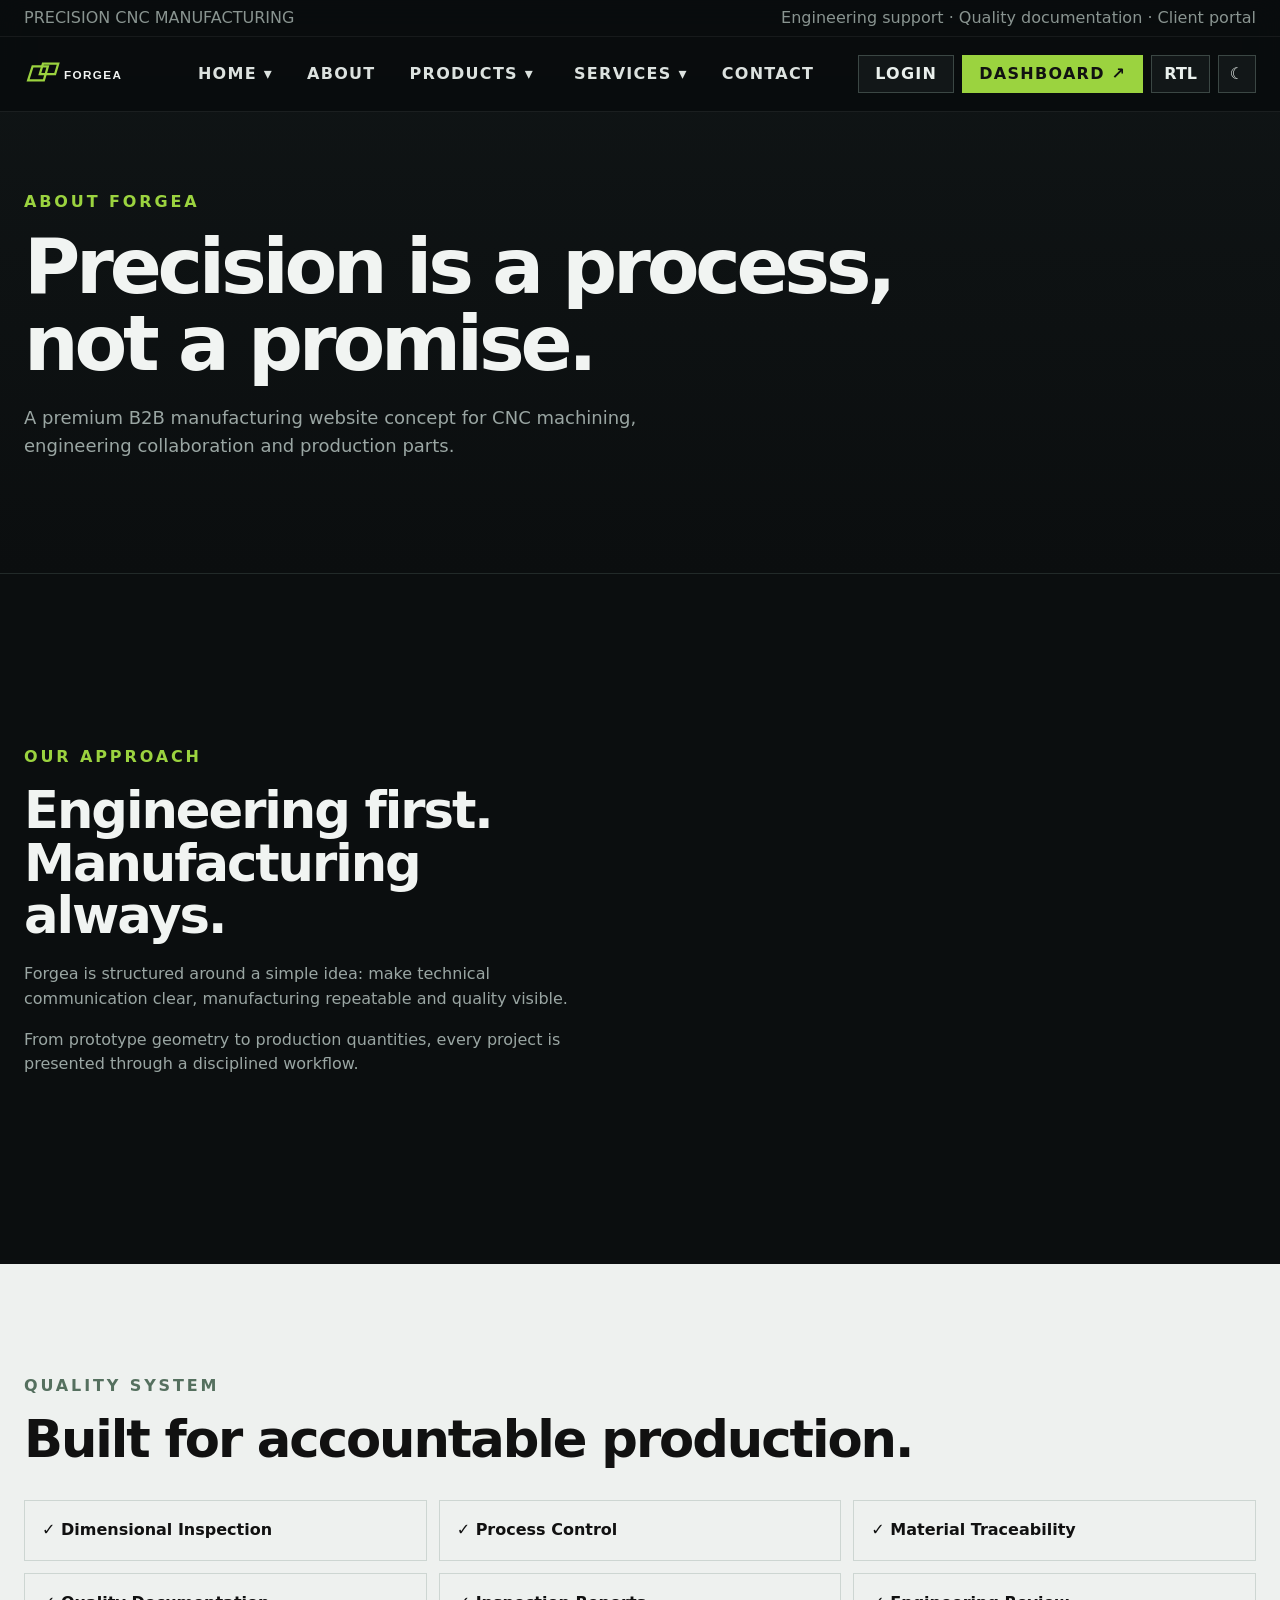
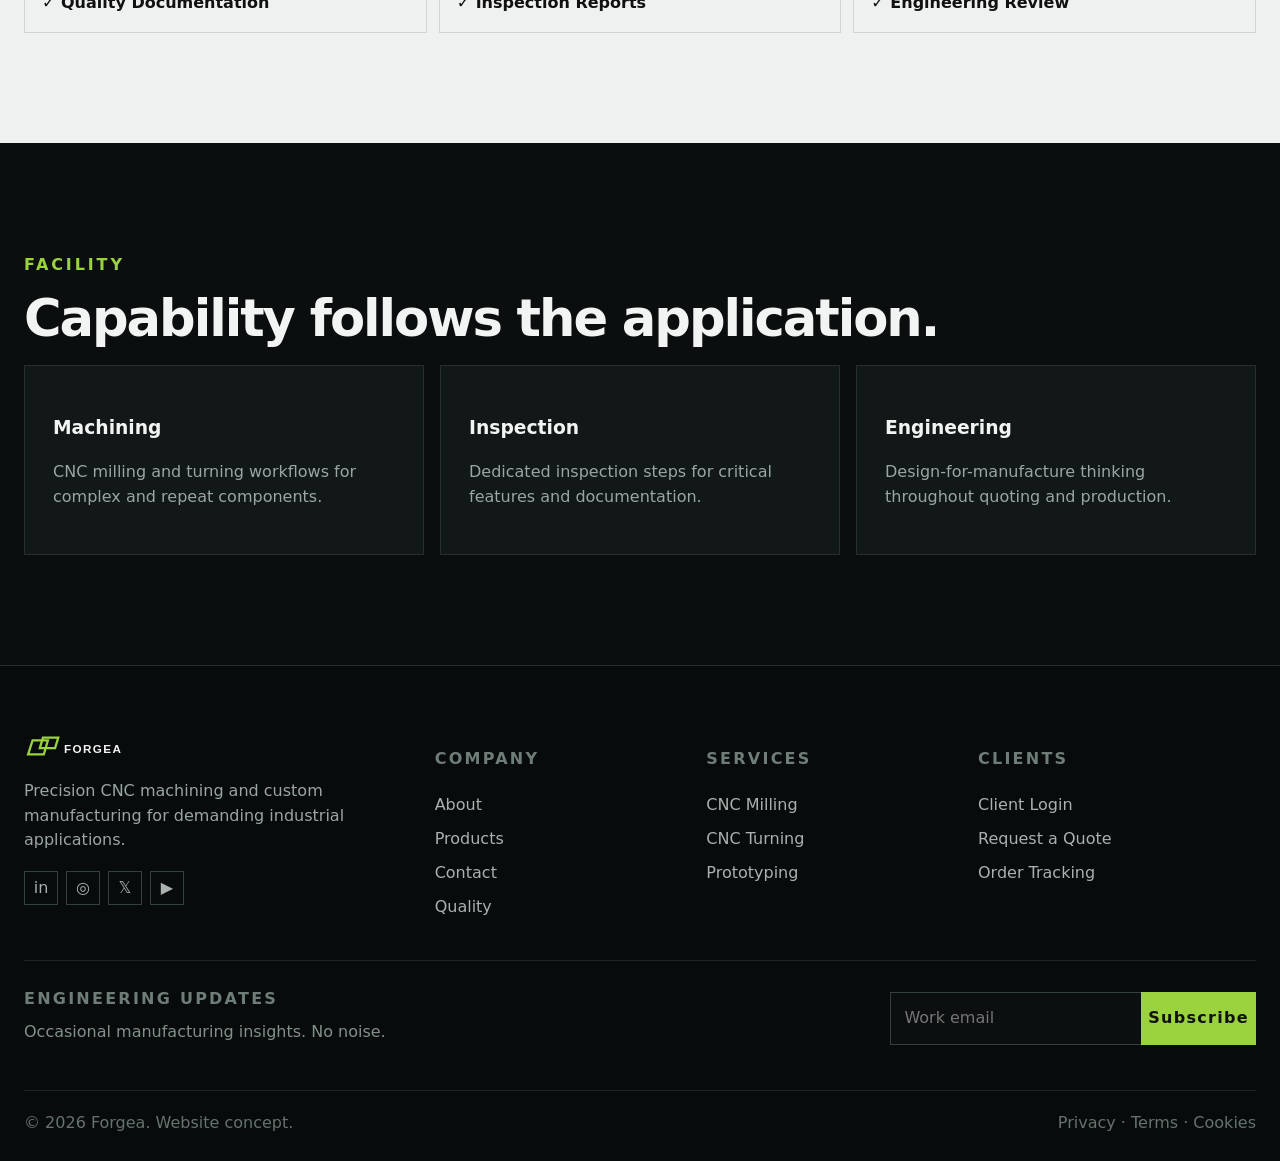
==== about.html @ b8452a3d "initialcommit" ====
<!DOCTYPE html><html lang="en"><head><meta charset="UTF-8"><meta name="viewport" content="width=device-width,initial-scale=1.0"><title>About — Forgea</title><link rel="stylesheet" href="assets/style.css"></head><body data-page="about"><div id="site-header"></div><main>
<section class="page-hero"><div class="container"><div class="eyebrow">ABOUT FORGEA</div><h1>Precision is a process,<br>not a promise.</h1><p>A premium B2B manufacturing website concept for CNC machining, engineering collaboration and production parts.</p></div></section>
<section class="section"><div class="container split"><div><div class="eyebrow">OUR APPROACH</div><h2>Engineering first. Manufacturing always.</h2><p>Forgea is structured around a simple idea: make technical communication clear, manufacturing repeatable and quality visible.</p><p>From prototype geometry to production quantities, every project is presented through a disciplined workflow.</p></div><div class="feature-image"></div></div></section>
<section class="section light-grid"><div class="container"><div class="eyebrow">QUALITY SYSTEM</div><h2>Built for accountable production.</h2><div class="check-grid"><span>✓ Dimensional Inspection</span><span>✓ Process Control</span><span>✓ Material Traceability</span><span>✓ Quality Documentation</span><span>✓ Inspection Reports</span><span>✓ Engineering Review</span></div></div></section>
<section class="section"><div class="container"><div class="eyebrow">FACILITY</div><h2>Capability follows the application.</h2><div class="card-grid three"><div class="info-card"><h3>Machining</h3><p>CNC milling and turning workflows for complex and repeat components.</p></div><div class="info-card"><h3>Inspection</h3><p>Dedicated inspection steps for critical features and documentation.</p></div><div class="info-card"><h3>Engineering</h3><p>Design-for-manufacture thinking throughout quoting and production.</p></div></div></div></section>
</main><div id="site-footer"></div><script src="assets/app.js"></script></body></html>
---- assets/style.css ----
:root {
  --bg: #0b0e0f;
  --panel: #121719;
  --panel2: #171d1e;
  --line: #2a3334;
  --text: #f1f4f2;
  --muted: #9aa6a3;
  --green: #9bd33f;
  --green2: #7daa2d;
  --white: #fff;
  --light: #eef1ef;
  --darktext: #111716;
  --max: 1240px
}

* {
  box-sizing: border-box
}

html {
  scroll-behavior: smooth;
  font-size: 16px
}

body {
  margin: 0;
  background: var(--bg);
  color: var(--text);
  font-family: Inter, ui-sans-serif, system-ui, -apple-system, BlinkMacSystemFont, "Segoe UI", sans-serif;
  line-height: 1.55;
  font-size: 16px
}

a {
  color: inherit;
  text-decoration: none
}

button,
input,
textarea {
  font: inherit;
  font-size: 16px
}

p {
  color: var(--muted);
  font-size: 16px
}

.container {
  width: min(var(--max), calc(100% - 48px));
  margin: auto
}

.eyebrow {
  font-size: 16px;
  letter-spacing: .18em;
  color: var(--green);
  font-weight: 800;
  margin-bottom: 14px
}

.brand {
  display: flex;
  align-items: center;
  gap: 10px;
  font-weight: 900;
  letter-spacing: .13em
}

.brand i {
  width: 118px;
  height: 28px;
  display: block;
  background: url("logo.svg") center/contain no-repeat;
  border: 0;
  transform: none
}

.brand i:after {
  display: none
}

.header {
  position: fixed;
  top: 0;
  left: 0;
  right: 0;
  z-index: 50;
  background: rgba(9, 12, 13, .94);
  backdrop-filter: blur(14px);
  border-bottom: 1px solid rgba(255, 255, 255, .08)
}

.utility {
  border-bottom: 1px solid rgba(255, 255, 255, .06);
  font-size: 16px;
  color: #899490
}

.utility .container {
  height: 36px;
  display: flex;
  justify-content: space-between;
  align-items: center
}

.nav {
  height: 74px;
  display: flex;
  align-items: center;
  justify-content: space-between
}

.navlinks {
  display: flex;
  align-items: center;
  gap: 28px;
  margin-left: auto;
  margin-right: 26px
}

.navlinks>a,
.dropbtn {
  font-size: 16px;
  font-weight: 800;
  letter-spacing: .08em;
  color: #dce2df;
  background: none;
  border: 0;
  cursor: pointer
}

.navlinks>a:hover,
.dropbtn:hover {
  color: var(--green)
}

.dropdown {
  position: relative
}

.dropmenu {
  position: absolute;
  top: 38px;
  left: -16px;
  width: 260px;
  background: #111718;
  border: 1px solid #303a39;
  box-shadow: 0 20px 50px #0008;
  padding: 9px;
  opacity: 0;
  visibility: hidden;
  transform: translateY(-6px);
  transition: .2s
}

.dropdown:hover .dropmenu,
.dropdown:focus-within .dropmenu {
  opacity: 1;
  visibility: visible;
  transform: none
}

.dropmenu a {
  display: block;
  padding: 13px 12px;
  font-size: 16px;
  color: #dce2df
}

.dropmenu a:hover {
  background: #1a2222;
  color: var(--green)
}

.menu-toggle {
  display: none;
  background: none;
  border: 0;
  color: white;
  font-size: 26px
}

.btn {
  display: inline-flex;
  align-items: center;
  justify-content: center;
  gap: 12px;
  padding: 13px 18px;
  border: 1px solid transparent;
  font-size: 16px;
  font-weight: 900;
  letter-spacing: .08em;
  cursor: pointer;
  transition: .2s
}

.btn-primary {
  background: var(--green);
  color: #111
}

.btn-primary:hover {
  background: #b0ec50;
  transform: translateY(-1px)
}

.btn-ghost {
  border-color: #55605e;
  color: #fff
}

.btn-ghost:hover {
  border-color: var(--green);
  color: var(--green)
}

.hero {
  min-height: 780px;
  position: relative;
  display: flex;
  align-items: center;
  overflow: hidden;
  padding-top: 106px
}

.hero-bg {
  position: absolute;
  inset: 0;
  background-image: linear-gradient(90deg, #070a0bdd 0%, #070a0daa 42%, #070a0d55 75%, #070a0d99), var(--bg);
  background-size: cover;
  background-position: center;
  filter: saturate(.75)
}

.hero-content {
  position: relative;
  z-index: 1
}

.hero h1 {
  font-size: clamp(44px, 6vw, 88px);
  line-height: .98;
  letter-spacing: -.055em;
  max-width: 850px;
  margin: 0 0 24px;
  font-weight: 850
}

.hero h1 span,
.page-hero h1 span {
  color: var(--green)
}

.hero p {
  font-size: 19px;
  max-width: 620px
}

.actions {
  display: flex;
  gap: 12px;
  margin: 32px 0
}

.hero-stats {
  display: flex;
  flex-wrap: wrap;
  gap: 0;
  margin-top: 64px;
  border-top: 1px solid #ffffff22;
  border-bottom: 1px solid #ffffff22
}

.hero-stats span {
  font-size: 16px;
  letter-spacing: .15em;
  font-weight: 800;
  padding: 15px 22px 15px 0;
  margin-right: 22px;
  color: #c5cecb
}

.section {
  padding: 110px 0
}

.section h2,
.quote-banner h2 {
  font-size: clamp(34px, 4vw, 56px);
  line-height: 1.03;
  letter-spacing: -.04em;
  margin: 0 0 20px
}

.section-head {
  display: flex;
  justify-content: space-between;
  gap: 60px;
  margin-bottom: 42px
}

.section-head>p {
  max-width: 460px
}

.card-grid {
  display: grid;
  gap: 16px
}

.card-grid.four {
  grid-template-columns: repeat(4, 1fr)
}

.card-grid.three {
  grid-template-columns: repeat(3, 1fr)
}

.cap-card {
  background: #111617;
  border: 1px solid #26302f;
  padding: 18px;
  min-height: 410px;
  transition: .25s;
  position: relative
}

.cap-card:hover {
  transform: translateY(-4px);
  border-color: #60706d
}

.cap-card .num {
  font-size: 16px;
  color: var(--green);
  font-weight: 900
}

.visual {
  height: 180px;
  margin: 14px 0 22px;
  background-size: cover;
  background-position: center;
  filter: saturate(.65)
}

.v1 {
  background-image: url('https://images.unsplash.com/photo-1740209475472-aa7d280f7452?auto=format&fit=crop&fm=jpg&q=82&w=1200')
}

.v2 {
  background-image: url('https://images.unsplash.com/photo-1666618090858-fbcee636bd3e?auto=format&fit=crop&fm=jpg&q=82&w=1200')
}

.v3 {
  background-image: url('https://images.pexels.com/photos/28752153/pexels-photo-28752153.jpeg?auto=compress&cs=tinysrgb&w=1200')
}

.v4 {
  background-image: url('https://images.unsplash.com/photo-1713371398485-7bde1bde9def?auto=format&fit=crop&fm=jpg&q=82&w=1200')
}

.cap-card h3 {
  font-size: 22px;
  margin: 0 0 8px
}

.cap-card p {
  font-size: 16px
}

.link {
  color: var(--green);
  font-size: 16px;
  font-weight: 900;
  letter-spacing: .1em
}

.dark-band {
  background: #111617;
  border-top: 1px solid #202827;
  border-bottom: 1px solid #202827
}

.split {
  display: grid;
  grid-template-columns: 1fr 1fr;
  gap: 80px;
  align-items: center
}

.process {
  border-left: 1px solid #3a4443
}

.process div {
  display: flex;
  gap: 24px;
  align-items: center;
  border-bottom: 1px solid #293231;
  padding: 20px 0 20px 28px
}

.process b {
  color: var(--green);
  font-size: 16px
}

.process span {
  font-size: 16px;
  font-weight: 800
}

.metrics {
  display: grid;
  grid-template-columns: repeat(4, 1fr);
  border-top: 1px solid #2a3332;
  border-bottom: 1px solid #2a3332
}

.metrics div {
  padding: 32px 18px;
  border-right: 1px solid #2a3332
}

.metrics div:last-child {
  border-right: 0
}

.metrics strong {
  display: block;
  font-size: 42px;
  letter-spacing: -.05em
}

.metrics span {
  color: var(--muted);
  font-size: 16px
}

.note {
  font-size: 16px;
  text-align: center;
  margin-top: 14px;
  color: #697471
}

.material-section {
  background: #eef1ef;
  color: #121817
}

.material-section p,
.material-section .eyebrow {
  color: #55705f
}

.material-grid {
  display: grid;
  grid-template-columns: repeat(4, 1fr);
  border-top: 1px solid #cfd8d3
}

.material-grid span {
  padding: 24px 0;
  border-bottom: 1px solid #cfd8d3;
  border-right: 1px solid #cfd8d3;
  font-size: 16px;
  font-weight: 900;
  padding-left: 18px
}

.industries {
  background: #0d1112
}

.industry-grid {
  display: grid;
  grid-template-columns: repeat(4, 1fr);
  margin-top: 36px
}

.industry-grid div {
  padding: 28px 18px;
  border: 1px solid #273130;
  margin: -1px 0 0 -1px;
  font-size: 16px;
  letter-spacing: .12em;
  font-weight: 900
}

.quote-banner {
  background: var(--green);
  color: #111;
  padding: 76px 0
}

.quote-banner .container {
  display: flex;
  align-items: center;
  justify-content: space-between;
  gap: 30px
}

.quote-banner .eyebrow {
  color: #31461e
}

.quote-banner h2 {
  margin: 0
}

.quote-banner .btn {
  background: #111;
  color: #fff
}

.page-hero {
  padding: 190px 0 95px;
  background: linear-gradient(180deg, #101516, #0b0e0f);
  border-bottom: 1px solid #222a29
}

.page-hero h1 {
  font-size: clamp(48px, 6vw, 80px);
  line-height: 1;
  letter-spacing: -.055em;
  margin: 0 0 22px
}

.page-hero p {
  max-width: 680px;
  font-size: 18px
}

.feature-image,
.service-visual {
  min-height: 470px;
  background-size: cover;
  background-position: center;
  filter: saturate(.7)
}

.feature-image {
  background-image: url('https://images.unsplash.com/photo-1764114235916-74de69e6851f?auto=format&fit=crop&fm=jpg&q=82&w=1400')
}

.service-visual {
  background-image: url('https://images.unsplash.com/photo-1713371398485-7bde1bde9def?auto=format&fit=crop&fm=jpg&q=82&w=1400')
}

.service-visual.turning {
  background-image: url('https://images.unsplash.com/photo-1666618090858-fbcee636bd3e?auto=format&fit=crop&fm=jpg&q=82&w=1400')
}

.service-visual.prototype {
  background-image: url('https://images.pexels.com/photos/28752153/pexels-photo-28752153.jpeg?auto=compress&cs=tinysrgb&w=1400')
}

.light-grid {
  background: #eef1ef;
  color: #111
}

.light-grid .eyebrow {
  color: #55705f
}

.check-grid {
  display: grid;
  grid-template-columns: repeat(3, 1fr);
  gap: 12px;
  margin-top: 34px
}

.check-grid span,
.bullet-list span {
  padding: 17px;
  border: 1px solid #cdd6d2;
  font-size: 16px;
  font-weight: 800
}

.info-card {
  padding: 28px;
  background: #121718;
  border: 1px solid #27302f
}

.product-list {
  border-top: 1px solid #2b3533
}

.product-row {
  display: grid;
  grid-template-columns: 80px 1fr 40px;
  align-items: center;
  padding: 30px 0;
  border-bottom: 1px solid #2b3533;
  transition: .2s
}

.product-row:hover {
  padding-left: 14px;
  background: #101516
}

.product-row>span {
  color: var(--green);
  font-weight: 900
}

.product-row h2 {
  margin: 0 0 6px;
  font-size: 25px
}

.product-row p {
  margin: 0
}

.product-row b {
  color: var(--green);
  font-size: 22px
}

.bullet-list {
  display: grid;
  grid-template-columns: 1fr 1fr;
  gap: 10px;
  margin-top: 30px
}

.bullet-list span {
  border-color: #293331
}

.timeline {
  display: grid;
  grid-template-columns: repeat(4, 1fr);
  border-top: 1px solid #293331
}

.timeline article {
  padding: 30px 20px 20px;
  border-right: 1px solid #293331
}

.timeline b {
  color: var(--green);
  font-size: 16px
}

.timeline h3 {
  font-size: 21px
}

.dashboard-mini {
  background: #0a0d0e;
  border: 1px solid #303a38;
  padding: 25px
}

.mini-top {
  display: flex;
  justify-content: space-between;
  font-size: 16px;
  font-weight: 900
}

.mini-top span,
.status {
  color: var(--green)
}

.bar {
  height: 5px;
  background: #27302f;
  margin: 28px 0 14px
}

.bar i {
  display: block;
  height: 100%;
  background: var(--green)
}

.mini-steps,
.progress-labels {
  display: flex;
  justify-content: space-between;
  gap: 8px;
  font-size: 16px;
  color: #6e7b76
}

.mini-steps .active,
.progress-labels .active {
  color: var(--green)
}

.contact-layout {
  display: grid;
  grid-template-columns: .8fr 1.2fr;
  gap: 70px
}

.contact-lines p {
  margin: 26px 0
}

.contact-lines b {
  color: #fff
}

.form-card {
  background: #121718;
  border: 1px solid #2a3432;
  padding: 28px;
  display: grid;
  gap: 18px
}

.form-row {
  display: grid;
  grid-template-columns: 1fr 1fr;
  gap: 14px
}

label {
  display: grid;
  gap: 8px;
  font-size: 16px;
  font-weight: 900;
  letter-spacing: .06em;
  color: #c9d0cd
}

input,
textarea {
  width: 100%;
  background: #0b0f10;
  border: 1px solid #34403e;
  color: #fff;
  padding: 13px;
  outline: none;
  font-size: 16px
}

input:focus,
textarea:focus {
  border-color: var(--green)
}

small {
  color: #82908a;
  font-size: 16px
}

.auth-body {
  min-height: 100vh;
  background: radial-gradient(circle at 80% 20%, #263128 0, #0b0e0f 45%), #0b0e0f;
  display: grid;
  place-items: center
}

.auth-wrap {
  width: min(480px, calc(100% - 32px));
  padding: 35px 0
}

.brand.big {
  justify-content: center;
  font-size: 18px;
  margin-bottom: 28px
}

.auth-card {
  background: #111617;
  border: 1px solid #303a38;
  padding: 34px
}

.auth-card h1 {
  font-size: 38px;
  line-height: 1;
  margin: 0 0 10px
}

.auth-card form {
  display: grid;
  gap: 16px;
  margin-top: 26px
}

.form-between {
  display: flex;
  justify-content: space-between;
  font-size: 16px
}

.check {
  display: flex;
  display: flex;
  grid-template-columns: auto 1fr;
  align-items: center;
  gap: 6px
}

.check input {
  width: auto
}

.full {
  width: 100%
}

.auth-switch {
  text-align: center;
  border-top: 1px solid #293230;
  margin-top: 24px;
  padding-top: 20px;
  color: var(--muted);
  font-size: 16px
}

.auth-switch a,
.form-between a {
  color: var(--green)
}

.back-home {
  display: block;
  text-align: center;
  color: #87928e;
  font-size: 16px;
  margin-top: 20px
}

.dashboard-main {
  padding: 145px 0 80px
}

.dash-head {
  display: flex;
  justify-content: space-between;
  align-items: end;
  gap: 30px;
  margin-bottom: 40px
}

.dash-head h1 {
  font-size: 48px;
  line-height: 1;
  margin: 0 0 10px
}

.dash-grid {
  display: grid;
  grid-template-columns: repeat(4, 1fr);
  gap: 14px
}

.dash-card,
.dash-panel {
  background: #111617;
  border: 1px solid #2a3432;
  padding: 22px
}

.dash-card span {
  font-size: 16px;
  color: #87938e;
  font-weight: 900;
  letter-spacing: .12em
}

.dash-card strong {
  display: block;
  font-size: 40px
}

.dash-card small {
  font-size: 16px
}

.dashboard-layout {
  display: grid;
  grid-template-columns: 1.5fr 1fr;
  gap: 14px;
  margin-top: 14px
}

.panel-head {
  display: flex;
  justify-content: space-between;
  align-items: center
}

.panel-head h2 {
  margin: 0;
  font-size: 20px
}

.order-progress {
  margin: 38px 0
}

.progress-labels {
  font-size: 16px
}

.order-table {
  border-top: 1px solid #293230;
  display: grid;
  grid-template-columns: repeat(3, 1fr)
}

.order-table div {
  padding: 18px 10px;
  border-right: 1px solid #293230
}

.order-table span {
  display: block;
  color: #76827e;
  font-size: 16px
}

.order-table b {
  font-size: 16px
}

.file-list {
  list-style: none;
  margin: 18px 0 0;
  padding: 0
}

.file-list li {
  padding: 15px 0;
  border-bottom: 1px solid #293230;
  font-size: 16px
}

.file-list small {
  display: block;
  font-size: 16px
}

.dashboard-nav {
  display: flex;
  flex-wrap: wrap;
  gap: 6px;
  margin-top: 14px
}

.dashboard-nav a {
  padding: 11px 13px;
  background: #111617;
  border: 1px solid #2a3432;
  font-size: 16px;
  font-weight: 900;
  color: #98a39f
}

.dashboard-nav a.active,
.dashboard-nav a:hover {
  color: #111;
  background: var(--green)
}

.footer {
  border-top: 1px solid #26302f;
  background: #080b0c;
  padding: 60px 0 25px
}

.footer-grid {
  display: grid;
  grid-template-columns: 1.6fr 1fr 1fr 1.2fr;
  gap: 40px
}

.footer h4 {
  font-size: 16px;
  letter-spacing: .14em;
  color: #6f7d78
}

.footer a {
  display: block;
  color: #a9b2af;
  font-size: 16px;
  margin: 9px 0
}

.footer a:hover {
  color: var(--green)
}

.footer-brand p {
  max-width: 330px;
  font-size: 16px
}

.copyright {
  border-top: 1px solid #1d2524;
  margin-top: 45px;
  padding-top: 20px;
  color: #66726e;
  font-size: 16px;
  display: flex;
  justify-content: space-between
}

@media(max-width:1100px) {
  .utility {
    display: none
  }

  .nav {
    height: 72px
  }

  .navlinks {
    display: none
  }

  .menu-toggle {
    display: block
  }

  .nav>.btn {
    margin-left: auto;
    margin-right: 12px
  }

  .card-grid.four {
    grid-template-columns: 1fr 1fr
  }

  .hero {
    min-height: 700px
  }

  .split {
    gap: 40px
  }

  .metrics {
    grid-template-columns: 1fr 1fr
  }

  .industry-grid {
    grid-template-columns: 1fr 1fr
  }

  .material-grid {
    grid-template-columns: 1fr 1fr
  }

  .timeline {
    grid-template-columns: 1fr 1fr
  }

  .dashboard-layout {
    grid-template-columns: 1fr
  }

  .dash-grid {
    grid-template-columns: 1fr 1fr
  }

  .contact-layout {
    grid-template-columns: 1fr
  }

  .footer-grid {
    grid-template-columns: 1fr 1fr
  }
}

@media(max-width:700px) {
  .container {
    width: min(100% - 28px, var(--max))
  }

  .nav {
    height: 64px
  }

  .nav>.btn {
    padding: 10px 12px;
    font-size: 16px
  }

  .hero {
    min-height: 650px;
    padding-top: 75px
  }

  .hero h1 {
    font-size: 48px
  }

  .hero p {
    font-size: 16px
  }

  .actions {
    flex-direction: column;
    align-items: stretch
  }

  .hero-stats {
    margin-top: 35px
  }

  .hero-stats span {
    padding: 12px 12px 12px 0;
    margin-right: 12px
  }

  .section {
    padding: 72px 0
  }

  .section-head,
  .quote-banner .container,
  .dash-head {
    display: block
  }

  .section-head>p {
    margin-top: 20px
  }

  .card-grid.four,
  .card-grid.three,
  .check-grid,
  .bullet-list {
    grid-template-columns: 1fr
  }

  .split {
    grid-template-columns: 1fr
  }

  .feature-image,
  .service-visual {
    min-height: 300px
  }

  .metrics {
    grid-template-columns: 1fr 1fr
  }

  .metrics strong {
    font-size: 32px
  }

  .industry-grid {
    grid-template-columns: 1fr 1fr
  }

  .material-grid {
    grid-template-columns: 1fr
  }

  .page-hero {
    padding: 145px 0 70px
  }

  .page-hero h1 {
    font-size: 48px
  }

  .timeline {
    grid-template-columns: 1fr
  }

  .product-row {
    grid-template-columns: 45px 1fr 25px
  }

  .product-row h2 {
    font-size: 20px
  }

  .form-row {
    grid-template-columns: 1fr
  }

  .footer-grid {
    grid-template-columns: 1fr 1fr
  }

  .copyright {
    display: block
  }

  .copyright span {
    display: block;
    margin-top: 7px
  }

  .dash-head .btn {
    margin-top: 22px
  }

  .dash-head h1 {
    font-size: 38px
  }

  .dash-grid {
    grid-template-columns: 1fr 1fr
  }

  .order-table {
    grid-template-columns: 1fr
  }

  .order-table div {
    border-right: 0;
    border-bottom: 1px solid #293230
  }

  .auth-card {
    padding: 24px
  }

  .hero-capacity .hero-content {
    padding-top: 30px
  }
}

@media(max-width:380px) {
  .nav>.btn {
    display: none
  }

  .hero h1,
  .page-hero h1 {
    font-size: 40px
  }

  .metrics {
    grid-template-columns: 1fr
  }

  .footer-grid {
    grid-template-columns: 1fr
  }

  .dash-grid {
    grid-template-columns: 1fr
  }

  .auth-wrap {
    width: calc(100% - 22px)
  }
}

/* Header actions button heights equalization & styling */
.header-actions {
  display: flex;
  align-items: center;
  gap: 8px;
  margin-left: 18px
}

.header-actions .btn,
.header-actions .btn-login,
.header-actions .btn-dash,
.header-actions .btn-primary,
.header-actions .rtl-toggle,
.header-actions .theme-toggle {
  height: 38px !important;
  max-height: 38px !important;
  box-sizing: border-box !important;
  display: inline-flex !important;
  align-items: center !important;
  justify-content: center !important;
  padding: 0 16px !important;
  margin: 0 !important;
  font-size: 16px !important;
  line-height: 1 !important
}

.header-actions .theme-toggle {
  width: 38px !important;
  min-width: 38px !important;
  padding: 0 !important;
  margin: 0 !important
}

.header-actions .rtl-toggle {
  min-width: 44px !important;
  padding: 0 12px !important;
  margin: 0 !important;
  border: 1px solid #3b4744;
  background: #121718;
  color: #eaf0ed;
  cursor: pointer;
  font-weight: 900;
  transition: .2s
}

.rtl-toggle:hover,
.rtl-toggle.active {
  border-color: var(--green);
  color: var(--green);
  background: rgba(155, 211, 63, .1)
}

.btn-login {
  border: 1px solid #3b4744;
  background: #121718;
  color: #eaf0ed;
  font-weight: 900
}

.btn-login:hover {
  border-color: var(--green);
  color: var(--green)
}

.theme-toggle {
  border: 1px solid #3b4744;
  background: #121718;
  color: #eaf0ed;
  display: grid;
  place-items: center;
  cursor: pointer;
  transition: .2s
}

.theme-toggle:hover {
  border-color: var(--green);
  color: var(--green)
}

body.light {
  --bg: #f4f6f5;
  --panel: #fff;
  --panel2: #edf1ef;
  --line: #cfd7d3;
  --text: #17201e;
  --muted: #3d4a45;
  --white: #111;
  --darktext: #111716;
  background: var(--bg);
  color: var(--text)
}

body.light .header {
  background: rgba(247, 249, 248, .96);
  border-bottom-color: #cbd5d0
}

.light .brand i {
  filter: brightness(0.12)
}

.light .navlinks>a,
.light .dropbtn {
  color: #111816;
  font-weight: 800
}

.light .utility {
  color: #303c37;
  font-weight: 700
}

.light .dropmenu {
  background: #fff;
  border-color: #cbd5d0;
  box-shadow: 0 20px 50px #1d272320
}

.light .dropmenu a {
  color: #111816;
  font-weight: 700
}

.light .dropmenu a:hover {
  background: #edf2ef;
  color: var(--green2)
}

.light .theme-toggle,
.light .rtl-toggle {
  background: #fff;
  color: #18211f;
  border-color: #a2b2ab
}

.light .rtl-toggle:hover,
.light .rtl-toggle.active {
  border-color: var(--green2);
  color: var(--green2);
  background: rgba(125, 170, 45, .1)
}

.light .btn-login {
  background: #fff;
  color: #111816;
  border-color: #a2b2ab
}

.light .btn-login:hover {
  border-color: var(--green2);
  color: var(--green2)
}

.light .btn-primary {
  background: var(--green);
  color: #111
}

.light .footer {
  background: #e2e8e5;
  color: #111816;
  border-top-color: #c0ccc6
}

.light .footer h4 {
  color: #111816;
  font-weight: 900
}

.light .footer a {
  color: #202c28;
  font-weight: 700
}

.light .footer a:hover {
  color: var(--green2)
}

.light .footer-brand p {
  color: #273430;
  font-weight: 600
}

.light .socials a {
  color: #111816;
  border-color: #92a29b;
  background: #fff
}

.light .socials a:hover {
  border-color: var(--green2);
  color: var(--green2)
}

.light .copyright {
  border-color: #c0ccc6;
  color: #273430;
  font-weight: 600
}

.footer-newsletter {
  margin-top: 32px;
  padding-top: 26px;
  border-top: 1px solid #1d2524;
  display: flex;
  justify-content: space-between;
  gap: 30px;
  align-items: end
}

.footer-newsletter h4 {
  margin: 0 0 8px
}

.newsletter-form {
  display: flex;
  max-width: 420px
}

.newsletter-form input {
  border-right: 0
}

.newsletter-form .btn {
  min-width: 115px
}

.socials {
  display: flex;
  gap: 8px;
  margin-top: 18px
}

.socials a {
  width: 34px;
  height: 34px;
  border: 1px solid #34403d;
  display: grid;
  place-items: center;
  font-size: 16px;
  margin: 0
}

.socials a:hover {
  color: var(--green);
  border-color: var(--green)
}

@media(max-width:1100px) {
  .header-actions {
    margin-left: auto
  }

  .header-actions .btn {
    display: inline-flex
  }

  .theme-toggle,
  .rtl-toggle {
    margin-left: 6px
  }

  .navlinks {
    z-index: 10
  }
}

@media(max-width:700px) {
  .brand i {
    width: 104px
  }

  .footer-newsletter {
    display: block
  }

  .newsletter-form {
    margin-top: 16px
  }

  .header-actions {
    margin-left: auto
  }

  .header-actions .btn {
    padding: 0 10px !important;
    font-size: 16px
  }

  .btn-login {
    display: none
  }

  .theme-toggle,
  .rtl-toggle {
    width: 38px !important;
    height: 38px !important;
    padding: 0 !important;
    min-width: 38px !important;
    font-size: 16px
  }
}

/* RTL layout rules */
[dir="rtl"],
body.rtl {
  direction: rtl;
  text-align: right;
}

[dir="rtl"] .navlinks,
body.rtl .navlinks {
  margin-left: 26px;
  margin-right: auto;
}

[dir="rtl"] .header-actions,
body.rtl .header-actions {
  margin-left: 0;
  margin-right: 18px;
}

[dir="rtl"] .btn-login,
body.rtl .btn-login {
  margin-right: 0;
  margin-left: 0;
}

[dir="rtl"] .theme-toggle,
body.rtl .theme-toggle,
[dir="rtl"] .rtl-toggle,
body.rtl .rtl-toggle {
  margin-left: 0;
  margin-right: 0;
}

[dir="rtl"] .dropmenu,
body.rtl .dropmenu {
  left: auto;
  right: -16px;
  text-align: right;
}

[dir="rtl"] .process,
body.rtl .process {
  border-left: 0;
  border-right: 1px solid #3a4443;
}

[dir="rtl"] .process div,
body.rtl .process div {
  padding: 20px 28px 20px 0;
}

[dir="rtl"] .metrics div,
body.rtl .metrics div {
  border-right: 0;
  border-left: 1px solid #2a3332;
}

[dir="rtl"] .metrics div:last-child,
body.rtl .metrics div:last-child {
  border-left: 0;
}

[dir="rtl"] .hero-stats span,
body.rtl .hero-stats span {
  padding: 15px 0 15px 22px;
  margin-right: 0;
  margin-left: 22px;
}

[dir="rtl"] .newsletter-form input,
body.rtl .newsletter-form input {
  border-right: 1px solid #34403e;
  border-left: 0;
}

/* Global Minimum Font Size Enforcement */
*,
*::before,
*::after {
  min-font-size: 16px;
}
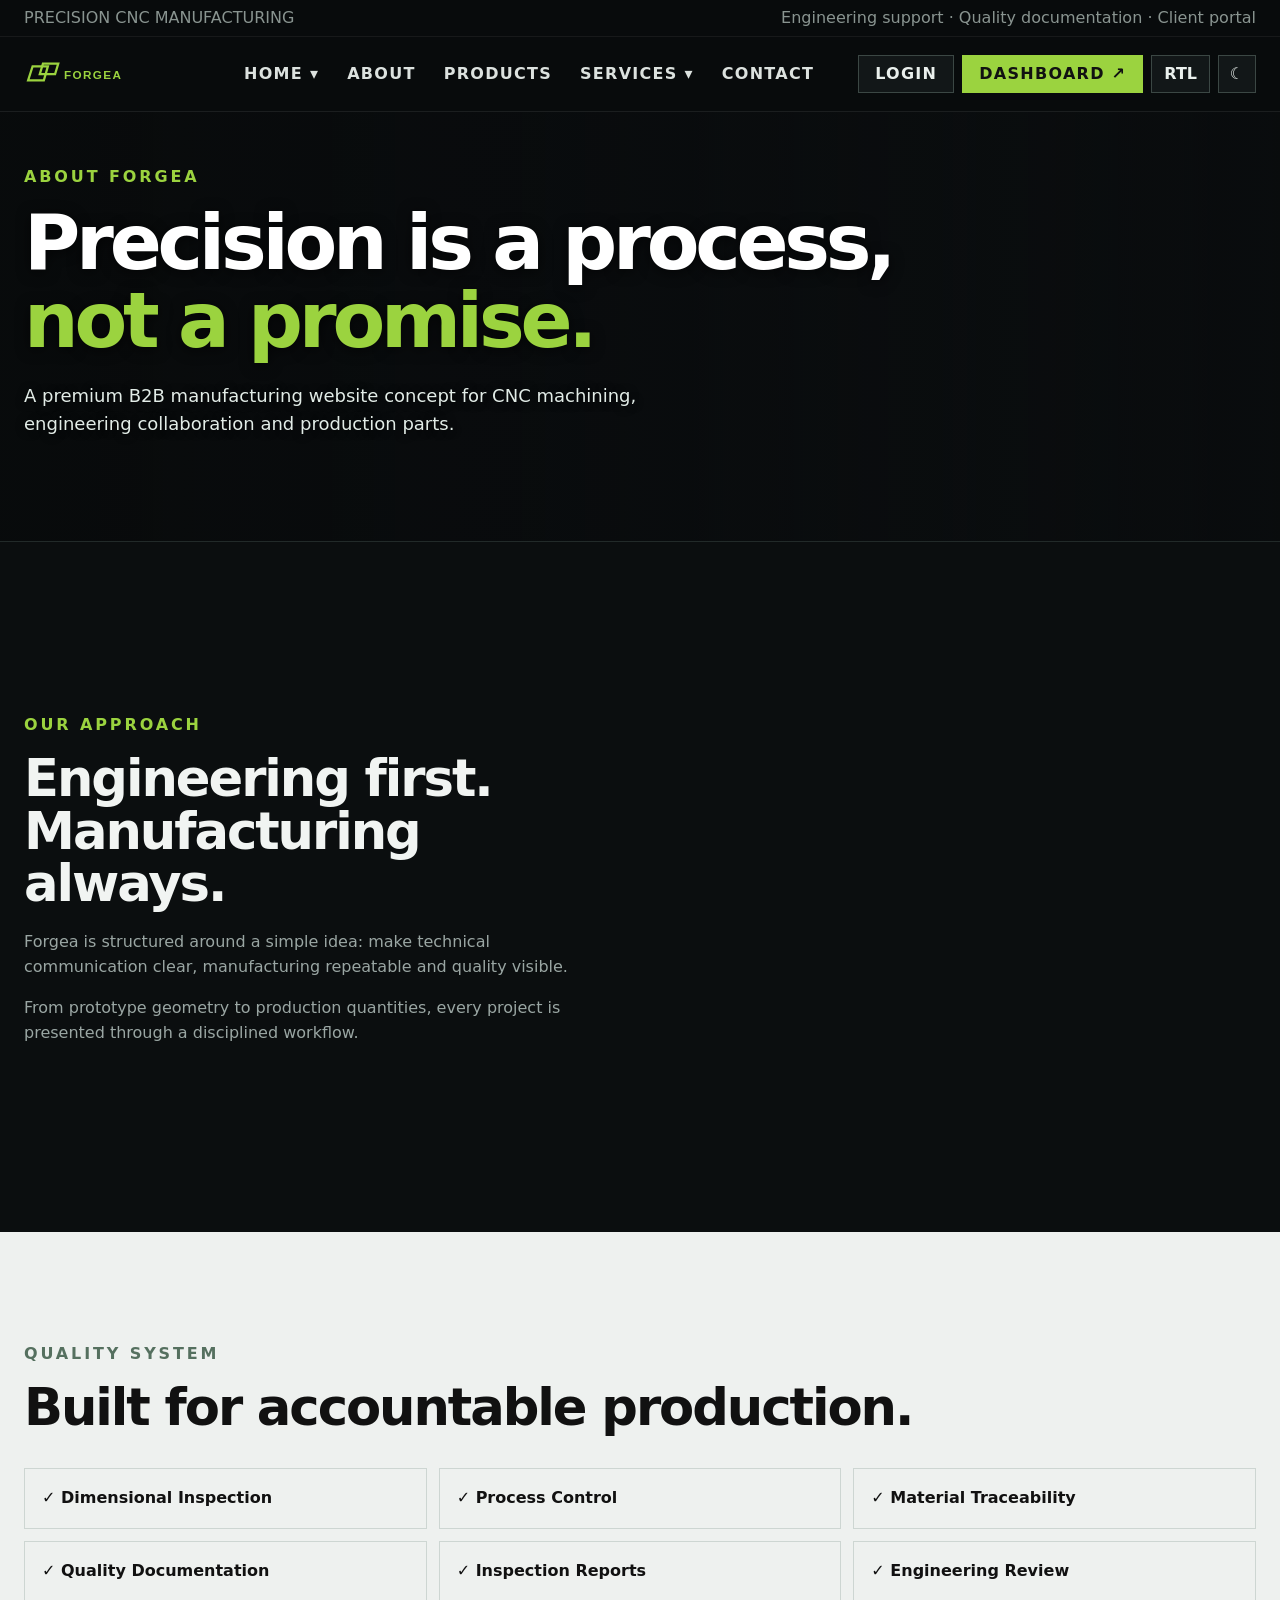
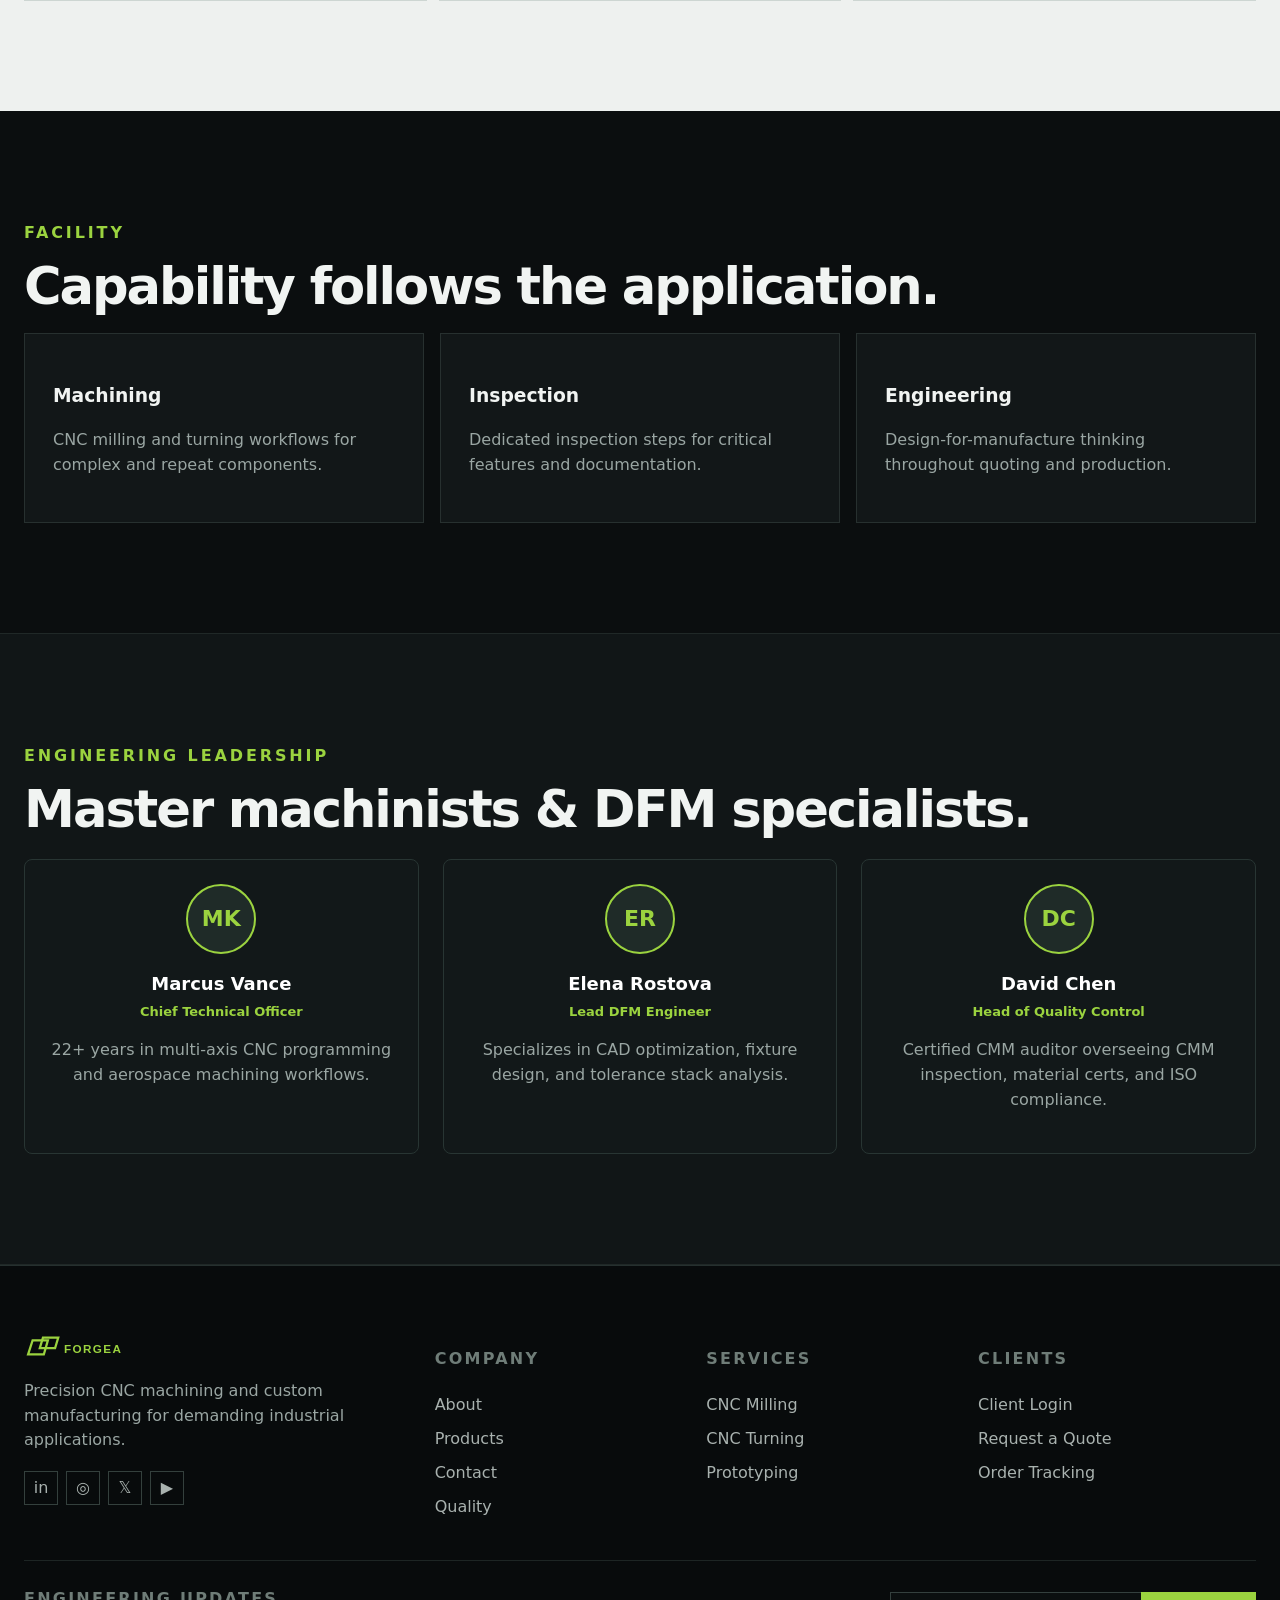
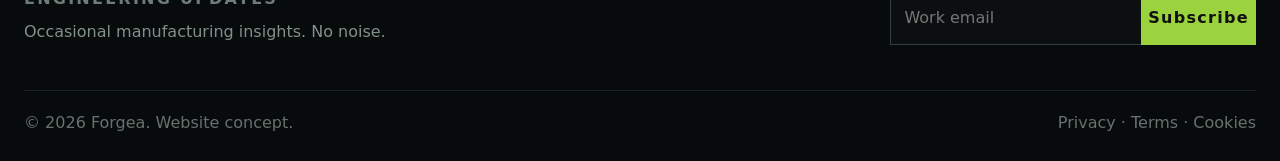
==== commit 4895c1fa: "firstcommit" ====
--- a/about.html
+++ b/about.html
@@ -1,6 +1,100 @@
-<!DOCTYPE html><html lang="en"><head><meta charset="UTF-8"><meta name="viewport" content="width=device-width,initial-scale=1.0"><title>About — Forgea</title><link rel="stylesheet" href="assets/style.css"></head><body data-page="about"><div id="site-header"></div><main>
-<section class="page-hero"><div class="container"><div class="eyebrow">ABOUT FORGEA</div><h1>Precision is a process,<br>not a promise.</h1><p>A premium B2B manufacturing website concept for CNC machining, engineering collaboration and production parts.</p></div></section>
-<section class="section"><div class="container split"><div><div class="eyebrow">OUR APPROACH</div><h2>Engineering first. Manufacturing always.</h2><p>Forgea is structured around a simple idea: make technical communication clear, manufacturing repeatable and quality visible.</p><p>From prototype geometry to production quantities, every project is presented through a disciplined workflow.</p></div><div class="feature-image"></div></div></section>
-<section class="section light-grid"><div class="container"><div class="eyebrow">QUALITY SYSTEM</div><h2>Built for accountable production.</h2><div class="check-grid"><span>✓ Dimensional Inspection</span><span>✓ Process Control</span><span>✓ Material Traceability</span><span>✓ Quality Documentation</span><span>✓ Inspection Reports</span><span>✓ Engineering Review</span></div></div></section>
-<section class="section"><div class="container"><div class="eyebrow">FACILITY</div><h2>Capability follows the application.</h2><div class="card-grid three"><div class="info-card"><h3>Machining</h3><p>CNC milling and turning workflows for complex and repeat components.</p></div><div class="info-card"><h3>Inspection</h3><p>Dedicated inspection steps for critical features and documentation.</p></div><div class="info-card"><h3>Engineering</h3><p>Design-for-manufacture thinking throughout quoting and production.</p></div></div></div></section>
-</main><div id="site-footer"></div><script src="assets/app.js"></script></body></html>+<!DOCTYPE html>
+<html lang="en">
+<head>
+  <meta charset="UTF-8">
+  <meta name="viewport" content="width=device-width,initial-scale=1.0">
+  <title>About — Forgea</title>
+  <link rel="stylesheet" href="assets/style.css">
+</head>
+<body data-page="about">
+  <div id="site-header"></div>
+  <main>
+    <section class="page-hero">
+      <div class="hero-bg" style="--bg:url('https://images.unsplash.com/photo-1581092160607-ee22621dd758?auto=format&fit=crop&fm=jpg&q=85&w=1800')"></div>
+      <div class="container">
+        <div class="eyebrow">ABOUT FORGEA</div>
+        <h1>Precision is a process,<br><span>not a promise.</span></h1>
+        <p>A premium B2B manufacturing website concept for CNC machining, engineering collaboration and production parts.</p>
+      </div>
+    </section>
+
+    <section class="section">
+      <div class="container split">
+        <div>
+          <div class="eyebrow">OUR APPROACH</div>
+          <h2>Engineering first. Manufacturing always.</h2>
+          <p>Forgea is structured around a simple idea: make technical communication clear, manufacturing repeatable and quality visible.</p>
+          <p>From prototype geometry to production quantities, every project is presented through a disciplined workflow.</p>
+        </div>
+        <div class="feature-image"></div>
+      </div>
+    </section>
+
+    <section class="section light-grid">
+      <div class="container">
+        <div class="eyebrow">QUALITY SYSTEM</div>
+        <h2>Built for accountable production.</h2>
+        <div class="check-grid">
+          <span>✓ Dimensional Inspection</span>
+          <span>✓ Process Control</span>
+          <span>✓ Material Traceability</span>
+          <span>✓ Quality Documentation</span>
+          <span>✓ Inspection Reports</span>
+          <span>✓ Engineering Review</span>
+        </div>
+      </div>
+    </section>
+
+    <section class="section">
+      <div class="container">
+        <div class="eyebrow">FACILITY</div>
+        <h2>Capability follows the application.</h2>
+        <div class="card-grid three">
+          <div class="info-card">
+            <h3>Machining</h3>
+            <p>CNC milling and turning workflows for complex and repeat components.</p>
+          </div>
+          <div class="info-card">
+            <h3>Inspection</h3>
+            <p>Dedicated inspection steps for critical features and documentation.</p>
+          </div>
+          <div class="info-card">
+            <h3>Engineering</h3>
+            <p>Design-for-manufacture thinking throughout quoting and production.</p>
+          </div>
+        </div>
+      </div>
+    </section>
+
+    <!-- NEW SECTION: Engineering Team Leadership -->
+    <section class="section dark-band">
+      <div class="container">
+        <div class="eyebrow">ENGINEERING LEADERSHIP</div>
+        <h2>Master machinists & DFM specialists.</h2>
+        <div class="team-grid">
+          <div class="team-card">
+            <div class="team-avatar">MK</div>
+            <h3>Marcus Vance</h3>
+            <div class="team-role">Chief Technical Officer</div>
+            <p>22+ years in multi-axis CNC programming and aerospace machining workflows.</p>
+          </div>
+          <div class="team-card">
+            <div class="team-avatar">ER</div>
+            <h3>Elena Rostova</h3>
+            <div class="team-role">Lead DFM Engineer</div>
+            <p>Specializes in CAD optimization, fixture design, and tolerance stack analysis.</p>
+          </div>
+          <div class="team-card">
+            <div class="team-avatar">DC</div>
+            <h3>David Chen</h3>
+            <div class="team-role">Head of Quality Control</div>
+            <p>Certified CMM auditor overseeing CMM inspection, material certs, and ISO compliance.</p>
+          </div>
+        </div>
+      </div>
+    </section>
+  </main>
+  <div id="site-footer"></div>
+  <script src="assets/app.js"></script>
+</body>
+</html>
--- a/assets/style.css
+++ b/assets/style.css
@@ -129,7 +129,12 @@
   color: #dce2df;
   background: none;
   border: 0;
-  cursor: pointer
+  padding: 0;
+  margin: 0;
+  text-align: left;
+  cursor: pointer;
+  display: inline-flex;
+  align-items: center;
 }
 
 .navlinks>a:hover,
@@ -218,12 +223,15 @@
 }
 
 .hero {
-  min-height: 780px;
+  min-height: 520px;
   position: relative;
   display: flex;
-  align-items: center;
+  flex-direction: column;
+  justify-content: flex-start;
+  align-items: flex-start;
   overflow: hidden;
-  padding-top: 106px
+  padding-top: 125px;
+  padding-bottom: 50px
 }
 
 .hero-bg {
@@ -237,7 +245,9 @@
 
 .hero-content {
   position: relative;
-  z-index: 1
+  z-index: 1;
+  padding-top: 0;
+  margin-top: 0
 }
 
 .hero h1 {
@@ -269,7 +279,7 @@
   display: flex;
   flex-wrap: wrap;
   gap: 0;
-  margin-top: 64px;
+  margin-top: 40px;
   border-top: 1px solid #ffffff22;
   border-bottom: 1px solid #ffffff22
 }
@@ -519,21 +529,36 @@
 }
 
 .page-hero {
-  padding: 190px 0 95px;
-  background: linear-gradient(180deg, #101516, #0b0e0f);
-  border-bottom: 1px solid #222a29
+  position: relative;
+  min-height: 420px;
+  display: flex;
+  flex-direction: column;
+  justify-content: flex-end;
+  padding: 165px 0 85px;
+  background: var(--bg);
+  border-bottom: 1px solid #222a29;
+  overflow: hidden
+}
+
+.page-hero .container {
+  position: relative;
+  z-index: 2
 }
 
 .page-hero h1 {
-  font-size: clamp(48px, 6vw, 80px);
-  line-height: 1;
+  font-size: clamp(44px, 6vw, 80px);
+  line-height: 1.02;
   letter-spacing: -.055em;
-  margin: 0 0 22px
+  margin: 0 0 22px;
+  color: #ffffff;
+  text-shadow: 0 2px 14px rgba(0, 0, 0, 0.65)
 }
 
 .page-hero p {
   max-width: 680px;
-  font-size: 18px
+  font-size: 18px;
+  color: #e2ece7;
+  text-shadow: 0 1px 8px rgba(0, 0, 0, 0.65)
 }
 
 .feature-image,
@@ -713,7 +738,20 @@
 }
 
 .contact-lines b {
-  color: #fff
+  color: var(--green);
+  font-weight: 800;
+  text-transform: uppercase;
+  letter-spacing: 0.08em;
+  font-size: 15px;
+}
+
+body.light .contact-lines b {
+  color: var(--green2) !important;
+}
+
+body.light .contact-lines p {
+  color: #111816 !important;
+  font-weight: 600 !important;
 }
 
 .form-card {
@@ -761,15 +799,53 @@
 }
 
 .auth-body {
+  position: relative;
   min-height: 100vh;
   background: radial-gradient(circle at 80% 20%, #263128 0, #0b0e0f 45%), #0b0e0f;
-  display: grid;
-  place-items: center
+  display: flex;
+  flex-direction: column;
+  align-items: center;
+  justify-content: center;
+  padding: 100px 0 40px
+}
+
+body.light.auth-body {
+  background: radial-gradient(circle at 80% 20%, #e1ebe5 0, #f2f6f4 45%), #f2f6f4 !important;
+}
+
+.auth-header {
+  position: absolute;
+  top: 0;
+  left: 0;
+  right: 0;
+  padding: 24px 36px;
+  display: flex;
+  align-items: center;
+  justify-content: flex-end;
+  z-index: 30
+}
+
+.auth-actions {
+  display: flex;
+  align-items: center;
+  gap: 10px
 }
 
 .auth-wrap {
   width: min(480px, calc(100% - 32px));
-  padding: 35px 0
+  padding: 20px 0
+}
+
+.auth-logo-center {
+  display: flex;
+  justify-content: center;
+  align-items: center;
+  margin-bottom: 22px
+}
+
+.auth-logo-center .brand i {
+  width: 140px;
+  height: 34px
 }
 
 .brand.big {
@@ -832,12 +908,110 @@
   color: var(--green)
 }
 
-.back-home {
-  display: block;
+.password-field {
+  position: relative;
+  display: flex;
+  align-items: center
+}
+
+.password-field input {
+  padding-right: 44px
+}
+
+body[dir="rtl"] .password-field input,
+body.rtl .password-field input {
+  padding-right: 13px;
+  padding-left: 44px
+}
+
+.btn-toggle-pw {
+  position: absolute;
+  right: 10px;
+  top: 50%;
+  transform: translateY(-50%);
+  background: transparent;
+  border: none;
+  color: var(--muted);
+  font-size: 18px;
+  cursor: pointer;
+  padding: 4px;
+  line-height: 1;
+  transition: .2s
+}
+
+body[dir="rtl"] .btn-toggle-pw,
+body.rtl .btn-toggle-pw {
+  right: auto;
+  left: 10px
+}
+
+.btn-toggle-pw:hover {
+  color: var(--green)
+}
+
+.social-auth-buttons {
+  display: grid;
+  grid-template-columns: 1fr 1fr;
+  gap: 12px;
+  margin-top: 22px
+}
+
+.btn-social {
+  display: flex;
+  align-items: center;
+  justify-content: center;
+  gap: 10px;
+  padding: 12px 14px;
+  background: #182022;
+  border: 1px solid #33423f;
+  color: #fff;
+  font-size: 16px;
+  font-weight: 700;
+  cursor: pointer;
+  transition: .2s
+}
+
+.btn-social:hover {
+  background: #232f31;
+  border-color: var(--green);
+  color: var(--green)
+}
+
+body.light .btn-social {
+  background: #ffffff !important;
+  border: 1px solid #a2b2ab !important;
+  color: #111816 !important
+}
+
+body.light .btn-social:hover {
+  border-color: var(--green2) !important;
+  color: var(--green2) !important;
+  background: #edf2ef !important
+}
+
+.auth-divider {
+  display: flex;
+  align-items: center;
   text-align: center;
-  color: #87928e;
-  font-size: 16px;
-  margin-top: 20px
+  margin: 22px 0 16px;
+  color: var(--muted);
+  font-size: 16px
+}
+
+.auth-divider::before,
+.auth-divider::after {
+  content: '';
+  flex: 1;
+  border-bottom: 1px solid #2b3634
+}
+
+body.light .auth-divider::before,
+body.light .auth-divider::after {
+  border-bottom-color: #cbd5d0
+}
+
+.auth-divider span {
+  padding: 0 14px
 }
 
 .dashboard-main {
@@ -1278,7 +1452,9 @@
 .header-actions .btn-dash,
 .header-actions .btn-primary,
 .header-actions .rtl-toggle,
-.header-actions .theme-toggle {
+.header-actions .theme-toggle,
+.auth-actions .rtl-toggle,
+.auth-actions .theme-toggle {
   height: 38px !important;
   max-height: 38px !important;
   box-sizing: border-box !important;
@@ -1291,14 +1467,16 @@
   line-height: 1 !important
 }
 
-.header-actions .theme-toggle {
+.header-actions .theme-toggle,
+.auth-actions .theme-toggle {
   width: 38px !important;
   min-width: 38px !important;
   padding: 0 !important;
   margin: 0 !important
 }
 
-.header-actions .rtl-toggle {
+.header-actions .rtl-toggle,
+.auth-actions .rtl-toggle {
   min-width: 44px !important;
   padding: 0 12px !important;
   margin: 0 !important;
@@ -1363,7 +1541,7 @@
 }
 
 .light .brand i {
-  filter: brightness(0.12)
+  filter: none !important
 }
 
 .light .navlinks>a,
@@ -1648,4 +1826,1450 @@
 *::before,
 *::after {
   min-font-size: 16px;
+}
+
+/* ==========================================================================
+   BRIGHT / LIGHT MODE STYLES (body.light)
+   ========================================================================== */
+
+body.light {
+  --bg: #f5f8f6;
+  --panel: #ffffff;
+  --panel2: #eaf0ec;
+  --line: #d2dad6;
+  --text: #111816;
+  --muted: #3a4743;
+  --white: #111111;
+  --darktext: #111716;
+  background: var(--bg) !important;
+  color: var(--text) !important;
+}
+
+/* Header & Nav in Bright Mode */
+body.light .header {
+  background: rgba(245, 248, 246, 0.96) !important;
+  border-bottom: 1px solid #d2dad6 !important;
+}
+
+body.light .brand i {
+  filter: none !important;
+}
+
+body.light .utility {
+  background: #e8eee9 !important;
+  border-bottom: 1px solid #d2dad6 !important;
+  color: #303c37 !important;
+  font-weight: 700 !important;
+}
+
+body.light .utility span {
+  color: #303c37 !important;
+}
+
+body.light .navlinks>a,
+body.light .dropbtn {
+  color: #111816 !important;
+  font-weight: 800 !important;
+}
+
+body.light .navlinks>a:hover,
+body.light .dropbtn:hover {
+  color: var(--green2) !important;
+}
+
+body.light .dropmenu {
+  background: #ffffff !important;
+  border: 1px solid #cbd5d0 !important;
+  box-shadow: 0 16px 40px rgba(0, 0, 0, 0.12) !important;
+}
+
+body.light .dropmenu a {
+  color: #111816 !important;
+  font-weight: 700 !important;
+}
+
+body.light .dropmenu a:hover {
+  background: #edf2ef !important;
+  color: var(--green2) !important;
+}
+
+body.light .btn-login {
+  background: #ffffff !important;
+  color: #111816 !important;
+  border: 1px solid #a2b2ab !important;
+}
+
+body.light .btn-login:hover {
+  border-color: var(--green2) !important;
+  color: var(--green2) !important;
+}
+
+body.light .btn-primary {
+  background: var(--green) !important;
+  color: #111111 !important;
+}
+
+body.light .btn-primary:hover {
+  background: #88be32 !important;
+}
+
+body.light .theme-toggle,
+body.light .rtl-toggle {
+  background: #ffffff !important;
+  color: #18211f !important;
+  border: 1px solid #a2b2ab !important;
+}
+
+body.light .rtl-toggle:hover,
+body.light .rtl-toggle.active,
+body.light .theme-toggle:hover {
+  border-color: var(--green2) !important;
+  color: var(--green2) !important;
+  background: rgba(125, 170, 45, 0.12) !important;
+}
+
+/* Hero Section in Bright Mode (dark image background requires white text) */
+body.light .hero,
+body.light .page-hero {
+  color: #ffffff !important;
+}
+
+body.light .hero-bg {
+  filter: saturate(0.85) brightness(0.6) !important;
+}
+
+body.light .hero h1,
+body.light .page-hero h1 {
+  color: #ffffff !important;
+  text-shadow: 0 2px 12px rgba(0, 0, 0, 0.7) !important;
+}
+
+body.light .hero h1 span,
+body.light .page-hero h1 span {
+  color: var(--green) !important;
+}
+
+body.light .hero p,
+body.light .page-hero p {
+  color: #e5ece9 !important;
+  text-shadow: 0 1px 6px rgba(0, 0, 0, 0.6) !important;
+}
+
+body.light .hero .eyebrow,
+body.light .page-hero .eyebrow {
+  color: var(--green) !important;
+}
+
+body.light .hero-stats {
+  border-color: rgba(255, 255, 255, 0.25) !important;
+}
+
+body.light .hero-stats span {
+  color: #e0e8e5 !important;
+}
+
+body.light .hero .btn-ghost,
+body.light .page-hero .btn-ghost {
+  border-color: #8fa09b !important;
+  color: #ffffff !important;
+  background: rgba(0, 0, 0, 0.45) !important;
+}
+
+body.light .hero .btn-ghost:hover,
+body.light .page-hero .btn-ghost:hover {
+  border-color: var(--green) !important;
+  color: var(--green) !important;
+  background: rgba(0, 0, 0, 0.7) !important;
+}
+
+/* Main Content Sections & Headings in Bright Mode */
+body.light .section h2,
+body.light .section-head h2,
+body.light h2,
+body.light h3,
+body.light h4 {
+  color: #111816 !important;
+}
+
+body.light .section-head p,
+body.light .section p {
+  color: #3a4743 !important;
+}
+
+body.light .eyebrow {
+  color: var(--green2) !important;
+}
+
+/* Capabilities Cards (.cap-card) in Bright Mode */
+body.light .cap-card {
+  background: #ffffff !important;
+  border: 1px solid #cfd8d4 !important;
+  box-shadow: 0 4px 20px rgba(0, 0, 0, 0.05) !important;
+}
+
+body.light .cap-card:hover {
+  border-color: var(--green2) !important;
+  box-shadow: 0 8px 30px rgba(0, 0, 0, 0.1) !important;
+}
+
+body.light .cap-card .num {
+  color: var(--green2) !important;
+}
+
+body.light .cap-card h3 {
+  color: #111816 !important;
+}
+
+body.light .cap-card p {
+  color: #3a4743 !important;
+}
+
+body.light .cap-card .link {
+  color: var(--green2) !important;
+}
+
+/* Dark Band Section (.dark-band) in Bright Mode */
+body.light .dark-band {
+  background: #e4ece7 !important;
+  border-top: 1px solid #cbd5d0 !important;
+  border-bottom: 1px solid #cbd5d0 !important;
+  color: #111816 !important;
+}
+
+body.light .dark-band h2 {
+  color: #111816 !important;
+}
+
+body.light .dark-band p {
+  color: #3a4743 !important;
+}
+
+body.light .process {
+  border-left-color: #a8b8b0 !important;
+}
+
+body.light[dir="rtl"] .process,
+body.light.rtl .process {
+  border-right-color: #a8b8b0 !important;
+}
+
+body.light .process div {
+  border-bottom-color: #c0d0c8 !important;
+}
+
+body.light .process b {
+  color: var(--green2) !important;
+}
+
+body.light .process span {
+  color: #111816 !important;
+  font-weight: 800 !important;
+}
+
+/* Metrics Section in Bright Mode */
+body.light .metrics {
+  border-top-color: #cbd5d0 !important;
+  border-bottom-color: #cbd5d0 !important;
+}
+
+body.light .metrics div {
+  border-right-color: #cbd5d0 !important;
+}
+
+body.light[dir="rtl"] .metrics div,
+body.light.rtl .metrics div {
+  border-left-color: #cbd5d0 !important;
+}
+
+body.light .metrics strong {
+  color: #111816 !important;
+}
+
+body.light .metrics span {
+  color: #3a4743 !important;
+}
+
+/* Industries Section in Bright Mode */
+body.light .industries {
+  background: #e9f0ec !important;
+}
+
+body.light .industries h2 {
+  color: #111816 !important;
+}
+
+body.light .industry-grid div {
+  background: #ffffff !important;
+  border: 1px solid #c8d4ce !important;
+  color: #111816 !important;
+  font-weight: 900 !important;
+}
+
+/* Quote Banner in Bright Mode */
+body.light .quote-banner {
+  background: var(--green) !important;
+  color: #111111 !important;
+}
+
+body.light .quote-banner h2 {
+  color: #111111 !important;
+}
+
+/* Footer in Bright Mode */
+body.light .footer {
+  background: #dadfdc !important;
+  border-top: 1px solid #b8c6c0 !important;
+  color: #111816 !important;
+}
+
+body.light .footer h4 {
+  color: #111816 !important;
+  font-weight: 900 !important;
+}
+
+body.light .footer a {
+  color: #202c28 !important;
+  font-weight: 700 !important;
+}
+
+body.light .footer a:hover {
+  color: var(--green2) !important;
+}
+
+body.light .footer-brand p {
+  color: #2e3b37 !important;
+}
+
+body.light .socials a {
+  color: #111816 !important;
+  border-color: #92a29b !important;
+  background: #ffffff !important;
+}
+
+body.light .socials a:hover {
+  border-color: var(--green2) !important;
+  color: var(--green2) !important;
+}
+
+body.light .copyright {
+  border-top-color: #b8c6c0 !important;
+  color: #2e3b37 !important;
+  font-weight: 600 !important;
+}
+
+/* Other Pages (about, products, contact, login, dashboard) in Bright Mode */
+body.light .page-hero {
+  border-bottom-color: #cbd5d0 !important
+}
+
+body.light .page-hero h1 {
+  color: #ffffff !important;
+  text-shadow: 0 2px 14px rgba(0, 0, 0, 0.75) !important
+}
+
+body.light .page-hero p {
+  color: #e5ece8 !important;
+  text-shadow: 0 1px 8px rgba(0, 0, 0, 0.75) !important
+}
+
+body.light .page-hero .eyebrow {
+  color: var(--green) !important;
+  text-shadow: 0 1px 6px rgba(0, 0, 0, 0.65) !important
+}
+
+body.light .info-card,
+body.light .form-card,
+body.light .dash-card,
+body.light .dash-panel,
+body.light .auth-card,
+body.light .dashboard-mini {
+  background: #ffffff !important;
+  border-color: #cbd5d0 !important;
+  color: #111816 !important;
+}
+
+body.light .info-card h3,
+body.light .form-card h2,
+body.light .dash-card strong,
+body.light .dash-panel h2,
+body.light .auth-card h1,
+body.light .product-row h2 {
+  color: #111816 !important;
+}
+
+body.light .product-list,
+body.light .product-row {
+  border-color: #cbd5d0 !important;
+}
+
+body.light .product-row p {
+  color: #3a4743 !important;
+}
+
+body.light input,
+body.light textarea {
+  background: #ffffff !important;
+  border: 1px solid #a2b2ab !important;
+  color: #111816 !important;
+}
+
+body.light input:focus,
+body.light textarea:focus {
+  border-color: var(--green2) !important;
+}
+
+/* Header User Details Badge */
+.header-user {
+  display: flex;
+  align-items: center;
+  gap: 10px;
+  padding: 3px 12px 3px 4px;
+  background: transparent;
+  border: none !important;
+  box-shadow: none !important;
+  height: 38px;
+}
+
+.header-user .avatar {
+  width: 32px;
+  height: 32px;
+  background: var(--green);
+  color: #111;
+  font-weight: 900;
+  border-radius: 50%;
+  display: flex;
+  align-items: center;
+  justify-content: center;
+  font-size: 16px;
+  flex-shrink: 0;
+  box-shadow: 0 2px 8px rgba(155, 211, 63, 0.35);
+}
+
+.header-user .user-info {
+  display: flex;
+  flex-direction: column;
+  line-height: 1.15;
+}
+
+.header-user strong {
+  font-size: 16px;
+  font-weight: 800;
+  color: var(--text);
+  white-space: nowrap;
+}
+
+.header-user small {
+  font-size: 16px;
+  color: var(--muted);
+  white-space: nowrap;
+}
+
+/* Header Ghost Buttons & User Badge Light Mode Visibility Fix */
+body.light .header .btn-ghost,
+body.light .header-actions .btn-ghost {
+  background: #ffffff !important;
+  color: #111816 !important;
+  border: 1px solid #a2b2ab !important;
+}
+
+body.light .header-user {
+  background: transparent !important;
+  border: none !important;
+  box-shadow: none !important;
+}
+
+body.light .header-user strong {
+  color: #111816 !important;
+}
+
+body.light .header-user small {
+  color: #55625e !important;
+}
+
+body.light .header .btn-ghost:hover,
+body.light .header-actions .btn-ghost:hover {
+  border-color: var(--green2) !important;
+  color: var(--green2) !important;
+  background: #edf2ef !important;
+}
+
+/* Bright Mode Hover Visibility Controls */
+body.light .product-row:hover {
+  background: #dce7e2 !important;
+  padding-left: 14px;
+}
+
+body.light .product-row:hover h2 {
+  color: #0b1210 !important;
+}
+
+body.light .product-row:hover p {
+  color: #212d29 !important;
+}
+
+body.light .product-row:hover b,
+body.light .product-row:hover span {
+  color: var(--green2) !important;
+}
+
+body.light .cap-card:hover,
+body.light .info-card:hover,
+body.light .form-card:hover,
+body.light .dash-card:hover,
+body.light .dash-panel:hover,
+body.light .auth-card:hover {
+  background: #ffffff !important;
+  border-color: var(--green2) !important;
+}
+
+body.light .cap-card:hover h3,
+body.light .info-card:hover h3 {
+  color: #0b1210 !important;
+}
+
+body.light .cap-card:hover p,
+body.light .info-card:hover p {
+  color: #212d29 !important;
+}
+
+/* Dashboard Sidebar Panel Layout & Tab Switching */
+.dashboard-wrapper {
+  display: grid;
+  grid-template-columns: 270px 1fr;
+  gap: 32px;
+  align-items: start;
+}
+
+body[dir="rtl"] .dashboard-wrapper,
+body.rtl .dashboard-wrapper {
+  grid-template-columns: 1fr 270px;
+}
+
+.dashboard-sidebar {
+  background: #111617;
+  border: 1px solid #2a3432;
+  padding: 20px;
+  position: sticky;
+  top: 95px;
+}
+
+.sidebar-user {
+  display: flex;
+  align-items: center;
+  gap: 12px;
+  padding-bottom: 18px;
+  margin-bottom: 18px;
+  border-bottom: 1px solid #26302e;
+}
+
+.sidebar-user .avatar {
+  width: 44px;
+  height: 44px;
+  background: var(--green);
+  color: #111;
+  font-weight: 900;
+  border-radius: 50%;
+  display: flex;
+  align-items: center;
+  justify-content: center;
+  font-size: 16px;
+}
+
+.sidebar-user strong {
+  display: block;
+  font-size: 16px;
+  color: var(--text);
+}
+
+.sidebar-user small {
+  color: var(--muted);
+  font-size: 16px;
+}
+
+.dash-menu {
+  display: flex;
+  flex-direction: column;
+  gap: 6px;
+}
+
+.dash-tab {
+  display: flex;
+  align-items: center;
+  justify-content: space-between;
+  width: 100%;
+  padding: 13px 14px;
+  background: transparent;
+  border: 1px solid transparent;
+  color: #b0bcba;
+  font-size: 16px;
+  font-weight: 700;
+  text-align: left;
+  cursor: pointer;
+  transition: .2s;
+}
+
+body[dir="rtl"] .dash-tab,
+body.rtl .dash-tab {
+  text-align: right;
+}
+
+.dash-tab:hover {
+  background: #192122;
+  color: var(--text);
+  border-color: #2c3836;
+}
+
+.dash-tab.active {
+  background: var(--green);
+  color: #111;
+  font-weight: 900;
+  border-color: var(--green);
+}
+
+.dash-tab .badge {
+  background: rgba(255, 255, 255, 0.2);
+  padding: 2px 8px;
+  font-size: 16px;
+  font-weight: 800;
+}
+
+.dash-tab.active .badge {
+  background: #111;
+  color: #fff;
+}
+
+/* Tab Panes Visibility */
+.tab-pane {
+  display: none;
+}
+
+.tab-pane.active {
+  display: block;
+}
+
+/* Table styling for dashboard panels */
+.dash-table {
+  width: 100%;
+  border-collapse: collapse;
+  text-align: left;
+}
+
+body[dir="rtl"] .dash-table,
+body.rtl .dash-table {
+  text-align: right;
+}
+
+.dash-table th,
+.dash-table td {
+  padding: 16px 14px;
+  border-bottom: 1px solid #27312f;
+  font-size: 16px;
+}
+
+.dash-table th {
+  color: var(--muted);
+  font-weight: 800;
+  letter-spacing: .05em;
+  font-size: 16px;
+}
+
+.btn-sm {
+  padding: 6px 12px;
+  background: #1c2526;
+  border: 1px solid #364442;
+  color: var(--green);
+  font-size: 16px;
+  font-weight: 800;
+}
+
+.btn-sm:hover {
+  background: var(--green);
+  color: #111;
+}
+
+/* Light mode overrides for sidebar & tables */
+body.light .dashboard-sidebar {
+  background: #ffffff !important;
+  border-color: #cbd5d0 !important;
+  box-shadow: 0 4px 20px rgba(0, 0, 0, 0.05) !important;
+}
+
+body.light .sidebar-user strong {
+  color: #111816 !important;
+}
+
+body.light .sidebar-user small {
+  color: #55625e !important;
+}
+
+body.light .dash-tab {
+  color: #2c3835 !important;
+}
+
+body.light .dash-tab:hover {
+  background: #eef4f1 !important;
+  color: #111816 !important;
+}
+
+body.light .dash-tab.active {
+  background: var(--green) !important;
+  color: #111111 !important;
+}
+
+body.light .dash-table th {
+  color: #55625e !important;
+}
+
+body.light .dash-table td {
+  border-bottom-color: #cbd5d0 !important;
+  color: #111816 !important;
+}
+
+body.light .btn-sm {
+  background: #ffffff !important;
+  border-color: #a2b2ab !important;
+  color: #111816 !important;
+}
+
+body.light .btn-sm:hover {
+  background: var(--green2) !important;
+  color: #ffffff !important;
+}
+
+/* Comprehensive Form & Label Bright Mode Contrast Rules */
+body.light label {
+  color: #111816 !important;
+  font-weight: 800 !important;
+}
+
+body.light .check span,
+body.light label.check,
+body.light .auth-card p,
+body.light .auth-switch,
+body.light .auth-divider,
+body.light small,
+body.light .form-card label,
+body.light .auth-card label {
+  color: #111816 !important;
+}
+
+body.light .check a,
+body.light .auth-switch a,
+body.light .form-between a {
+  color: var(--green2) !important;
+  font-weight: 800 !important;
+}
+
+body.light input,
+body.light textarea {
+  background: #ffffff !important;
+  border: 1px solid #94a89f !important;
+  color: #111816 !important;
+  font-weight: 600 !important;
+}
+
+body.light input::placeholder,
+body.light textarea::placeholder {
+  color: #6b7a74 !important;
+}
+
+body.light input:focus,
+body.light textarea:focus {
+  border-color: var(--green2) !important;
+  box-shadow: 0 0 0 3px rgba(125, 170, 45, 0.2) !important;
+}
+
+body.light .btn-toggle-pw {
+  color: #3b4d47 !important;
+}
+
+body.light .btn-toggle-pw:hover {
+  color: var(--green2) !important;
+}
+
+/* Mobile Hamburger & Actions Styles */
+.mobile-actions {
+  display: none;
+}
+
+.menu-toggle {
+  display: none;
+  align-items: center;
+  justify-content: center;
+  width: 44px;
+  height: 44px;
+  padding: 0;
+  background: #141c19;
+  border: 1px solid #2d3b37;
+  border-radius: 8px;
+  color: var(--green);
+  font-size: 24px;
+  line-height: 1;
+  font-weight: 700;
+  cursor: pointer;
+  transition: all 0.2s ease;
+  margin-left: auto;
+}
+
+.menu-toggle:hover {
+  background: #1c2825;
+  border-color: var(--green);
+  box-shadow: 0 0 12px rgba(155, 211, 63, 0.2);
+}
+
+body.light .menu-toggle {
+  background: #ffffff !important;
+  border: 1px solid #9cb2a8 !important;
+  color: #111816 !important;
+  box-shadow: 0 2px 8px rgba(0, 0, 0, 0.08) !important;
+}
+
+body.light .menu-toggle:hover {
+  background: #eaf1ed !important;
+  border-color: var(--green2) !important;
+  color: var(--green2) !important;
+}
+
+@media (max-width: 992px) {
+  .menu-toggle {
+    display: flex !important;
+  }
+
+  .header-actions {
+    display: none !important;
+  }
+
+  .navlinks {
+    display: none;
+    position: absolute;
+    top: 74px;
+    left: 0;
+    right: 0;
+    background: rgba(12, 17, 18, 0.98);
+    backdrop-filter: blur(16px);
+    border-bottom: 1px solid rgba(255, 255, 255, 0.12);
+    padding: 24px 24px;
+    flex-direction: column;
+    align-items: flex-start;
+    gap: 16px;
+    box-shadow: 0 24px 50px rgba(0, 0, 0, 0.6);
+    z-index: 100;
+  }
+
+  body.light .navlinks {
+    background: rgba(244, 247, 245, 0.98) !important;
+    border-bottom: 1px solid rgba(0, 0, 0, 0.12) !important;
+    box-shadow: 0 24px 50px rgba(0, 0, 0, 0.12) !important;
+  }
+
+  .navlinks.open {
+    display: flex !important;
+  }
+
+  .navlinks > a,
+  .dropdown,
+  .dropbtn {
+    width: 100%;
+    text-align: left;
+    justify-content: flex-start;
+    padding: 0 !important;
+    margin: 0 !important;
+  }
+
+  .dropdown {
+    display: flex;
+    flex-direction: column;
+    align-items: flex-start;
+  }
+
+  .dropmenu {
+    position: static !important;
+    width: 100% !important;
+    top: auto !important;
+    left: auto !important;
+    transform: none !important;
+    box-shadow: none !important;
+    border: none !important;
+    border-left: 2px solid var(--green) !important;
+    background: transparent !important;
+    padding: 6px 0 6px 14px !important;
+    margin-top: 10px !important;
+    margin-bottom: 4px !important;
+    display: none;
+    opacity: 1 !important;
+    visibility: visible !important;
+    flex-direction: column;
+    gap: 8px;
+  }
+
+  .dropdown:hover .dropmenu,
+  .dropdown:focus-within .dropmenu,
+  .dropdown.open .dropmenu {
+    display: flex !important;
+  }
+
+  .dropmenu a {
+    padding: 6px 0 !important;
+    font-size: 16px !important;
+    color: var(--muted) !important;
+    font-weight: 600 !important;
+    display: block;
+    width: 100%;
+    text-align: left;
+  }
+
+  body.light .dropmenu a {
+    color: #4b5a54 !important;
+  }
+
+  .dropmenu a:hover {
+    color: var(--green) !important;
+    background: transparent !important;
+  }
+
+  body.light .dropmenu a:hover {
+    color: var(--green2) !important;
+  }
+
+  body.rtl .navlinks {
+    align-items: flex-end;
+  }
+
+  body.rtl .navlinks > a,
+  body.rtl .dropdown,
+  body.rtl .dropbtn {
+    text-align: right;
+    justify-content: flex-end;
+  }
+
+  body.rtl .dropdown {
+    align-items: flex-end;
+  }
+
+  body.rtl .dropmenu {
+    border-left: none !important;
+    border-right: 2px solid var(--green) !important;
+    padding: 6px 14px 6px 0 !important;
+  }
+
+  body.rtl .dropmenu a {
+    text-align: right;
+  }
+
+  .mobile-actions {
+    display: flex !important;
+    flex-direction: column;
+    gap: 12px;
+    width: 100%;
+    margin-top: 14px;
+    padding-top: 18px;
+    border-top: 1px solid rgba(255, 255, 255, 0.12);
+  }
+
+  body.light .mobile-actions {
+    border-top: 1px solid rgba(0, 0, 0, 0.12) !important;
+  }
+
+  .mobile-actions .btn {
+    width: 100%;
+    text-align: center;
+    justify-content: center;
+  }
+
+  .mobile-toggles {
+    display: flex;
+    gap: 12px;
+    width: 100%;
+  }
+
+  .mobile-toggles button {
+    flex: 1;
+    height: 42px;
+    display: flex;
+    align-items: center;
+    justify-content: center;
+    font-size: 16px;
+    font-weight: 800;
+  }
+}
+
+/* ==========================================================================
+   14 UNIQUE NEW SECTIONS STYLING
+   ========================================================================== */
+
+/* --- 1. Material Selector & Tolerance Matrix (index.html) --- */
+.mat-matrix-table {
+  width: 100%;
+  border-collapse: collapse;
+  margin-top: 24px;
+  background: #111718;
+  border: 1px solid #283331;
+  border-radius: 8px;
+  overflow: hidden;
+}
+.mat-matrix-table th, .mat-matrix-table td {
+  padding: 16px 20px;
+  text-align: left;
+  border-bottom: 1px solid #202b29;
+}
+.mat-matrix-table th {
+  background: #182223;
+  color: var(--green);
+  font-weight: 800;
+  font-size: 16px;
+  letter-spacing: 0.05em;
+}
+.mat-matrix-table td {
+  color: #dce2df;
+  font-size: 16px;
+}
+.tag-badge {
+  display: inline-block;
+  padding: 4px 10px;
+  background: rgba(155, 211, 63, 0.12);
+  color: var(--green);
+  border: 1px solid rgba(155, 211, 63, 0.3);
+  border-radius: 4px;
+  font-size: 14px;
+  font-weight: 700;
+}
+body.light .mat-matrix-table {
+  background: #ffffff !important;
+  border-color: #ccd7d2 !important;
+}
+body.light .mat-matrix-table th {
+  background: #f0f5f2 !important;
+  color: #111816 !important;
+}
+body.light .mat-matrix-table td {
+  border-bottom-color: #e2ece7 !important;
+  color: #111816 !important;
+}
+
+/* --- 2. Case Study Spotlight (index.html) --- */
+.case-study-card {
+  display: grid;
+  grid-template-columns: 1fr 1fr;
+  gap: 32px;
+  background: #131a1b;
+  border: 1px solid #2a3835;
+  border-radius: 12px;
+  padding: 32px;
+  align-items: center;
+}
+@media (max-width: 768px) {
+  .case-study-card { grid-template-columns: 1fr; }
+}
+.case-study-img {
+  height: 280px;
+  border-radius: 8px;
+  background: url('https://images.unsplash.com/photo-1581092160607-ee22621dd758?auto=format&fit=crop&fm=jpg&q=85&w=800') center/cover no-repeat;
+  border: 1px solid #364844;
+}
+.case-specs-list {
+  display: grid;
+  grid-template-columns: 1fr 1fr;
+  gap: 16px;
+  margin-top: 20px;
+}
+.case-spec-item {
+  background: #1a2324;
+  padding: 12px 16px;
+  border-radius: 6px;
+  border-left: 3px solid var(--green);
+}
+.case-spec-item small { display: block; color: var(--muted); font-size: 13px; }
+.case-spec-item strong { color: #ffffff; font-size: 15px; }
+
+body.light .case-study-card {
+  background: #ffffff !important;
+  border-color: #cbd7d1 !important;
+  box-shadow: 0 4px 20px rgba(0,0,0,0.06) !important;
+}
+body.light .case-spec-item {
+  background: #f2f7f4 !important;
+}
+body.light .case-spec-item strong { color: #111816 !important; }
+
+/* --- 3. Machinery & Equipment Inventory (index.html) --- */
+.equip-grid {
+  display: grid;
+  grid-template-columns: repeat(auto-fit, minmax(280px, 1fr));
+  gap: 20px;
+  margin-top: 24px;
+}
+.equip-card {
+  background: #121819;
+  border: 1px solid #263330;
+  border-radius: 8px;
+  padding: 24px;
+  transition: transform 0.2s, border-color 0.2s;
+}
+.equip-card:hover {
+  transform: translateY(-3px);
+  border-color: var(--green);
+}
+.equip-card h3 { margin: 10px 0 6px 0; font-size: 18px; color: #fff; }
+.equip-card p { font-size: 14px; margin-bottom: 16px; }
+.equip-tag { font-size: 12px; font-weight: 800; color: var(--green); text-transform: uppercase; letter-spacing: 0.1em; }
+
+body.light .equip-card {
+  background: #ffffff !important;
+  border-color: #c9d6d0 !important;
+}
+body.light .equip-card h3 { color: #111816 !important; }
+
+/* --- 4. Live Machine Capacity Ticker (home-2.html) --- */
+.capacity-grid {
+  display: grid;
+  grid-template-columns: repeat(auto-fit, minmax(240px, 1fr));
+  gap: 20px;
+  margin-top: 24px;
+}
+.capacity-card {
+  background: #141c1b;
+  border: 1px solid #2d3d3a;
+  border-radius: 8px;
+  padding: 20px;
+}
+.pulse-light {
+  display: inline-block;
+  width: 10px;
+  height: 10px;
+  border-radius: 50%;
+  background: var(--green);
+  box-shadow: 0 0 10px var(--green);
+  margin-right: 8px;
+}
+.cap-bar {
+  height: 8px;
+  background: #232f2c;
+  border-radius: 4px;
+  margin: 12px 0 8px 0;
+  overflow: hidden;
+}
+.cap-bar-fill {
+  height: 100%;
+  background: linear-gradient(90deg, #7daa2d, #9bd33f);
+  border-radius: 4px;
+}
+
+body.light .capacity-card {
+  background: #ffffff !important;
+  border-color: #cad6d0 !important;
+}
+body.light .cap-bar { background: #e0e8e4 !important; }
+
+/* --- 5. Quality ISO Badges (home-2.html) --- */
+.iso-badge-grid {
+  display: grid;
+  grid-template-columns: repeat(auto-fit, minmax(220px, 1fr));
+  gap: 20px;
+  margin-top: 24px;
+}
+.iso-badge-card {
+  background: #111718;
+  border: 1px solid #2a3734;
+  border-radius: 8px;
+  padding: 24px;
+  text-align: center;
+}
+.iso-icon {
+  font-size: 28px;
+  margin-bottom: 12px;
+  display: block;
+}
+
+body.light .iso-badge-card {
+  background: #ffffff !important;
+  border-color: #cbd6d0 !important;
+}
+
+/* --- 6. Engineering Team Leadership (about.html) --- */
+.team-grid {
+  display: grid;
+  grid-template-columns: repeat(auto-fit, minmax(240px, 1fr));
+  gap: 24px;
+  margin-top: 24px;
+}
+.team-card {
+  background: #121819;
+  border: 1px solid #283533;
+  border-radius: 8px;
+  padding: 24px;
+  text-align: center;
+}
+.team-avatar {
+  width: 70px;
+  height: 70px;
+  border-radius: 50%;
+  background: #1f2b28;
+  color: var(--green);
+  font-weight: 900;
+  font-size: 22px;
+  display: flex;
+  align-items: center;
+  justify-content: center;
+  margin: 0 auto 16px auto;
+  border: 2px solid var(--green);
+}
+.team-card h3 { margin: 8px 0 4px 0; font-size: 18px; color: #fff; }
+.team-role { font-size: 13px; color: var(--green); font-weight: 700; margin-bottom: 8px; }
+
+body.light .team-card {
+  background: #ffffff !important;
+  border-color: #cad6d0 !important;
+}
+body.light .team-card h3 { color: #111816 !important; }
+
+/* --- 7. Surface Finishing Gallery (products.html) --- */
+.finish-grid {
+  display: grid;
+  grid-template-columns: repeat(auto-fit, minmax(260px, 1fr));
+  gap: 20px;
+  margin-top: 24px;
+}
+.finish-card {
+  background: #131b1c;
+  border: 1px solid #2b3a37;
+  border-radius: 8px;
+  padding: 20px;
+}
+.finish-chip {
+  height: 14px;
+  width: 100%;
+  border-radius: 4px;
+  margin-bottom: 12px;
+  background: linear-gradient(90deg, #445652, #9bd33f);
+}
+
+body.light .finish-card {
+  background: #ffffff !important;
+  border-color: #cbd6d0 !important;
+}
+
+/* --- 8. 5-Axis vs 3-Axis Tech Comparison (milling.html) --- */
+.comp-table {
+  width: 100%;
+  border-collapse: collapse;
+  margin-top: 24px;
+  background: #12191a;
+  border: 1px solid #2a3835;
+  border-radius: 8px;
+  overflow: hidden;
+}
+.comp-table th, .comp-table td {
+  padding: 16px 20px;
+  text-align: left;
+  border-bottom: 1px solid #222d2b;
+}
+.comp-table th { background: #192324; color: var(--green); }
+
+body.light .comp-table { background: #ffffff !important; border-color: #cbd6d0 !important; }
+body.light .comp-table th { background: #f0f5f2 !important; color: #111816 !important; }
+body.light .comp-table td { border-bottom-color: #e2ece7 !important; color: #111816 !important; }
+
+/* --- 9. Live Tooling Lathe Specs (turning.html) --- */
+.specs-highlight-box {
+  background: #141c1d;
+  border: 1px solid #2d3c39;
+  border-radius: 10px;
+  padding: 28px;
+  display: grid;
+  grid-template-columns: repeat(auto-fit, minmax(200px, 1fr));
+  gap: 20px;
+  margin-top: 24px;
+}
+.spec-box-item {
+  border-left: 3px solid var(--green);
+  padding-left: 16px;
+}
+.spec-box-item small { display: block; color: var(--muted); font-size: 13px; }
+.spec-box-item strong { display: block; font-size: 20px; color: #ffffff; margin-top: 4px; }
+
+body.light .specs-highlight-box { background: #ffffff !important; border-color: #cad6d0 !important; }
+body.light .spec-box-item strong { color: #111816 !important; }
+
+/* --- 10. Express RUSH Prototyping Banner (prototyping.html) --- */
+.rush-banner {
+  background: linear-gradient(135deg, #182420, #0f1614);
+  border: 1px solid var(--green);
+  border-radius: 10px;
+  padding: 32px;
+  display: flex;
+  justify-content: space-between;
+  align-items: center;
+  gap: 24px;
+  margin-top: 24px;
+  flex-wrap: wrap;
+}
+.rush-badge {
+  background: var(--green);
+  color: #111;
+  font-weight: 900;
+  padding: 6px 14px;
+  border-radius: 4px;
+  font-size: 14px;
+  letter-spacing: 0.1em;
+}
+
+body.light .rush-banner {
+  background: linear-gradient(135deg, #f2f7f4, #e6efe9) !important;
+  border-color: var(--green2) !important;
+}
+
+/* --- 11. FAQ Accordion (contact.html) --- */
+.faq-list {
+  margin-top: 24px;
+  display: flex;
+  flex-direction: column;
+  gap: 12px;
+}
+.faq-item {
+  background: #131a1b;
+  border: 1px solid #283533;
+  border-radius: 8px;
+  overflow: hidden;
+}
+.faq-question {
+  width: 100%;
+  padding: 18px 20px;
+  background: none;
+  border: 0;
+  color: #ffffff;
+  font-weight: 800;
+  font-size: 16px;
+  text-align: left;
+  display: flex;
+  justify-content: space-between;
+  align-items: center;
+  cursor: pointer;
+}
+.faq-answer {
+  padding: 0 20px 18px 20px;
+  color: var(--muted);
+  font-size: 15px;
+  line-height: 1.6;
+  display: none;
+}
+.faq-item.open .faq-answer { display: block; }
+.faq-item.open .faq-question { color: var(--green); }
+
+body.light .faq-item { background: #ffffff !important; border-color: #cad6d0 !important; }
+body.light .faq-question { color: #111816 !important; }
+
+/* --- 12. Live Shop Floor Telemetry Stream (dashboard.html) --- */
+.telemetry-stream {
+  background: #0d1213;
+  border: 1px solid #23302d;
+  border-radius: 8px;
+  padding: 20px;
+  font-family: monospace;
+  font-size: 14px;
+  margin-top: 20px;
+}
+.telemetry-line {
+  display: flex;
+  gap: 12px;
+  padding: 6px 0;
+  border-bottom: 1px solid #1a2523;
+  color: #b0c2bd;
+}
+.telemetry-line time { color: var(--green); font-weight: bold; }
+
+body.light .telemetry-stream { background: #f4f8f6 !important; border-color: #cbd6d0 !important; }
+body.light .telemetry-line { border-bottom-color: #e0e9e4 !important; color: #22302b !important; }
+
+/* --- 13. Enterprise CAD Security & NDA Seals (login.html) --- */
+.security-seal-bar {
+  display: flex;
+  justify-content: center;
+  align-items: center;
+  gap: 24px;
+  margin-top: 28px;
+  padding-top: 20px;
+  border-top: 1px solid rgba(255,255,255,0.1);
+  flex-wrap: wrap;
+}
+.security-item {
+  display: flex;
+  align-items: center;
+  gap: 8px;
+  font-size: 13px;
+  color: var(--muted);
+  font-weight: 700;
+}
+
+body.light .security-seal-bar { border-top-color: rgba(0,0,0,0.1) !important; }
+body.light .security-item { color: #3b4d47 !important; }
+
+/* --- 14. Client Onboarding Perks Strip (signup.html) --- */
+.signup-perks-grid {
+  display: grid;
+  grid-template-columns: 1fr 1fr;
+  gap: 12px;
+  margin-top: 24px;
+}
+.perk-box {
+  background: #141c1d;
+  border: 1px solid #293734;
+  border-radius: 6px;
+  padding: 12px 14px;
+  font-size: 13px;
+  font-weight: 700;
+  color: #dce2df;
+  display: flex;
+  align-items: center;
+  gap: 8px;
+}
+.perk-box span { color: var(--green); }
+
+body.light .perk-box { background: #f0f5f2 !important; border-color: #cad6d0 !important; color: #111816 !important; }
+
+/* Follow Us Social Links Block (contact.html) */
+.follow-us-block {
+  margin-top: 26px;
+}
+
+.follow-us-block p {
+  margin: 0 0 10px 0 !important;
+}
+
+.social-links-grid {
+  display: flex;
+  gap: 12px;
+  align-items: center;
+}
+
+.social-icon-btn {
+  display: flex;
+  align-items: center;
+  justify-content: center;
+  width: 44px;
+  height: 44px;
+  background: #141c19;
+  border: 1px solid #2e3d39;
+  border-radius: 8px;
+  color: #dce2df;
+  transition: all 0.2s ease;
+}
+
+.social-icon-btn:hover {
+  background: #1f2b28;
+  border-color: var(--green);
+  color: var(--green);
+  transform: translateY(-2px);
+}
+
+body.light .social-icon-btn {
+  background: #ffffff !important;
+  border-color: #b0c2bb !important;
+  color: #111816 !important;
+  box-shadow: 0 2px 6px rgba(0, 0, 0, 0.06);
+}
+
+body.light .social-icon-btn:hover {
+  background: #eaf1ed !important;
+  border-color: var(--green2) !important;
+  color: var(--green2) !important;
 }
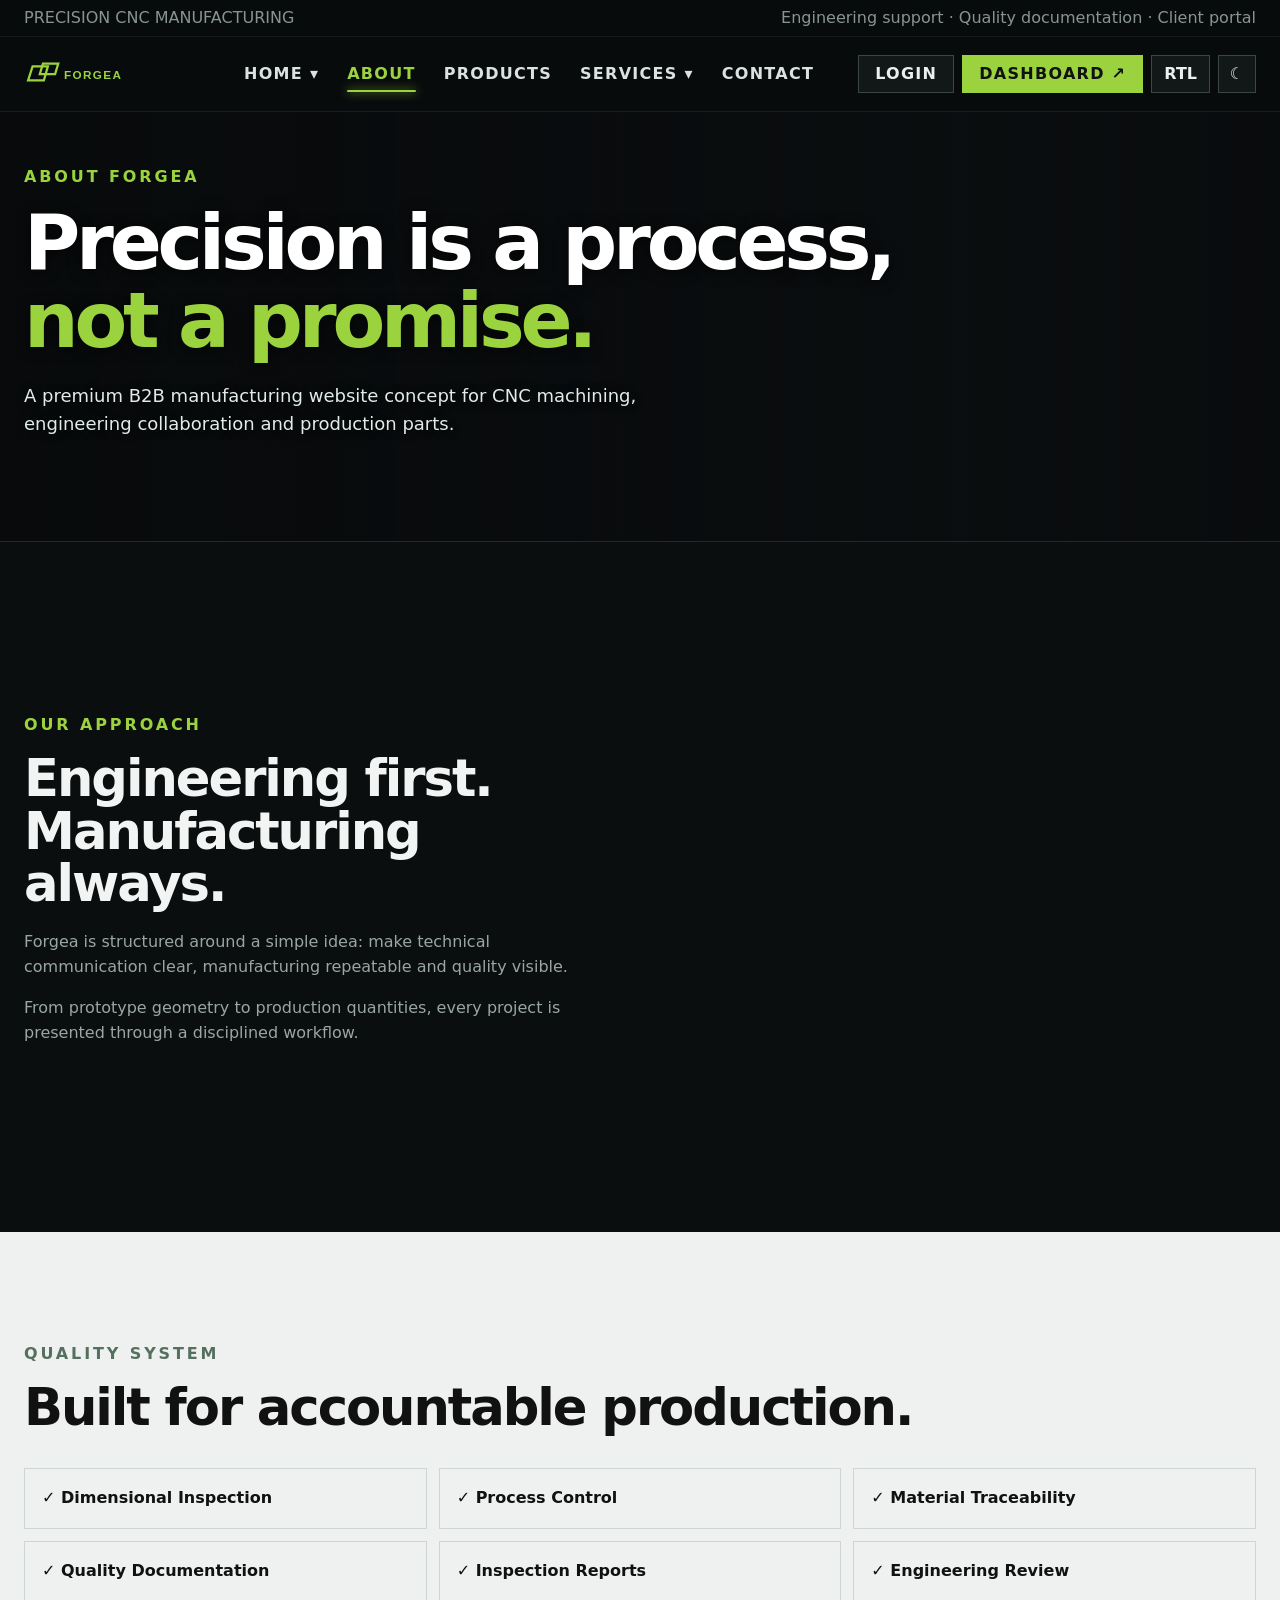
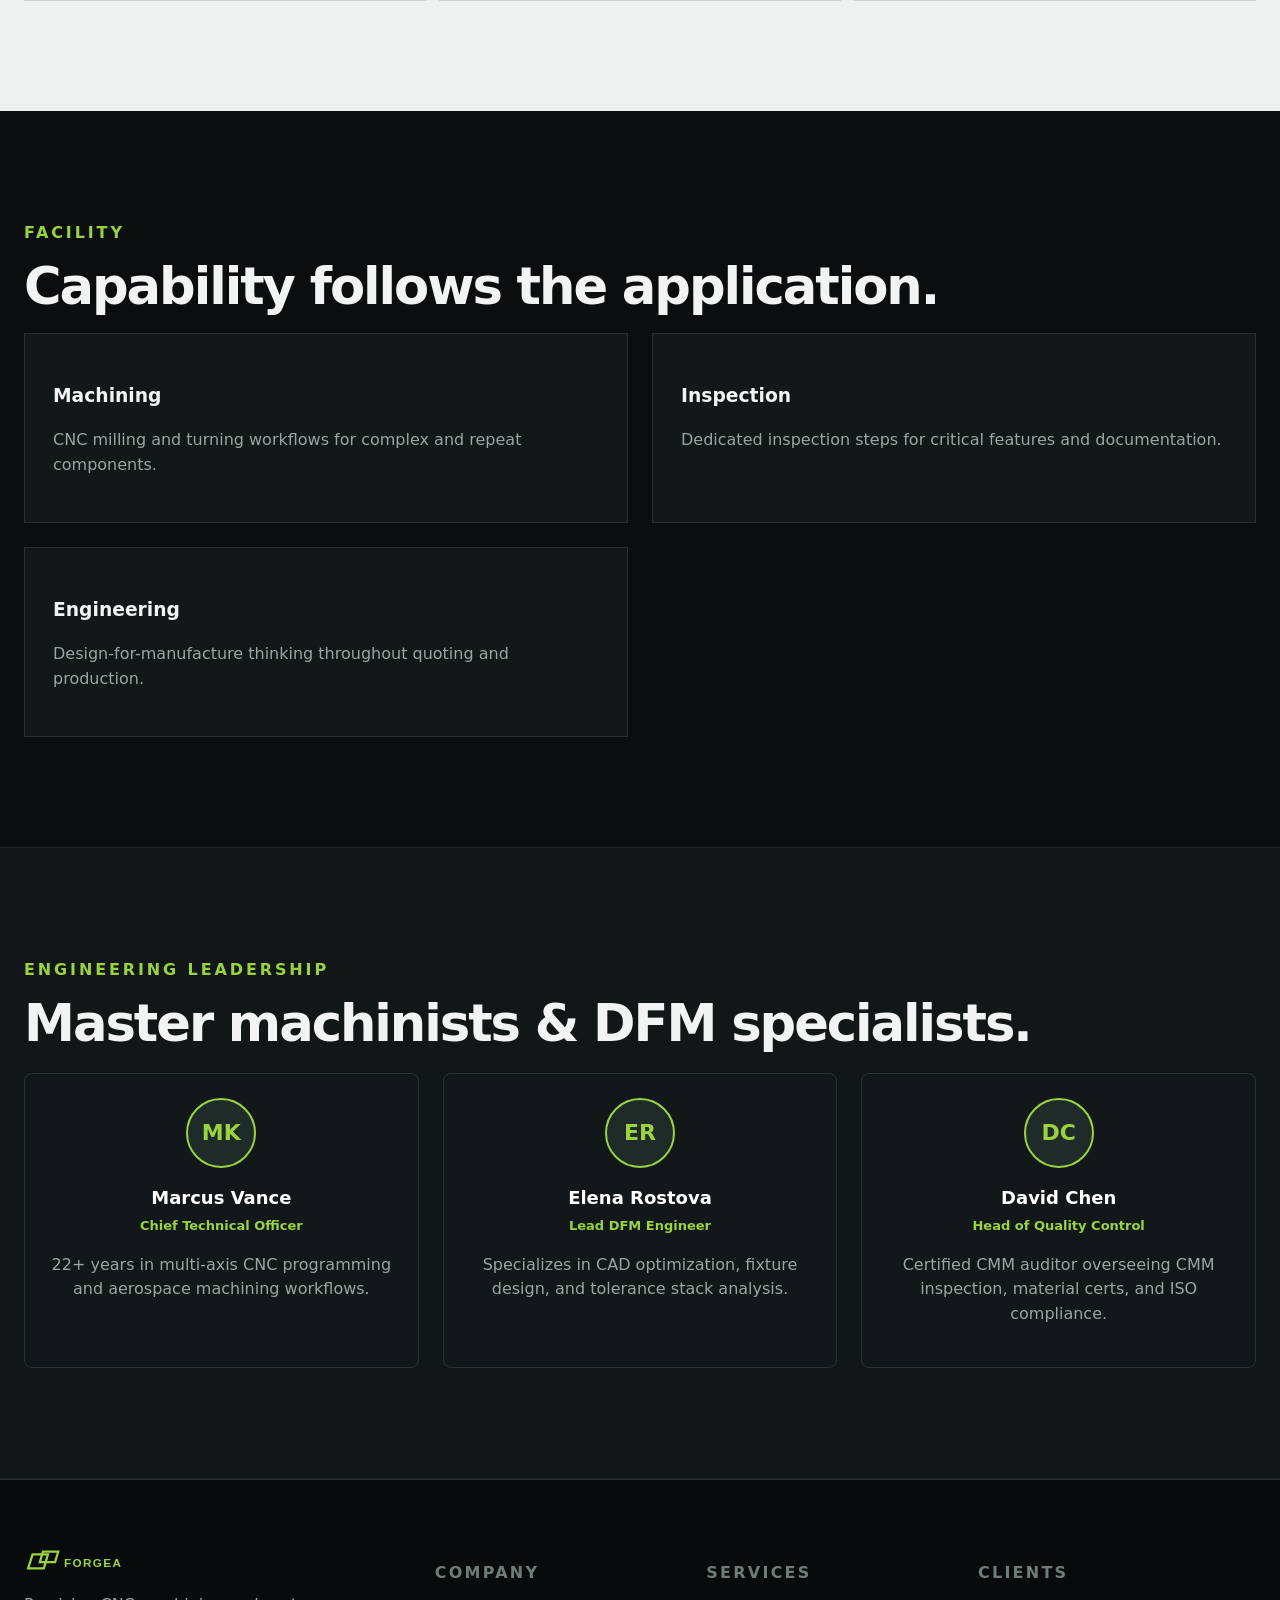
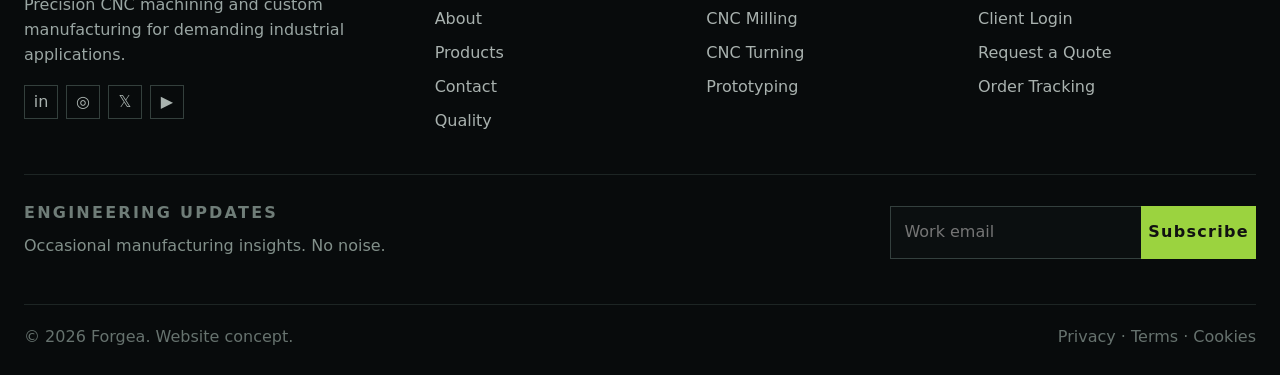
==== commit 5908163e: "intcorrec1" ====
--- a/about.html
+++ b/about.html
@@ -4,6 +4,7 @@
   <meta charset="UTF-8">
   <meta name="viewport" content="width=device-width,initial-scale=1.0">
   <title>About — Forgea</title>
+  <link rel="icon" type="image/svg+xml" href="assets/favicon.svg">
   <link rel="stylesheet" href="assets/style.css">
 </head>
 <body data-page="about">
--- a/assets/style.css
+++ b/assets/style.css
@@ -119,6 +119,51 @@
   gap: 28px;
   margin-left: auto;
   margin-right: 26px
+}
+
+.header-actions {
+  display: flex;
+  align-items: center;
+  gap: 14px;
+}
+
+.header-user {
+  display: flex;
+  align-items: center;
+  gap: 10px;
+}
+
+.header-user .avatar {
+  width: 34px;
+  height: 34px;
+  border-radius: 50%;
+  background: var(--green);
+  color: #0b0e0f;
+  font-size: 13px;
+  font-weight: 900;
+  display: flex;
+  align-items: center;
+  justify-content: center;
+}
+
+.header-user .user-info {
+  display: flex;
+  flex-direction: column;
+  line-height: 1.2;
+}
+
+.header-user .user-info strong {
+  font-size: 14px;
+  color: var(--text);
+}
+
+.header-user .user-info small {
+  font-size: 11px;
+  color: var(--muted);
+}
+
+body.light .header-user .user-info strong {
+  color: #111716 !important;
 }
 
 .navlinks>a,
@@ -180,6 +225,96 @@
   color: var(--green)
 }
 
+/* ==========================================
+   ACTIVE MENU HIGHLIGHTING
+   ========================================== */
+.navlinks > a.active,
+.dropbtn.active,
+.dropdown.active > .dropbtn {
+  color: var(--green) !important;
+  position: relative;
+}
+
+.navlinks > a.active::after,
+.dropbtn.active::after,
+.dropdown.active > .dropbtn::after {
+  content: '';
+  position: absolute;
+  bottom: -6px;
+  left: 0;
+  right: 0;
+  height: 2px;
+  background: var(--green);
+  border-radius: 2px;
+  box-shadow: 0 0 10px var(--green);
+}
+
+.dropmenu a.active {
+  color: var(--green) !important;
+  background: rgba(155, 211, 63, 0.12) !important;
+  font-weight: 700;
+  border-left: 3px solid var(--green);
+}
+
+body.rtl .dropmenu a.active,
+html[dir="rtl"] .dropmenu a.active {
+  border-left: none;
+  border-right: 3px solid var(--green);
+}
+
+/* ==========================================
+   BACK TO TOP BUTTON
+   ========================================== */
+.back-to-top {
+  position: fixed;
+  bottom: 28px;
+  right: 28px;
+  width: 46px;
+  height: 46px;
+  border-radius: 12px;
+  background: rgba(18, 23, 25, 0.92);
+  border: 1px solid rgba(155, 211, 63, 0.35);
+  color: var(--green);
+  display: flex;
+  align-items: center;
+  justify-content: center;
+  cursor: pointer;
+  z-index: 999;
+  opacity: 0;
+  visibility: hidden;
+  transform: translateY(16px) scale(0.85);
+  transition: opacity 0.3s ease, transform 0.3s ease, visibility 0.3s ease, background 0.2s ease, border-color 0.2s ease, box-shadow 0.2s ease;
+  box-shadow: 0 8px 24px rgba(0, 0, 0, 0.45);
+  backdrop-filter: blur(10px);
+  -webkit-backdrop-filter: blur(10px);
+}
+
+.back-to-top.visible {
+  opacity: 1;
+  visibility: visible;
+  transform: translateY(0) scale(1);
+}
+
+.back-to-top:hover {
+  background: var(--green);
+  color: #0b0e0f;
+  border-color: var(--green);
+  box-shadow: 0 0 20px rgba(155, 211, 63, 0.55);
+  transform: translateY(-4px) scale(1.05);
+}
+
+.back-to-top:active {
+  transform: translateY(0) scale(0.95);
+}
+
+/* RTL positioning support */
+body.rtl .back-to-top,
+html[dir="rtl"] .back-to-top {
+  right: auto;
+  left: 28px;
+}
+
+
 .menu-toggle {
   display: none;
   background: none;
@@ -322,11 +457,13 @@
 }
 
 .card-grid.four {
-  grid-template-columns: repeat(4, 1fr)
+  grid-template-columns: repeat(2, 1fr);
+  gap: 24px;
 }
 
 .card-grid.three {
-  grid-template-columns: repeat(3, 1fr)
+  grid-template-columns: repeat(2, 1fr);
+  gap: 24px;
 }
 
 .cap-card {
@@ -1313,11 +1450,17 @@
     margin-top: 20px
   }
 
+  .card-grid,
   .card-grid.four,
   .card-grid.three,
+  .stock-staging-grid,
+  .timeline,
+  .equip-grid,
+  .materials-grid,
+  .case-specs-list,
   .check-grid,
   .bullet-list {
-    grid-template-columns: 1fr
+    grid-template-columns: 1fr !important;
   }
 
   .split {
@@ -3272,4 +3415,1049 @@
   background: #eaf1ed !important;
   border-color: var(--green2) !important;
   color: var(--green2) !important;
+}
+
+/* ==========================================
+   PRODUCT & WORKFLOW UNCROPPED IMAGE CONTAINERS
+   ========================================== */
+.card-grid .cap-card {
+  display: flex;
+  flex-direction: column;
+  height: 100%;
+}
+
+.card-grid .cap-card .link {
+  margin-top: auto;
+  padding-top: 14px;
+}
+
+.visual-box,
+.step-img-box,
+.case-study-img-box {
+  width: 100%;
+  aspect-ratio: 16 / 10;
+  min-height: 180px;
+  border-radius: 8px;
+  overflow: hidden;
+  margin-bottom: 16px;
+  border: 1px solid var(--line);
+  background: #182223 url('data:image/svg+xml;utf8,<svg xmlns="http://www.w3.org/2000/svg" width="36" height="36" viewBox="0 0 24 24" fill="none" stroke="%234b6460" stroke-width="1.5"><rect x="3" y="3" width="18" height="18" rx="2"/><circle cx="8.5" cy="8.5" r="1.5"/><polyline points="21 15 16 10 5 21"/></svg>') center no-repeat;
+}
+
+.visual-img,
+.step-img,
+.case-study-img {
+  width: 100%;
+  height: 100%;
+  object-fit: cover;
+  object-position: center;
+  display: block;
+}
+
+.visual-img[alt],
+.step-img[alt],
+.case-study-img[alt] {
+  font-size: 0;
+  color: transparent;
+}
+
+body.light .visual-box,
+body.light .step-img-box,
+body.light .case-study-img-box {
+  border-color: rgba(0, 0, 0, 0.12);
+  background-color: #f0f3f2;
+}
+
+/* ==========================================
+   RAW MATERIAL STAGING GRID (home-2.html)
+   ========================================== */
+.stock-staging-grid {
+  display: grid;
+  grid-template-columns: repeat(2, 1fr);
+  gap: 24px;
+  margin-top: 24px;
+}
+
+.stock-item {
+  background: #121819;
+  border: 1px solid #283332;
+  border-radius: 8px;
+  padding: 24px;
+}
+
+.stock-item h3 {
+  margin: 12px 0 8px 0;
+  font-size: 18px;
+}
+
+body.light .stock-item {
+  background: #ffffff;
+  border-color: #cfd6d2;
+}
+
+/* ==========================================
+   PLANT LOCATION MAP SECTION (contact.html)
+   ========================================== */
+.plant-map-section {
+  padding-top: 0;
+}
+
+.map-card-wrapper {
+  position: relative;
+  border-radius: 12px;
+  overflow: hidden;
+  border: 1px solid #2e3b38;
+  box-shadow: 0 16px 40px rgba(0, 0, 0, 0.35);
+}
+
+.map-visual-box {
+  position: relative;
+  width: 100%;
+  height: 420px;
+  background: #0f1415;
+}
+
+.map-overlay-badge {
+  position: absolute;
+  bottom: 20px;
+  left: 20px;
+  background: rgba(15, 20, 21, 0.92);
+  border: 1px solid rgba(155, 211, 63, 0.4);
+  backdrop-filter: blur(10px);
+  padding: 14px 20px;
+  border-radius: 10px;
+  display: flex;
+  align-items: center;
+  gap: 14px;
+  color: #fff;
+  z-index: 10;
+}
+
+body.rtl .map-overlay-badge {
+  left: auto;
+  right: 20px;
+}
+
+.status-dot {
+  width: 12px;
+  height: 12px;
+  border-radius: 50%;
+  background: var(--green);
+  box-shadow: 0 0 10px var(--green);
+  animation: pulseDot 2s infinite;
+}
+
+@keyframes pulseDot {
+  0% { transform: scale(0.95); box-shadow: 0 0 0 0 rgba(155, 211, 63, 0.7); }
+  70% { transform: scale(1); box-shadow: 0 0 0 10px rgba(155, 211, 63, 0); }
+  100% { transform: scale(0.95); box-shadow: 0 0 0 0 rgba(155, 211, 63, 0); }
+}
+
+body.light .map-card-wrapper {
+  border-color: #c4d0ca;
+  box-shadow: 0 8px 30px rgba(0, 0, 0, 0.08);
+}
+
+body.light .map-overlay-badge {
+  background: rgba(255, 255, 255, 0.95);
+  border-color: #9bd33f;
+  color: #111716;
+}
+
+/* ==========================================
+   COMPREHENSIVE LIGHT MODE CONTRAST OVERRIDES
+   ========================================== */
+body.light {
+  --bg: #f4f7f5;
+  --panel: #ffffff;
+  --panel2: #e9ecea;
+  --line: #cdd5d1;
+  --text: #111716;
+  --muted: #4e5a56;
+  background-color: #f4f7f5 !important;
+  color: #111716 !important;
+}
+
+body.light .header {
+  background: rgba(255, 255, 255, 0.96) !important;
+  border-bottom: 1px solid #d4dcd7 !important;
+}
+
+body.light .utility {
+  border-bottom: 1px solid #dce2de !important;
+  color: #4a5753 !important;
+}
+
+body.light .navlinks > a,
+body.light .dropbtn {
+  color: #141d1a !important;
+}
+
+body.light .navlinks > a:hover,
+body.light .dropbtn:hover {
+  color: #4a8000 !important;
+}
+
+body.light .dropmenu {
+  background: #ffffff !important;
+  border-color: #c2ccc6 !important;
+  box-shadow: 0 16px 40px rgba(0, 0, 0, 0.12) !important;
+}
+
+body.light .dropmenu a {
+  color: #141d1a !important;
+}
+
+body.light .dropmenu a:hover {
+  background: #eef4f0 !important;
+  color: #3b6b00 !important;
+}
+
+body.light .btn-primary {
+  background: #6a9e11 !important;
+  color: #ffffff !important;
+  border-color: #6a9e11 !important;
+}
+
+body.light .btn-primary:hover {
+  background: #54800b !important;
+  color: #ffffff !important;
+}
+
+body.light .btn-ghost {
+  background: #eaefe9 !important;
+  color: #111716 !important;
+  border-color: #b9c4be !important;
+}
+
+body.light .btn-ghost:hover {
+  background: #d8e2dc !important;
+  color: #000000 !important;
+}
+
+body.light .dark-band {
+  background: #e5eae6 !important;
+  color: #111716 !important;
+}
+
+body.light .quote-banner {
+  background: #9bd33f !important;
+  color: #0d1203 !important;
+}
+
+body.light .quote-banner .eyebrow {
+  color: #1b2d02 !important;
+}
+
+body.light .quote-banner h2 {
+  color: #0b0e0f !important;
+}
+
+body.light .quote-banner .btn-primary {
+  background: #0b0e0f !important;
+  color: #ffffff !important;
+  border-color: #0b0e0f !important;
+}
+
+body.light .quote-banner .btn-primary:hover {
+  background: #202b29 !important;
+  color: #9bd33f !important;
+}
+
+/* Dashboard Light Mode Contrast Fixes */
+body.light .dash-panel,
+body.light .dash-card,
+body.light .form-card,
+body.light .case-study-card {
+  background: #ffffff !important;
+  border-color: #c9d3cd !important;
+  box-shadow: 0 4px 16px rgba(0, 0, 0, 0.05) !important;
+  color: #111716 !important;
+}
+
+body.light .dash-table th,
+body.light .mat-matrix-table th,
+body.light .comp-table th {
+  background: #e0e6e2 !important;
+  color: #111716 !important;
+}
+
+body.light .dash-table td,
+body.light .mat-matrix-table td,
+body.light .comp-table td {
+  border-color: #e2e8e4 !important;
+  color: #1a2320 !important;
+}
+
+body.light .file-list li {
+  background: #f7faf8 !important;
+  border-color: #d6e0da !important;
+  color: #111716 !important;
+}
+
+body.light .file-list li b,
+body.light .file-list li span {
+  color: #111716 !important;
+}
+
+body.light .btn-sm {
+  background: #e2e9e4 !important;
+  color: #111716 !important;
+  border-color: #b6c6bd !important;
+}
+
+body.light .btn-sm:hover {
+  background: #6a9e11 !important;
+  color: #ffffff !important;
+}
+
+body.light .status {
+  background: #d4e8bc !important;
+  color: #2b4e00 !important;
+}
+
+/* ==========================================
+   CLIENT PORTAL / DASHBOARD LAYOUT & GRID
+   ========================================== */
+.dashboard-main {
+  padding-top: 130px;
+  padding-bottom: 80px;
+}
+
+.dashboard-wrapper {
+  display: flex;
+  gap: 32px;
+  align-items: flex-start;
+  width: 100%;
+}
+
+.dashboard-sidebar {
+  width: 260px;
+  flex-shrink: 0;
+  background: var(--panel);
+  border: 1px solid var(--line);
+  border-radius: 12px;
+  padding: 16px;
+  box-shadow: 0 4px 20px rgba(0, 0, 0, 0.2);
+  position: sticky;
+  top: 130px;
+  align-self: flex-start;
+}
+
+.dashboard-content {
+  flex: 1;
+  min-width: 0;
+  width: 100%;
+}
+
+.dash-menu {
+  display: flex;
+  flex-direction: column;
+  gap: 4px;
+}
+
+.dash-tab {
+  display: flex;
+  align-items: center;
+  justify-content: space-between;
+  padding: 12px 16px;
+  border-radius: 8px;
+  background: none;
+  border: 0;
+  color: var(--text);
+  font-weight: 700;
+  font-size: 14px;
+  cursor: pointer;
+  transition: all 0.2s ease;
+  text-align: left;
+  width: 100%;
+}
+
+.dash-tab:hover,
+.dash-tab.active {
+  background: rgba(155, 211, 63, 0.15);
+  color: var(--green);
+}
+
+.dash-tab .badge {
+  background: var(--green);
+  color: #0b0e0f;
+  font-size: 11px;
+  font-weight: 900;
+  padding: 2px 7px;
+  border-radius: 10px;
+}
+
+.tab-pane {
+  display: none;
+  width: 100%;
+}
+
+.tab-pane.active {
+  display: block;
+}
+
+/* Dashboard Header Row */
+.dash-head {
+  display: flex;
+  align-items: flex-end;
+  justify-content: space-between;
+  margin-bottom: 28px;
+  gap: 20px;
+  width: 100%;
+}
+
+.dash-head h1 {
+  font-size: 32px;
+  font-weight: 900;
+  margin: 4px 0;
+  line-height: 1.2;
+}
+
+/* 4-Card Overview Stat Grid */
+.dash-grid {
+  display: grid;
+  grid-template-columns: repeat(4, 1fr);
+  gap: 20px;
+  margin-bottom: 32px;
+  width: 100%;
+}
+
+.dash-card {
+  background: var(--panel);
+  border: 1px solid var(--line);
+  border-radius: 12px;
+  padding: 20px 24px;
+  display: flex;
+  flex-direction: column;
+  gap: 6px;
+  box-shadow: 0 4px 16px rgba(0, 0, 0, 0.15);
+}
+
+.dash-card span {
+  font-size: 12px;
+  font-weight: 800;
+  letter-spacing: 0.09em;
+  color: var(--muted);
+}
+
+.dash-card strong {
+  font-size: 36px;
+  font-weight: 900;
+  color: var(--green);
+  line-height: 1.1;
+}
+
+.dash-card small {
+  font-size: 13px;
+  color: var(--muted);
+}
+
+/* 2-Column Dashboard Main Panel Layout */
+.dashboard-layout {
+  display: grid;
+  grid-template-columns: 1.6fr 1fr;
+  gap: 24px;
+  margin-bottom: 24px;
+  width: 100%;
+}
+
+.dash-panel {
+  background: var(--panel);
+  border: 1px solid var(--line);
+  border-radius: 12px;
+  padding: 24px;
+  width: 100%;
+  box-shadow: 0 4px 16px rgba(0, 0, 0, 0.15);
+}
+
+.panel-head {
+  display: flex;
+  align-items: center;
+  justify-content: space-between;
+  margin-bottom: 18px;
+}
+
+.panel-head h2 {
+  font-size: 20px;
+  margin: 0;
+}
+
+/* Order Progress Bar */
+.order-progress .bar {
+  height: 8px;
+  background: rgba(255, 255, 255, 0.1);
+  border-radius: 4px;
+  overflow: hidden;
+  margin-bottom: 12px;
+}
+
+.order-progress .bar i {
+  display: block;
+  height: 100%;
+  background: var(--green);
+  border-radius: 4px;
+}
+
+.progress-labels {
+  display: flex;
+  justify-content: space-between;
+  font-size: 13px;
+  color: var(--muted);
+}
+
+.progress-labels .active {
+  color: var(--green);
+  font-weight: 700;
+}
+
+.order-table {
+  display: grid;
+  grid-template-columns: repeat(3, 1fr);
+  gap: 16px;
+  margin-top: 20px;
+  padding-top: 16px;
+  border-top: 1px solid var(--line);
+}
+
+.order-table div {
+  display: flex;
+  flex-direction: column;
+  gap: 4px;
+}
+
+.order-table span {
+  font-size: 12px;
+  color: var(--muted);
+}
+
+.order-table b {
+  font-size: 14px;
+  color: var(--text);
+}
+
+.dash-drawer-user {
+  display: none;
+}
+
+/* Dashboard Tables & File Lists */
+.dash-table {
+  width: 100%;
+  border-collapse: collapse;
+}
+
+.dash-table th,
+.dash-table td {
+  padding: 14px 16px;
+  text-align: left;
+  border-bottom: 1px solid var(--line);
+}
+
+.dash-table th {
+  font-size: 12px;
+  letter-spacing: 0.08em;
+  color: var(--muted);
+  background: rgba(255, 255, 255, 0.02);
+}
+
+.file-list {
+  list-style: none;
+  padding: 0;
+  margin: 0;
+  display: flex;
+  flex-direction: column;
+  gap: 12px;
+}
+
+.file-list li {
+  background: rgba(255, 255, 255, 0.03);
+  border: 1px solid var(--line);
+  border-radius: 8px;
+  padding: 14px 16px;
+}
+
+/* ==========================================
+   RESPONSIVE DESIGN SYSTEM (1024px, 768px, 480px)
+   ========================================== */
+
+/* Prevent horizontal body overflow */
+html, body {
+  overflow-x: hidden;
+  max-width: 100vw;
+}
+
+/* Make all tables scroll horizontally on small screens without stretching layout */
+.mat-matrix-table,
+.comp-table,
+.dash-table {
+  width: 100%;
+  border-collapse: collapse;
+}
+
+.table-responsive,
+.dash-panel,
+.container {
+  max-width: 100%;
+}
+
+/* ------------------------------------------
+   MEDIA QUERY: Mobile Devices & Small Tablets (<= 768px)
+   ------------------------------------------ */
+@media (max-width: 768px) {
+  .container {
+    width: min(100% - 32px, var(--max));
+  }
+
+  /* Show Menu Toggle Icon Button */
+  .menu-toggle {
+    display: flex !important;
+    align-items: center;
+    justify-content: center;
+    cursor: pointer;
+    font-size: 26px;
+    padding: 6px 10px;
+    color: var(--green);
+    background: rgba(255, 255, 255, 0.06);
+    border: 1px solid rgba(255, 255, 255, 0.12);
+    border-radius: 8px;
+    transition: all 0.2s ease;
+  }
+
+  body.light .menu-toggle {
+    color: #111716 !important;
+    background: rgba(0, 0, 0, 0.05) !important;
+    border-color: rgba(0, 0, 0, 0.12) !important;
+  }
+
+  /* Hide Desktop Right Actions Header Bar */
+  .header-actions {
+    display: none !important;
+  }
+
+  /* Transform .navlinks into Side Drawer */
+  .navlinks {
+    position: fixed;
+    top: 74px;
+    right: 0;
+    width: 320px;
+    max-width: 85vw;
+    height: calc(100vh - 74px);
+    background: rgba(14, 19, 20, 0.98);
+    backdrop-filter: blur(16px);
+    -webkit-backdrop-filter: blur(16px);
+    border-left: 1px solid rgba(255, 255, 255, 0.1);
+    flex-direction: column;
+    align-items: stretch;
+    justify-content: flex-start;
+    gap: 0;
+    padding: 24px;
+    margin: 0;
+    transform: translateX(100%);
+    transition: transform 0.3s cubic-bezier(0.16, 1, 0.3, 1);
+    overflow-y: auto;
+    z-index: 9999;
+    box-shadow: -10px 0 35px rgba(0, 0, 0, 0.6);
+  }
+
+  .navlinks.open {
+    transform: translateX(0);
+  }
+
+  /* RTL Drawer Alignment */
+  body.rtl .navlinks,
+  html[dir="rtl"] .navlinks {
+    right: auto;
+    left: 0;
+    border-left: none;
+    border-right: 1px solid rgba(255, 255, 255, 0.1);
+    transform: translateX(-100%);
+  }
+
+  body.rtl .navlinks.open,
+  html[dir="rtl"] .navlinks.open {
+    transform: translateX(0);
+  }
+
+  body.light .navlinks {
+    background: rgba(255, 255, 255, 0.98) !important;
+    border-left-color: rgba(0, 0, 0, 0.1) !important;
+    box-shadow: -10px 0 35px rgba(0, 0, 0, 0.15) !important;
+  }
+
+  /* Mobile Drawer Links & Dropdowns */
+  .navlinks > a,
+  .dropbtn {
+    padding: 14px 0;
+    border-bottom: 1px solid rgba(255, 255, 255, 0.08);
+    width: 100%;
+    justify-content: space-between;
+    font-size: 16px;
+  }
+
+  body.light .navlinks > a,
+  body.light .dropbtn {
+    border-bottom-color: rgba(0, 0, 0, 0.08) !important;
+    color: #111716 !important;
+  }
+
+  .navlinks > a.active::after,
+  .dropbtn.active::after {
+    bottom: 0;
+  }
+
+  .dropdown {
+    width: 100%;
+  }
+
+  .dropmenu {
+    position: static;
+    opacity: 1;
+    visibility: visible;
+    transform: none;
+    width: 100%;
+    box-shadow: none;
+    border: none;
+    background: rgba(255, 255, 255, 0.04);
+    border-radius: 8px;
+    margin: 8px 0 14px 0;
+    display: none;
+    padding: 6px;
+  }
+
+  .dropdown.open .dropmenu {
+    display: block;
+  }
+
+  /* Mobile Action Buttons inside Side Drawer */
+  .mobile-actions {
+    display: flex;
+    flex-direction: column;
+    gap: 12px;
+    margin-top: 24px;
+    padding-top: 20px;
+    border-top: 1px solid rgba(255, 255, 255, 0.1);
+  }
+
+  .mobile-toggles {
+    display: flex;
+    gap: 10px;
+    margin-top: 6px;
+  }
+
+  .mobile-toggles button {
+    flex: 1;
+    padding: 10px;
+    justify-content: center;
+  }
+
+  /* Split & Grid Layout Adjustments */
+  .container.split {
+    flex-direction: column;
+    gap: 32px;
+  }
+
+  .card-grid.four {
+    grid-template-columns: repeat(2, 1fr);
+  }
+
+  .dash-mobile-bar-btn {
+    display: none !important;
+  }
+
+  .dashboard-sidebar {
+    position: fixed;
+    top: 110px;
+    left: 0;
+    width: 310px;
+    max-width: 85vw;
+    height: calc(100vh - 110px);
+    background: rgba(14, 19, 20, 0.98);
+    backdrop-filter: blur(18px);
+    -webkit-backdrop-filter: blur(18px);
+    border-right: 1px solid rgba(255, 255, 255, 0.12);
+    padding: 24px;
+    z-index: 99999;
+    transform: translateX(-100%);
+    opacity: 0;
+    visibility: hidden;
+    transition: transform 0.3s cubic-bezier(0.16, 1, 0.3, 1), opacity 0.3s ease, visibility 0.3s ease;
+    box-shadow: 12px 0 40px rgba(0, 0, 0, 0.65);
+    overflow-y: auto;
+  }
+
+  /* Drawer User Profile & Action Controls Block */
+  .dash-drawer-user {
+    display: flex;
+    flex-direction: column;
+    gap: 14px;
+    padding-bottom: 20px;
+    margin-bottom: 20px;
+    border-bottom: 1px solid rgba(255, 255, 255, 0.12);
+  }
+
+  .dash-drawer-user .header-user {
+    display: flex;
+    align-items: center;
+    gap: 12px;
+  }
+
+  .dash-drawer-user .avatar {
+    width: 40px;
+    height: 40px;
+    border-radius: 50%;
+    background: var(--green);
+    color: #0b0e0f;
+    font-weight: 900;
+    display: flex;
+    align-items: center;
+    justify-content: center;
+    font-size: 15px;
+  }
+
+  .dash-drawer-user .user-info {
+    display: flex;
+    flex-direction: column;
+    gap: 2px;
+  }
+
+  .dash-drawer-user .user-info strong {
+    font-size: 15px;
+    color: var(--text);
+  }
+
+  .dash-drawer-user .user-info small {
+    font-size: 12px;
+    color: var(--muted);
+  }
+
+  .dash-drawer-actions {
+    display: flex;
+    align-items: center;
+    justify-content: space-between;
+    gap: 12px;
+  }
+
+  .dash-drawer-actions .btn-logout {
+    flex: 1;
+    justify-content: center;
+    padding: 8px 14px;
+    font-size: 14px;
+  }
+
+  .dash-drawer-actions .mobile-toggles {
+    display: flex;
+    gap: 8px;
+    margin: 0;
+  }
+
+  .dash-drawer-actions .mobile-toggles button {
+    padding: 8px 12px;
+  }
+
+  body.light .dash-drawer-user {
+    border-bottom-color: rgba(0, 0, 0, 0.1) !important;
+  }
+
+  body.light .dash-drawer-user .user-info strong {
+    color: #111716 !important;
+  }
+
+  .dashboard-sidebar.open {
+    transform: translateX(0);
+    opacity: 1;
+    visibility: visible;
+  }
+
+  /* RTL Support for Dashboard Sidebar Drawer */
+  body.rtl .dashboard-sidebar,
+  html[dir="rtl"] .dashboard-sidebar {
+    left: auto;
+    right: 0;
+    border-right: none;
+    border-left: 1px solid rgba(255, 255, 255, 0.12);
+    transform: translateX(100%);
+  }
+
+  body.rtl .dashboard-sidebar.open,
+  html[dir="rtl"] .dashboard-sidebar.open {
+    transform: translateX(0);
+  }
+
+  body.light .dashboard-sidebar {
+    background: rgba(255, 255, 255, 0.98) !important;
+    border-right-color: rgba(0, 0, 0, 0.12) !important;
+    box-shadow: 12px 0 40px rgba(0, 0, 0, 0.15) !important;
+  }
+
+  .dash-menu {
+    display: flex;
+    flex-direction: column;
+    gap: 8px;
+    width: 100%;
+  }
+
+  .dash-tab {
+    width: 100%;
+    display: flex;
+    align-items: center;
+    justify-content: space-between;
+    padding: 14px 16px;
+    font-size: 15px;
+    border-radius: 8px;
+    text-align: left;
+  }
+
+  .contact-layout {
+    grid-template-columns: 1fr;
+    gap: 40px;
+  }
+
+  .case-study-card {
+    grid-template-columns: 1fr;
+  }
+}
+
+/* Hide Mobile Bar Button on Desktop */
+.dash-mobile-bar-btn {
+  display: none;
+}
+
+/* ------------------------------------------
+   MEDIA QUERY: Mobile Devices (<= 768px)
+   ------------------------------------------ */
+@media (max-width: 768px) {
+  .hero h1 {
+    font-size: 32px;
+    line-height: 1.25;
+  }
+
+  .hero-stats {
+    flex-wrap: wrap;
+    justify-content: center;
+    gap: 8px 14px;
+    font-size: 13px;
+  }
+
+  .hero-stats span {
+    padding: 4px 10px;
+    background: rgba(255, 255, 255, 0.05);
+    border-radius: 4px;
+  }
+
+  .actions {
+    flex-direction: column;
+    width: 100%;
+  }
+
+  .actions .btn {
+    width: 100%;
+    justify-content: center;
+  }
+
+  .card-grid.four {
+    grid-template-columns: 1fr;
+  }
+
+  .equip-grid,
+  .capacity-grid,
+  .iso-badge-grid,
+  .stock-staging-grid {
+    grid-template-columns: 1fr;
+  }
+
+  .metrics {
+    grid-template-columns: repeat(2, 1fr);
+    gap: 16px;
+  }
+
+  .dash-grid {
+    grid-template-columns: 1fr;
+  }
+
+  .dash-head {
+    flex-direction: column;
+    align-items: flex-start;
+    gap: 16px;
+  }
+
+  .dash-head .btn {
+    width: 100%;
+  }
+
+  /* Make wide tables horizontally scrollable cleanly */
+  .dash-panel,
+  .mat-matrix-table,
+  .comp-table,
+  .dash-table {
+    display: block;
+    overflow-x: auto;
+    white-space: nowrap;
+  }
+
+  .quote-banner .container {
+    flex-direction: column;
+    align-items: flex-start;
+    gap: 20px;
+  }
+
+  .quote-banner .btn {
+    width: 100%;
+  }
+
+  .timeline {
+    grid-template-columns: 1fr;
+  }
+
+  .back-to-top {
+    bottom: 20px;
+    right: 20px;
+    width: 42px;
+    height: 42px;
+  }
+
+  body.rtl .back-to-top,
+  html[dir="rtl"] .back-to-top {
+    right: auto;
+    left: 20px;
+  }
+}
+
+/* ------------------------------------------
+   MEDIA QUERY: Small Screens (<= 480px)
+   ------------------------------------------ */
+@media (max-width: 480px) {
+  .hero h1 {
+    font-size: 26px;
+  }
+
+  .metrics {
+    grid-template-columns: 1fr;
+  }
+
+  .form-row {
+    grid-template-columns: 1fr;
+  }
+
+  .nav {
+    height: 64px;
+  }
+
+  .utility {
+    font-size: 13px;
+  }
+
+  .utility .container {
+    height: auto;
+    padding: 6px 0;
+    flex-direction: column;
+    gap: 4px;
+    text-align: center;
+  }
+
+  .navlinks {
+    top: 84px;
+    height: calc(100vh - 84px);
+    width: 100%;
+    max-width: 100%;
+  }
 }
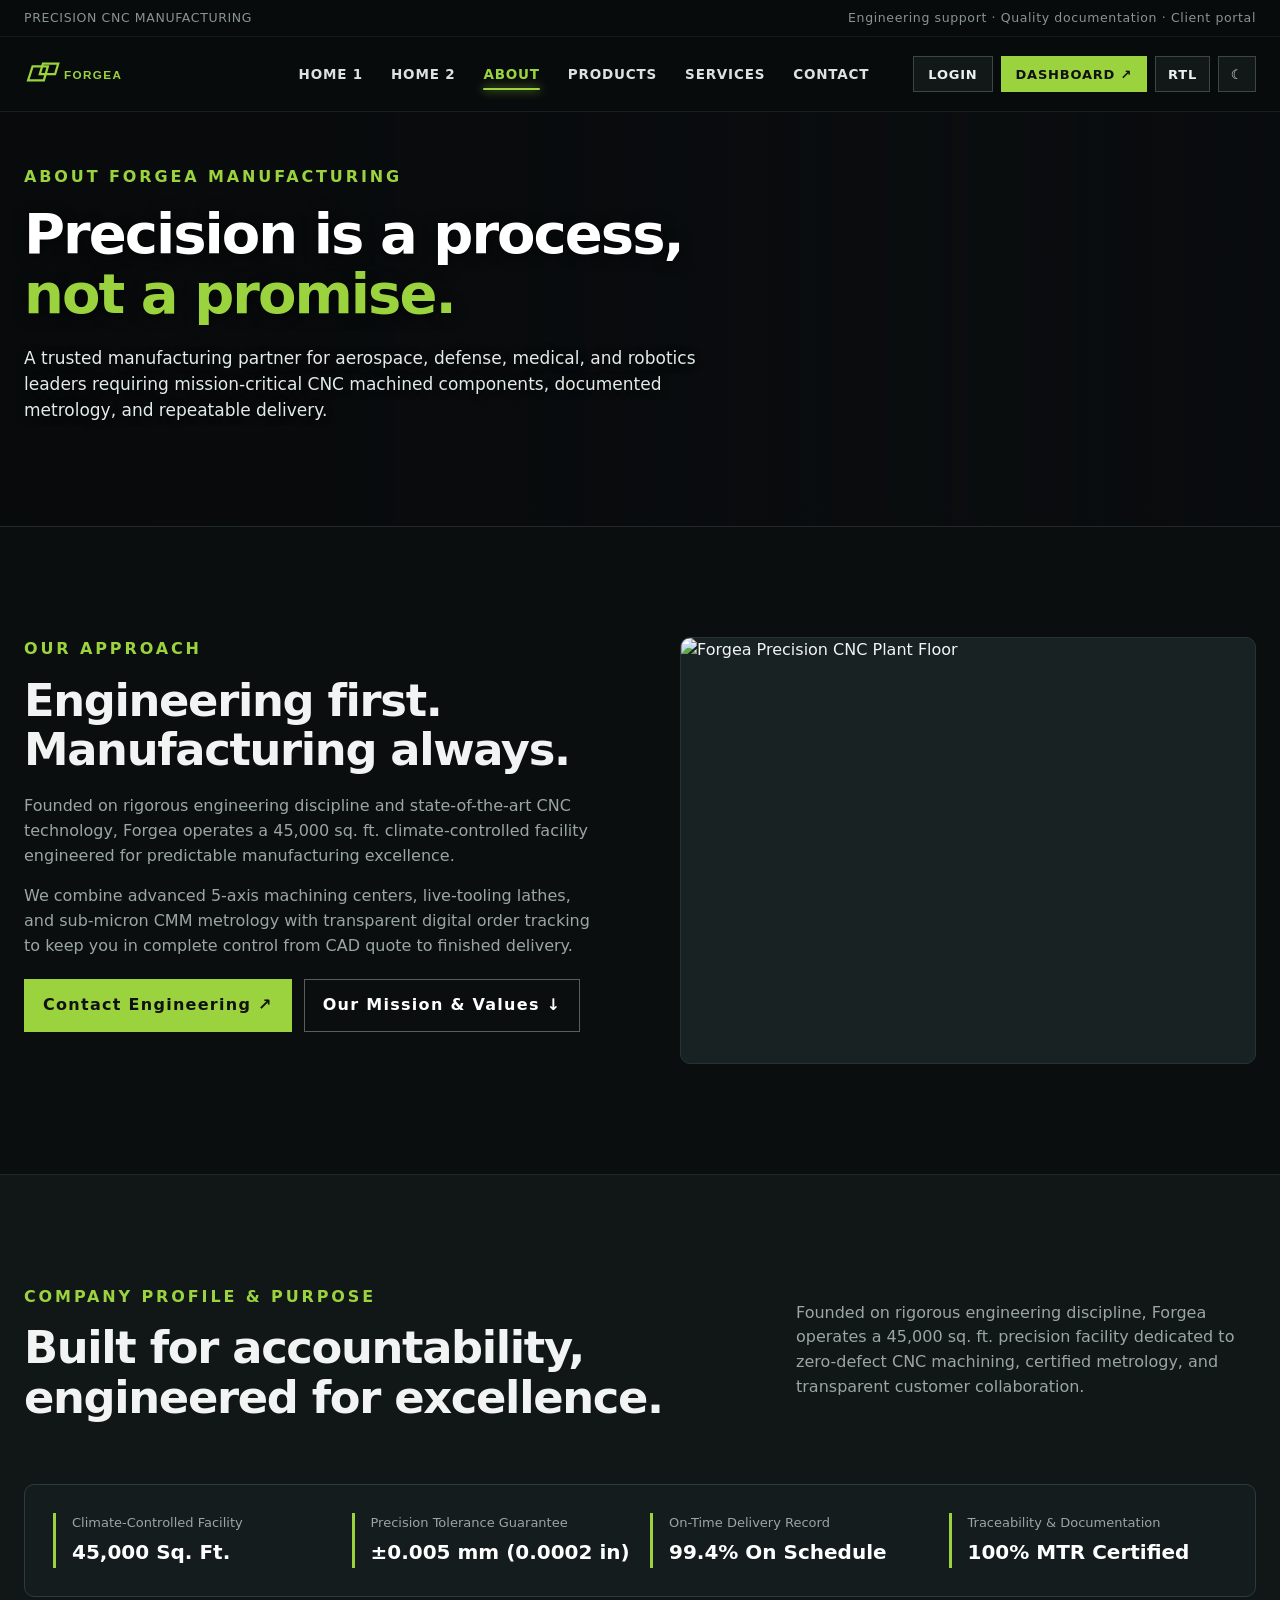
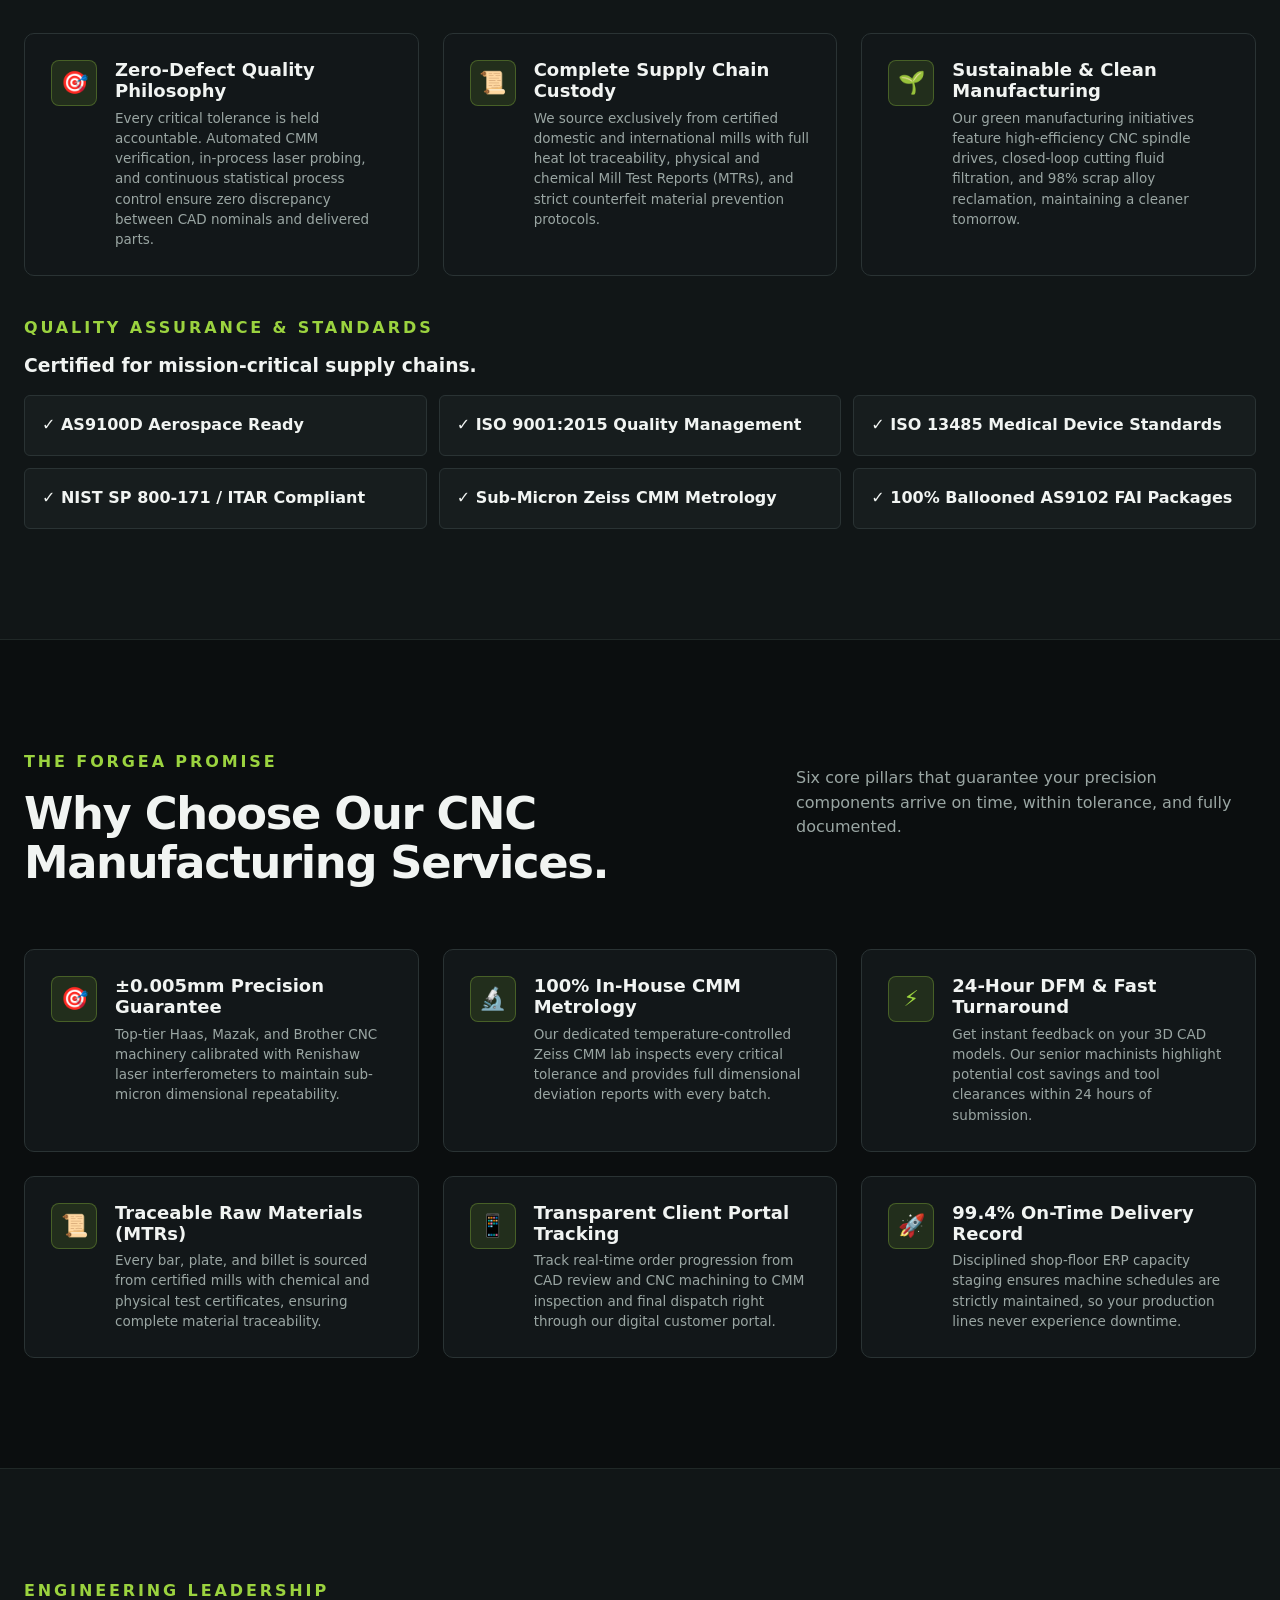
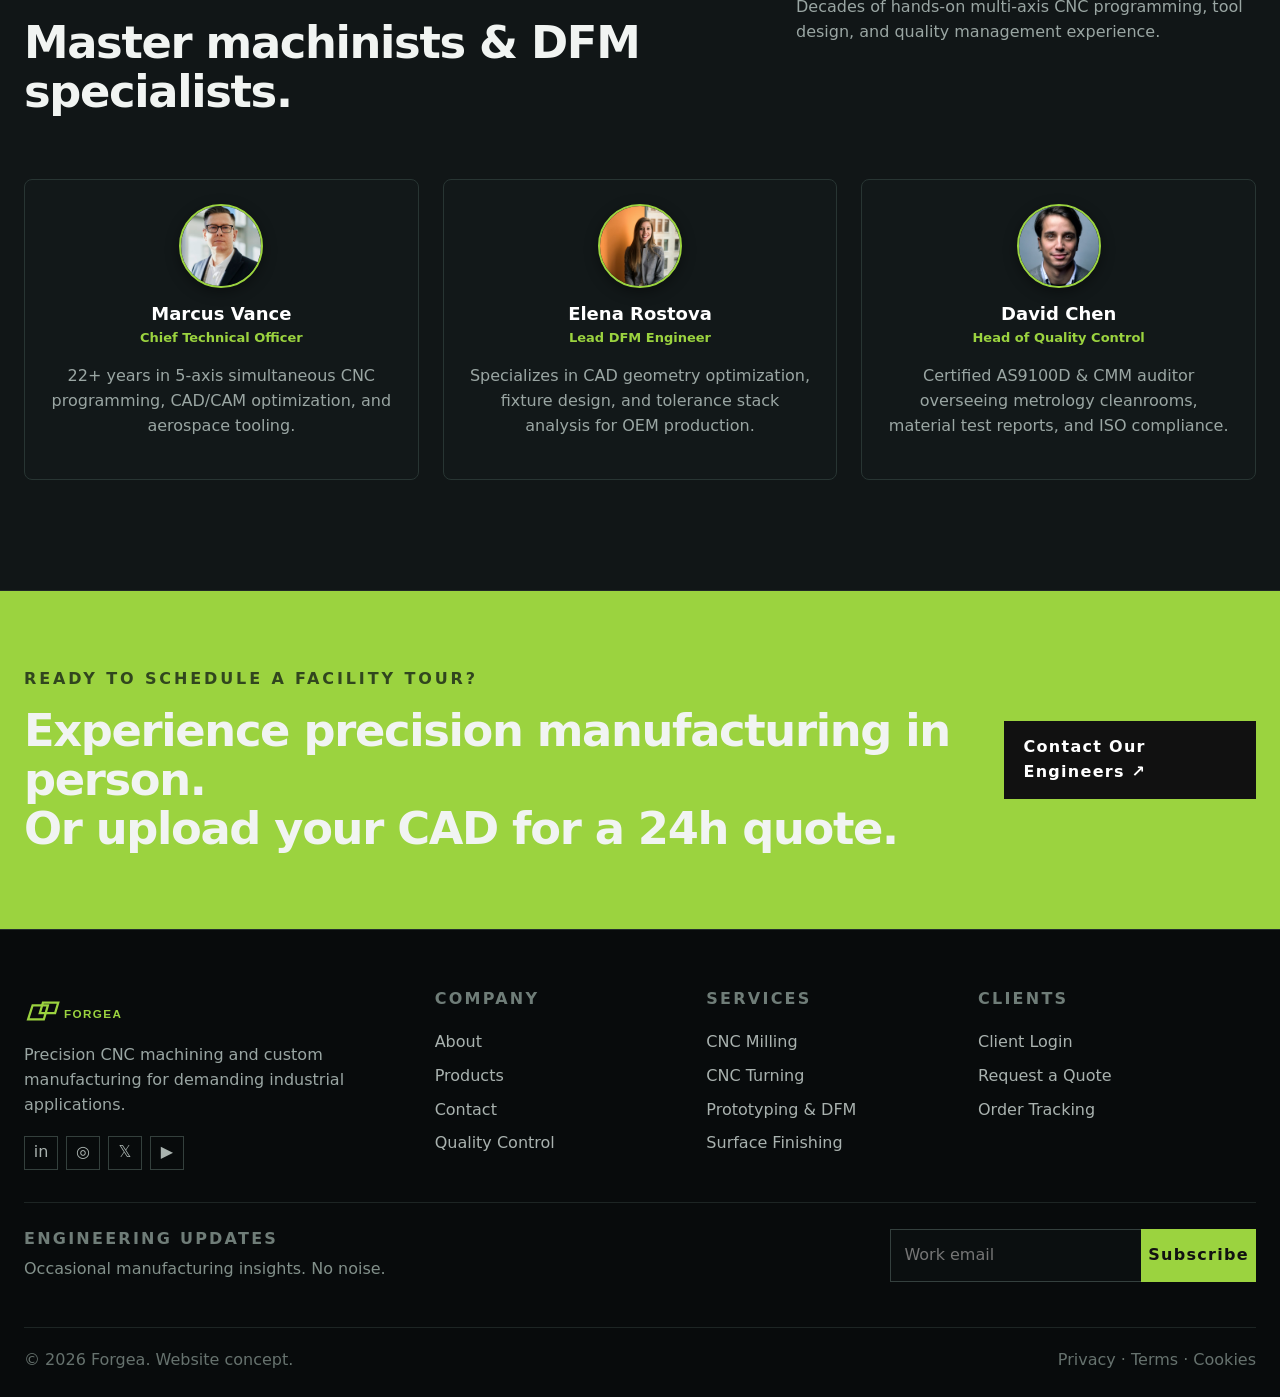
==== commit 0da5b7c1: "update" ====
--- a/about.html
+++ b/about.html
@@ -1,101 +1,256 @@
 <!DOCTYPE html>
 <html lang="en">
+
 <head>
   <meta charset="UTF-8">
   <meta name="viewport" content="width=device-width,initial-scale=1.0">
-  <title>About — Forgea</title>
+  <meta name="description"
+    content="About Forgea: Precision CNC Machining, Machine Fleet, Hardware & Software Infrastructure, Quality Metrology, Surface Finishing, and Custom Manufacturing.">
+  <title>About Us — Forgea Precision CNC Manufacturing</title>
   <link rel="icon" type="image/svg+xml" href="assets/favicon.svg">
   <link rel="stylesheet" href="assets/style.css">
 </head>
+
 <body data-page="about">
+  <a href="#main-content" class="skip-link">Skip to main content</a>
   <div id="site-header"></div>
-  <main>
+
+  <main id="main-content">
+
+    <!-- Hero Section -->
     <section class="page-hero">
-      <div class="hero-bg" style="--bg:url('https://images.unsplash.com/photo-1581092160607-ee22621dd758?auto=format&fit=crop&fm=jpg&q=85&w=1800')"></div>
-      <div class="container">
-        <div class="eyebrow">ABOUT FORGEA</div>
+      <div class="hero-bg"
+        style="--bg:url('https://images.unsplash.com/photo-1581092160607-ee22621dd758?auto=format&fit=crop&fm=jpg&q=85&w=1800')">
+      </div>
+      <div class="container">
+        <div class="eyebrow">ABOUT FORGEA MANUFACTURING</div>
         <h1>Precision is a process,<br><span>not a promise.</span></h1>
-        <p>A premium B2B manufacturing website concept for CNC machining, engineering collaboration and production parts.</p>
-      </div>
-    </section>
-
+        <p>A trusted manufacturing partner for aerospace, defense, medical, and robotics leaders requiring
+          mission-critical CNC machined components, documented metrology, and repeatable delivery.</p>
+      </div>
+    </section>
+
+    <!-- Our Approach -->
     <section class="section">
       <div class="container split">
         <div>
           <div class="eyebrow">OUR APPROACH</div>
           <h2>Engineering first. Manufacturing always.</h2>
-          <p>Forgea is structured around a simple idea: make technical communication clear, manufacturing repeatable and quality visible.</p>
-          <p>From prototype geometry to production quantities, every project is presented through a disciplined workflow.</p>
-        </div>
-        <div class="feature-image"></div>
-      </div>
-    </section>
-
-    <section class="section light-grid">
-      <div class="container">
-        <div class="eyebrow">QUALITY SYSTEM</div>
-        <h2>Built for accountable production.</h2>
-        <div class="check-grid">
-          <span>✓ Dimensional Inspection</span>
-          <span>✓ Process Control</span>
-          <span>✓ Material Traceability</span>
-          <span>✓ Quality Documentation</span>
-          <span>✓ Inspection Reports</span>
-          <span>✓ Engineering Review</span>
-        </div>
-      </div>
-    </section>
-
-    <section class="section">
-      <div class="container">
-        <div class="eyebrow">FACILITY</div>
-        <h2>Capability follows the application.</h2>
-        <div class="card-grid three">
-          <div class="info-card">
-            <h3>Machining</h3>
-            <p>CNC milling and turning workflows for complex and repeat components.</p>
-          </div>
-          <div class="info-card">
-            <h3>Inspection</h3>
-            <p>Dedicated inspection steps for critical features and documentation.</p>
-          </div>
-          <div class="info-card">
-            <h3>Engineering</h3>
-            <p>Design-for-manufacture thinking throughout quoting and production.</p>
-          </div>
-        </div>
-      </div>
-    </section>
-
-    <!-- NEW SECTION: Engineering Team Leadership -->
+          <p>Founded on rigorous engineering discipline and state-of-the-art CNC technology, Forgea operates a 45,000
+            sq. ft. climate-controlled facility engineered for predictable manufacturing excellence.</p>
+          <p>We combine advanced 5-axis machining centers, live-tooling lathes, and sub-micron CMM metrology with
+            transparent digital order tracking to keep you in complete control from CAD quote to finished delivery.</p>
+          <div class="actions" style="margin-top:20px;">
+            <a class="btn btn-primary" href="contact.html">Contact Engineering ↗</a>
+            <a class="btn btn-ghost" href="#mission-values">Our Mission & Values ↓</a>
+          </div>
+        </div>
+        <div class="service-block-img-box" style="min-height:300px;">
+          <img src="https://images.unsplash.com/photo-1764114235916-74de69e6851f?auto=format&fit=crop&q=80&w=900"
+            alt="Forgea Precision CNC Plant Floor" loading="lazy">
+        </div>
+      </div>
+    </section>
+
+    <!-- Company Profile, Mission & Manufacturing Philosophy -->
+    <section class="section dark-band" id="mission-values">
+      <div class="container">
+        <div class="section-head">
+          <div>
+            <div class="eyebrow">COMPANY PROFILE & PURPOSE</div>
+            <h2>Built for accountability, engineered for excellence.</h2>
+          </div>
+          <p>Founded on rigorous engineering discipline, Forgea operates a 45,000 sq. ft. precision facility dedicated
+            to zero-defect CNC machining, certified metrology, and transparent customer collaboration.</p>
+        </div>
+
+        <!-- Key Company Highlights -->
+        <div class="specs-highlight-box">
+          <div class="spec-box-item">
+            <small>Climate-Controlled Facility</small>
+            <strong>45,000 Sq. Ft.</strong>
+          </div>
+          <div class="spec-box-item">
+            <small>Precision Tolerance Guarantee</small>
+            <strong>±0.005 mm (0.0002 in)</strong>
+          </div>
+          <div class="spec-box-item">
+            <small>On-Time Delivery Record</small>
+            <strong>99.4% On Schedule</strong>
+          </div>
+          <div class="spec-box-item">
+            <small>Traceability & Documentation</small>
+            <strong>100% MTR Certified</strong>
+          </div>
+        </div>
+
+        <!-- Core Operational Values -->
+        <div class="why-choose-grid" style="margin-top: 36px;">
+          <div class="why-choose-card">
+            <div class="why-icon-wrap">🎯</div>
+            <div class="why-card-content">
+              <h3>Zero-Defect Quality Philosophy</h3>
+              <p>Every critical tolerance is held accountable. Automated CMM verification, in-process laser probing, and
+                continuous statistical process control ensure zero discrepancy between CAD nominals and delivered parts.
+              </p>
+            </div>
+          </div>
+
+          <div class="why-choose-card">
+            <div class="why-icon-wrap">📜</div>
+            <div class="why-card-content">
+              <h3>Complete Supply Chain Custody</h3>
+              <p>We source exclusively from certified domestic and international mills with full heat lot traceability,
+                physical and chemical Mill Test Reports (MTRs), and strict counterfeit material prevention protocols.
+              </p>
+            </div>
+          </div>
+
+          <div class="why-choose-card">
+            <div class="why-icon-wrap">🌱</div>
+            <div class="why-card-content">
+              <h3>Sustainable & Clean Manufacturing</h3>
+              <p>Our green manufacturing initiatives feature high-efficiency CNC spindle drives, closed-loop cutting
+                fluid filtration, and 98% scrap alloy reclamation, maintaining a cleaner tomorrow.</p>
+            </div>
+          </div>
+        </div>
+
+        <!-- Quality & Compliance Credentials -->
+        <div style="margin-top: 40px;">
+          <div class="eyebrow">QUALITY ASSURANCE & STANDARDS</div>
+          <h3>Certified for mission-critical supply chains.</h3>
+          <div class="check-grid" style="margin-top: 16px;">
+            <span>✓ AS9100D Aerospace Ready</span>
+            <span>✓ ISO 9001:2015 Quality Management</span>
+            <span>✓ ISO 13485 Medical Device Standards</span>
+            <span>✓ NIST SP 800-171 / ITAR Compliant</span>
+            <span>✓ Sub-Micron Zeiss CMM Metrology</span>
+            <span>✓ 100% Ballooned AS9102 FAI Packages</span>
+          </div>
+        </div>
+      </div>
+    </section>
+
+    <!-- Why Choose Our CNC Manufacturing Services -->
+    <section class="section" id="why-choose">
+      <div class="container">
+        <div class="section-head">
+          <div>
+            <div class="eyebrow">THE FORGEA PROMISE</div>
+            <h2>Why Choose Our CNC Manufacturing Services.</h2>
+          </div>
+          <p>Six core pillars that guarantee your precision components arrive on time, within tolerance, and fully
+            documented.</p>
+        </div>
+
+        <div class="why-choose-grid">
+          <div class="why-choose-card">
+            <div class="why-icon-wrap">🎯</div>
+            <div class="why-card-content">
+              <h3>±0.005mm Precision Guarantee</h3>
+              <p>Top-tier Haas, Mazak, and Brother CNC machinery calibrated with Renishaw laser interferometers to
+                maintain sub-micron dimensional repeatability.</p>
+            </div>
+          </div>
+
+          <div class="why-choose-card">
+            <div class="why-icon-wrap">🔬</div>
+            <div class="why-card-content">
+              <h3>100% In-House CMM Metrology</h3>
+              <p>Our dedicated temperature-controlled Zeiss CMM lab inspects every critical tolerance and provides full
+                dimensional deviation reports with every batch.</p>
+            </div>
+          </div>
+
+          <div class="why-choose-card">
+            <div class="why-icon-wrap">⚡</div>
+            <div class="why-card-content">
+              <h3>24-Hour DFM & Fast Turnaround</h3>
+              <p>Get instant feedback on your 3D CAD models. Our senior machinists highlight potential cost savings and
+                tool clearances within 24 hours of submission.</p>
+            </div>
+          </div>
+
+          <div class="why-choose-card">
+            <div class="why-icon-wrap">📜</div>
+            <div class="why-card-content">
+              <h3>Traceable Raw Materials (MTRs)</h3>
+              <p>Every bar, plate, and billet is sourced from certified mills with chemical and physical test
+                certificates, ensuring complete material traceability.</p>
+            </div>
+          </div>
+
+          <div class="why-choose-card">
+            <div class="why-icon-wrap">📱</div>
+            <div class="why-card-content">
+              <h3>Transparent Client Portal Tracking</h3>
+              <p>Track real-time order progression from CAD review and CNC machining to CMM inspection and final
+                dispatch right through our digital customer portal.</p>
+            </div>
+          </div>
+
+          <div class="why-choose-card">
+            <div class="why-icon-wrap">🚀</div>
+            <div class="why-card-content">
+              <h3>99.4% On-Time Delivery Record</h3>
+              <p>Disciplined shop-floor ERP capacity staging ensures machine schedules are strictly maintained, so your
+                production lines never experience downtime.</p>
+            </div>
+          </div>
+        </div>
+      </div>
+    </section>
+
+    <!-- Engineering Leadership Team -->
     <section class="section dark-band">
       <div class="container">
-        <div class="eyebrow">ENGINEERING LEADERSHIP</div>
-        <h2>Master machinists & DFM specialists.</h2>
+        <div class="section-head">
+          <div>
+            <div class="eyebrow">ENGINEERING LEADERSHIP</div>
+            <h2>Master machinists & DFM specialists.</h2>
+          </div>
+          <p>Decades of hands-on multi-axis CNC programming, tool design, and quality management experience.</p>
+        </div>
         <div class="team-grid">
           <div class="team-card">
-            <div class="team-avatar">MK</div>
+            <img src="assets/images/team_marcus.jpg" alt="Marcus Vance" class="team-avatar" loading="lazy">
             <h3>Marcus Vance</h3>
             <div class="team-role">Chief Technical Officer</div>
-            <p>22+ years in multi-axis CNC programming and aerospace machining workflows.</p>
+            <p>22+ years in 5-axis simultaneous CNC programming, CAD/CAM optimization, and aerospace tooling.</p>
           </div>
           <div class="team-card">
-            <div class="team-avatar">ER</div>
+            <img src="assets/images/team_elena.jpg" alt="Elena Rostova" class="team-avatar" loading="lazy">
             <h3>Elena Rostova</h3>
             <div class="team-role">Lead DFM Engineer</div>
-            <p>Specializes in CAD optimization, fixture design, and tolerance stack analysis.</p>
+            <p>Specializes in CAD geometry optimization, fixture design, and tolerance stack analysis for OEM
+              production.</p>
           </div>
           <div class="team-card">
-            <div class="team-avatar">DC</div>
+            <img src="assets/images/team_david.jpg" alt="David Chen" class="team-avatar" loading="lazy">
             <h3>David Chen</h3>
             <div class="team-role">Head of Quality Control</div>
-            <p>Certified CMM auditor overseeing CMM inspection, material certs, and ISO compliance.</p>
-          </div>
-        </div>
-      </div>
-    </section>
+            <p>Certified AS9100D & CMM auditor overseeing metrology cleanrooms, material test reports, and ISO
+              compliance.</p>
+          </div>
+        </div>
+      </div>
+    </section>
+
+    <!-- Quote Banner -->
+    <section class="quote-banner">
+      <div class="container">
+        <div>
+          <div class="eyebrow">READY TO SCHEDULE A FACILITY TOUR?</div>
+          <h2>Experience precision manufacturing in person.<br>Or upload your CAD for a 24h quote.</h2>
+        </div>
+        <a class="btn btn-primary" href="contact.html">Contact Our Engineers ↗</a>
+      </div>
+    </section>
+
   </main>
   <div id="site-footer"></div>
   <script src="assets/app.js"></script>
 </body>
+
 </html>
--- a/assets/style.css
+++ b/assets/style.css
@@ -36,6 +36,12 @@
   text-decoration: none
 }
 
+img {
+  max-width: 100%;
+  height: auto;
+  vertical-align: middle;
+}
+
 button,
 input,
 textarea {
@@ -46,6 +52,29 @@
 p {
   color: var(--muted);
   font-size: 16px
+}
+
+h1, h2, h3, h4, h5, h6 {
+  font-family: inherit;
+  font-weight: 600;
+  color: var(--text);
+  line-height: 1.15;
+  margin-top: 0;
+}
+
+/* Subheadings typography */
+.subheading,
+.sub-heading,
+.subtitle,
+.lead,
+.hero p,
+.page-hero p,
+.section-head p,
+.section-head > p,
+.split p,
+.quote-banner p {
+  font-weight: 400;
+  color: var(--muted);
 }
 
 .container {
@@ -95,7 +124,9 @@
 
 .utility {
   border-bottom: 1px solid rgba(255, 255, 255, .06);
-  font-size: 16px;
+  font-size: 12.5px;
+  font-weight: 400;
+  letter-spacing: .05em;
   color: #899490
 }
 
@@ -168,9 +199,9 @@
 
 .navlinks>a,
 .dropbtn {
-  font-size: 16px;
-  font-weight: 800;
-  letter-spacing: .08em;
+  font-size: 13.5px;
+  font-weight: 600;
+  letter-spacing: .06em;
   color: #dce2df;
   background: none;
   border: 0;
@@ -215,8 +246,9 @@
 
 .dropmenu a {
   display: block;
-  padding: 13px 12px;
-  font-size: 16px;
+  padding: 11px 14px;
+  font-size: 13.5px;
+  font-weight: 400;
   color: #dce2df
 }
 
@@ -374,8 +406,20 @@
   inset: 0;
   background-image: linear-gradient(90deg, #070a0bdd 0%, #070a0daa 42%, #070a0d55 75%, #070a0d99), var(--bg);
   background-size: cover;
-  background-position: center;
+  background-position: 65% 35%;
   filter: saturate(.75)
+}
+
+.hero-capacity .hero-bg,
+.hero-bg-flipped {
+  transform: scaleX(-1);
+  background-image: linear-gradient(270deg, #070a0bdd 0%, #070a0daa 42%, #070a0d55 75%, #070a0d99), var(--bg);
+}
+
+body.rtl .hero-capacity .hero-bg,
+body.rtl .hero-bg-flipped {
+  transform: scaleX(1);
+  background-image: linear-gradient(90deg, #070a0bdd 0%, #070a0daa 42%, #070a0d55 75%, #070a0d99), var(--bg);
 }
 
 .hero-content {
@@ -386,12 +430,12 @@
 }
 
 .hero h1 {
-  font-size: clamp(44px, 6vw, 88px);
-  line-height: .98;
-  letter-spacing: -.055em;
+  font-size: clamp(38px, 5.2vw, 68px);
+  line-height: 1.05;
+  letter-spacing: -.035em;
   max-width: 850px;
   margin: 0 0 24px;
-  font-weight: 850
+  font-weight: 600
 }
 
 .hero h1 span,
@@ -400,8 +444,10 @@
 }
 
 .hero p {
-  font-size: 19px;
-  max-width: 620px
+  font-size: 18px;
+  line-height: 1.6;
+  max-width: 620px;
+  font-weight: 400;
 }
 
 .actions {
@@ -434,10 +480,11 @@
 
 .section h2,
 .quote-banner h2 {
-  font-size: clamp(34px, 4vw, 56px);
-  line-height: 1.03;
-  letter-spacing: -.04em;
-  margin: 0 0 20px
+  font-size: clamp(28px, 3.5vw, 46px);
+  line-height: 1.1;
+  letter-spacing: -.03em;
+  margin: 0 0 20px;
+  font-weight: 600
 }
 
 .section-head {
@@ -487,27 +534,43 @@
 }
 
 .visual {
-  height: 180px;
-  margin: 14px 0 22px;
+  width: 100%;
+  aspect-ratio: 16 / 10;
+  min-height: 160px;
+  max-height: 240px;
+  margin: 14px 0 20px;
   background-size: cover;
-  background-position: center;
-  filter: saturate(.65)
+  background-position: center 35%;
+  background-repeat: no-repeat;
+  border-radius: 8px;
+  overflow: hidden;
+  filter: saturate(.8);
+  transition: transform 0.3s ease, filter 0.3s ease;
+}
+
+.cap-card:hover .visual {
+  filter: saturate(1);
+  transform: scale(1.02);
 }
 
 .v1 {
-  background-image: url('https://images.unsplash.com/photo-1740209475472-aa7d280f7452?auto=format&fit=crop&fm=jpg&q=82&w=1200')
+  background-image: url('https://images.unsplash.com/photo-1740209475472-aa7d280f7452?auto=format&fit=crop&fm=jpg&q=82&w=1200');
+  background-position: center 40%;
 }
 
 .v2 {
-  background-image: url('https://images.unsplash.com/photo-1666618090858-fbcee636bd3e?auto=format&fit=crop&fm=jpg&q=82&w=1200')
+  background-image: url('https://images.unsplash.com/photo-1666618090858-fbcee636bd3e?auto=format&fit=crop&fm=jpg&q=82&w=1200');
+  background-position: center 35%;
 }
 
 .v3 {
-  background-image: url('https://images.pexels.com/photos/28752153/pexels-photo-28752153.jpeg?auto=compress&cs=tinysrgb&w=1200')
+  background-image: url('https://images.pexels.com/photos/28752153/pexels-photo-28752153.jpeg?auto=compress&cs=tinysrgb&w=1200');
+  background-position: center 45%;
 }
 
 .v4 {
-  background-image: url('https://images.unsplash.com/photo-1713371398485-7bde1bde9def?auto=format&fit=crop&fm=jpg&q=82&w=1200')
+  background-image: url('https://images.unsplash.com/photo-1713371398485-7bde1bde9def?auto=format&fit=crop&fm=jpg&q=82&w=1200');
+  background-position: center 30%;
 }
 
 .cap-card h3 {
@@ -596,28 +659,32 @@
 }
 
 .material-section {
-  background: #eef1ef;
-  color: #121817
-}
-
-.material-section p,
+  background: var(--panel2);
+  color: var(--text);
+}
+
+.material-section p {
+  color: var(--muted);
+}
+
 .material-section .eyebrow {
-  color: #55705f
+  color: var(--green);
 }
 
 .material-grid {
   display: grid;
   grid-template-columns: repeat(4, 1fr);
-  border-top: 1px solid #cfd8d3
+  border-top: 1px solid var(--line);
 }
 
 .material-grid span {
   padding: 24px 0;
-  border-bottom: 1px solid #cfd8d3;
-  border-right: 1px solid #cfd8d3;
+  border-bottom: 1px solid var(--line);
+  border-right: 1px solid var(--line);
   font-size: 16px;
   font-weight: 900;
-  padding-left: 18px
+  padding-left: 18px;
+  color: var(--text);
 }
 
 .industries {
@@ -665,6 +732,13 @@
   color: #fff
 }
 
+.quote-banner p {
+  color: #243515;
+  margin: 10px 0 0;
+  font-size: 16px;
+  line-height: 1.5;
+}
+
 .page-hero {
   position: relative;
   min-height: 420px;
@@ -683,27 +757,34 @@
 }
 
 .page-hero h1 {
-  font-size: clamp(44px, 6vw, 80px);
-  line-height: 1.02;
-  letter-spacing: -.055em;
-  margin: 0 0 22px;
+  font-size: clamp(34px, 4.5vw, 56px);
+  line-height: 1.08;
+  letter-spacing: -.035em;
+  margin: 0 0 20px;
   color: #ffffff;
+  font-weight: 600;
   text-shadow: 0 2px 14px rgba(0, 0, 0, 0.65)
 }
 
 .page-hero p {
   max-width: 680px;
-  font-size: 18px;
+  font-size: 17px;
+  font-weight: 400;
   color: #e2ece7;
   text-shadow: 0 1px 8px rgba(0, 0, 0, 0.65)
 }
 
 .feature-image,
 .service-visual {
-  min-height: 470px;
+  min-height: 400px;
+  aspect-ratio: 4 / 3;
   background-size: cover;
-  background-position: center;
-  filter: saturate(.7)
+  background-position: center 35%;
+  background-repeat: no-repeat;
+  border-radius: 10px;
+  overflow: hidden;
+  filter: saturate(.8);
+  border: 1px solid var(--line);
 }
 
 .feature-image {
@@ -723,27 +804,32 @@
 }
 
 .light-grid {
-  background: #eef1ef;
-  color: #111
+  background: var(--panel);
+  color: var(--text);
+  border-top: 1px solid var(--line);
+  border-bottom: 1px solid var(--line);
 }
 
 .light-grid .eyebrow {
-  color: #55705f
+  color: var(--green);
 }
 
 .check-grid {
   display: grid;
   grid-template-columns: repeat(3, 1fr);
   gap: 12px;
-  margin-top: 34px
+  margin-top: 34px;
 }
 
 .check-grid span,
 .bullet-list span {
   padding: 17px;
-  border: 1px solid #cdd6d2;
+  border: 1px solid var(--line);
   font-size: 16px;
-  font-weight: 800
+  font-weight: 800;
+  background: var(--panel2);
+  color: var(--text);
+  border-radius: 6px;
 }
 
 .info-card {
@@ -833,9 +919,50 @@
   font-weight: 900
 }
 
-.mini-top span,
+.mini-top span {
+  color: var(--green);
+}
+
 .status {
-  color: var(--green)
+  display: inline-flex;
+  align-items: center;
+  justify-content: center;
+  gap: 6px;
+  padding: 5px 12px;
+  border-radius: 4px;
+  font-size: 12px;
+  font-weight: 800;
+  letter-spacing: 0.05em;
+  white-space: nowrap !important;
+  flex-shrink: 0 !important;
+  line-height: 1.2;
+  background: rgba(155, 211, 63, 0.15);
+  color: var(--green);
+  border: 1px solid rgba(155, 211, 63, 0.3);
+}
+
+.status-live {
+  background: rgba(155, 211, 63, 0.15);
+  color: var(--green);
+  border: 1px solid rgba(155, 211, 63, 0.3);
+}
+
+.status-pending {
+  background: rgba(224, 160, 48, 0.15) !important;
+  color: #e0a030 !important;
+  border-color: rgba(224, 160, 48, 0.3) !important;
+}
+
+body.light .status {
+  background: rgba(125, 170, 45, 0.12) !important;
+  color: #2d5a38 !important;
+  border-color: rgba(125, 170, 45, 0.3) !important;
+}
+
+body.light .status-pending {
+  background: rgba(210, 140, 20, 0.12) !important;
+  color: #b3740a !important;
+  border-color: rgba(210, 140, 20, 0.3) !important;
 }
 
 .bar {
@@ -1175,6 +1302,18 @@
   gap: 14px
 }
 
+.dash-grid.two {
+  grid-template-columns: repeat(2, 1fr);
+}
+
+.dash-grid.three {
+  grid-template-columns: repeat(3, 1fr);
+}
+
+.dash-grid.four {
+  grid-template-columns: repeat(4, 1fr);
+}
+
 .dash-card,
 .dash-panel {
   background: #111617;
@@ -1225,24 +1364,41 @@
 }
 
 .order-table {
-  border-top: 1px solid #293230;
+  border-top: 1px solid var(--line);
   display: grid;
-  grid-template-columns: repeat(3, 1fr)
+  grid-template-columns: repeat(3, 1fr);
+  margin-top: 20px;
+  padding-top: 18px;
 }
 
 .order-table div {
-  padding: 18px 10px;
-  border-right: 1px solid #293230
+  padding: 0 16px;
+  border-right: 1px solid var(--line);
+  display: flex;
+  flex-direction: column;
+  gap: 4px;
+}
+
+.order-table div:first-child {
+  padding-left: 0;
+}
+
+.order-table div:last-child {
+  border-right: none;
+  padding-right: 0;
 }
 
 .order-table span {
   display: block;
-  color: #76827e;
-  font-size: 16px
+  color: var(--muted);
+  font-size: 13px;
+  font-weight: 600;
 }
 
 .order-table b {
-  font-size: 16px
+  font-size: 15px;
+  color: var(--text);
+  font-weight: 800;
 }
 
 .file-list {
@@ -1335,19 +1491,6 @@
 
   .nav {
     height: 72px
-  }
-
-  .navlinks {
-    display: none
-  }
-
-  .menu-toggle {
-    display: block
-  }
-
-  .nav>.btn {
-    margin-left: auto;
-    margin-right: 12px
   }
 
   .card-grid.four {
@@ -1538,12 +1681,12 @@
   }
 
   .order-table {
-    grid-template-columns: 1fr
+    grid-template-columns: 1fr;
+    gap: 14px;
   }
 
   .order-table div {
-    border-right: 0;
-    border-bottom: 1px solid #293230
+    border: none;
   }
 
   .auth-card {
@@ -1598,15 +1741,17 @@
 .header-actions .theme-toggle,
 .auth-actions .rtl-toggle,
 .auth-actions .theme-toggle {
-  height: 38px !important;
-  max-height: 38px !important;
+  height: 36px !important;
+  max-height: 36px !important;
   box-sizing: border-box !important;
   display: inline-flex !important;
   align-items: center !important;
   justify-content: center !important;
-  padding: 0 16px !important;
+  padding: 0 14px !important;
   margin: 0 !important;
-  font-size: 16px !important;
+  font-size: 13px !important;
+  font-weight: 600 !important;
+  letter-spacing: .06em !important;
   line-height: 1 !important
 }
 
@@ -1690,12 +1835,12 @@
 .light .navlinks>a,
 .light .dropbtn {
   color: #111816;
-  font-weight: 800
+  font-weight: 600
 }
 
 .light .utility {
   color: #303c37;
-  font-weight: 700
+  font-weight: 400
 }
 
 .light .dropmenu {
@@ -1752,7 +1897,7 @@
 
 .light .footer h4 {
   color: #111816;
-  font-weight: 900
+  font-weight: 600
 }
 
 .light .footer a {
@@ -1834,24 +1979,6 @@
   border-color: var(--green)
 }
 
-@media(max-width:1100px) {
-  .header-actions {
-    margin-left: auto
-  }
-
-  .header-actions .btn {
-    display: inline-flex
-  }
-
-  .theme-toggle,
-  .rtl-toggle {
-    margin-left: 6px
-  }
-
-  .navlinks {
-    z-index: 10
-  }
-}
 
 @media(max-width:700px) {
   .brand i {
@@ -1875,7 +2002,7 @@
     font-size: 16px
   }
 
-  .btn-login {
+  .header-actions .btn-login {
     display: none
   }
 
@@ -2002,7 +2129,8 @@
   background: #e8eee9 !important;
   border-bottom: 1px solid #d2dad6 !important;
   color: #303c37 !important;
-  font-weight: 700 !important;
+  font-weight: 400 !important;
+  font-size: 12.5px !important;
 }
 
 body.light .utility span {
@@ -2012,7 +2140,8 @@
 body.light .navlinks>a,
 body.light .dropbtn {
   color: #111816 !important;
-  font-weight: 800 !important;
+  font-weight: 600 !important;
+  font-size: 13.5px !important;
 }
 
 body.light .navlinks>a:hover,
@@ -2028,7 +2157,8 @@
 
 body.light .dropmenu a {
   color: #111816 !important;
-  font-weight: 700 !important;
+  font-weight: 400 !important;
+  font-size: 13.5px !important;
 }
 
 body.light .dropmenu a:hover {
@@ -2605,8 +2735,9 @@
 .dash-table th,
 .dash-table td {
   padding: 16px 14px;
-  border-bottom: 1px solid #27312f;
+  border-bottom: 1px solid var(--line);
   font-size: 16px;
+  vertical-align: middle;
 }
 
 .dash-table th {
@@ -2617,12 +2748,19 @@
 }
 
 .btn-sm {
-  padding: 6px 12px;
+  display: inline-flex;
+  align-items: center;
+  justify-content: center;
+  padding: 6px 14px;
   background: #1c2526;
   border: 1px solid #364442;
   color: var(--green);
-  font-size: 16px;
+  font-size: 14px;
   font-weight: 800;
+  border-radius: 4px;
+  vertical-align: middle;
+  line-height: 1.2;
+  white-space: nowrap;
 }
 
 .btn-sm:hover {
@@ -2773,168 +2911,7 @@
   color: var(--green2) !important;
 }
 
-@media (max-width: 992px) {
-  .menu-toggle {
-    display: flex !important;
-  }
-
-  .header-actions {
-    display: none !important;
-  }
-
-  .navlinks {
-    display: none;
-    position: absolute;
-    top: 74px;
-    left: 0;
-    right: 0;
-    background: rgba(12, 17, 18, 0.98);
-    backdrop-filter: blur(16px);
-    border-bottom: 1px solid rgba(255, 255, 255, 0.12);
-    padding: 24px 24px;
-    flex-direction: column;
-    align-items: flex-start;
-    gap: 16px;
-    box-shadow: 0 24px 50px rgba(0, 0, 0, 0.6);
-    z-index: 100;
-  }
-
-  body.light .navlinks {
-    background: rgba(244, 247, 245, 0.98) !important;
-    border-bottom: 1px solid rgba(0, 0, 0, 0.12) !important;
-    box-shadow: 0 24px 50px rgba(0, 0, 0, 0.12) !important;
-  }
-
-  .navlinks.open {
-    display: flex !important;
-  }
-
-  .navlinks > a,
-  .dropdown,
-  .dropbtn {
-    width: 100%;
-    text-align: left;
-    justify-content: flex-start;
-    padding: 0 !important;
-    margin: 0 !important;
-  }
-
-  .dropdown {
-    display: flex;
-    flex-direction: column;
-    align-items: flex-start;
-  }
-
-  .dropmenu {
-    position: static !important;
-    width: 100% !important;
-    top: auto !important;
-    left: auto !important;
-    transform: none !important;
-    box-shadow: none !important;
-    border: none !important;
-    border-left: 2px solid var(--green) !important;
-    background: transparent !important;
-    padding: 6px 0 6px 14px !important;
-    margin-top: 10px !important;
-    margin-bottom: 4px !important;
-    display: none;
-    opacity: 1 !important;
-    visibility: visible !important;
-    flex-direction: column;
-    gap: 8px;
-  }
-
-  .dropdown:hover .dropmenu,
-  .dropdown:focus-within .dropmenu,
-  .dropdown.open .dropmenu {
-    display: flex !important;
-  }
-
-  .dropmenu a {
-    padding: 6px 0 !important;
-    font-size: 16px !important;
-    color: var(--muted) !important;
-    font-weight: 600 !important;
-    display: block;
-    width: 100%;
-    text-align: left;
-  }
-
-  body.light .dropmenu a {
-    color: #4b5a54 !important;
-  }
-
-  .dropmenu a:hover {
-    color: var(--green) !important;
-    background: transparent !important;
-  }
-
-  body.light .dropmenu a:hover {
-    color: var(--green2) !important;
-  }
-
-  body.rtl .navlinks {
-    align-items: flex-end;
-  }
-
-  body.rtl .navlinks > a,
-  body.rtl .dropdown,
-  body.rtl .dropbtn {
-    text-align: right;
-    justify-content: flex-end;
-  }
-
-  body.rtl .dropdown {
-    align-items: flex-end;
-  }
-
-  body.rtl .dropmenu {
-    border-left: none !important;
-    border-right: 2px solid var(--green) !important;
-    padding: 6px 14px 6px 0 !important;
-  }
-
-  body.rtl .dropmenu a {
-    text-align: right;
-  }
-
-  .mobile-actions {
-    display: flex !important;
-    flex-direction: column;
-    gap: 12px;
-    width: 100%;
-    margin-top: 14px;
-    padding-top: 18px;
-    border-top: 1px solid rgba(255, 255, 255, 0.12);
-  }
-
-  body.light .mobile-actions {
-    border-top: 1px solid rgba(0, 0, 0, 0.12) !important;
-  }
-
-  .mobile-actions .btn {
-    width: 100%;
-    text-align: center;
-    justify-content: center;
-  }
-
-  .mobile-toggles {
-    display: flex;
-    gap: 12px;
-    width: 100%;
-  }
-
-  .mobile-toggles button {
-    flex: 1;
-    height: 42px;
-    display: flex;
-    align-items: center;
-    justify-content: center;
-    font-size: 16px;
-    font-weight: 800;
-  }
-}
+
 
 /* ==========================================================================
    14 UNIQUE NEW SECTIONS STYLING
@@ -3003,11 +2980,17 @@
 @media (max-width: 768px) {
   .case-study-card { grid-template-columns: 1fr; }
 }
-.case-study-img {
-  height: 280px;
-  border-radius: 8px;
-  background: url('https://images.unsplash.com/photo-1581092160607-ee22621dd758?auto=format&fit=crop&fm=jpg&q=85&w=800') center/cover no-repeat;
+.case-study-img-box {
+  width: 100%;
+  height: 100%;
+  min-height: 280px;
+  aspect-ratio: 16 / 11;
+  border-radius: 10px;
+  overflow: hidden;
   border: 1px solid #364844;
+  background: #182223;
+  margin-bottom: 0;
+  display: flex;
 }
 .case-specs-list {
   display: grid;
@@ -3143,18 +3126,19 @@
   text-align: center;
 }
 .team-avatar {
-  width: 70px;
-  height: 70px;
+  width: 84px;
+  height: 84px;
   border-radius: 50%;
+  object-fit: cover;
+  object-position: center 20%;
   background: #1f2b28;
   color: var(--green);
   font-weight: 900;
   font-size: 22px;
-  display: flex;
-  align-items: center;
-  justify-content: center;
+  display: block;
   margin: 0 auto 16px auto;
   border: 2px solid var(--green);
+  box-shadow: 0 4px 14px rgba(0, 0, 0, 0.4);
 }
 .team-card h3 { margin: 8px 0 4px 0; font-size: 18px; color: #fff; }
 .team-role { font-size: 13px; color: var(--green); font-weight: 700; margin-bottom: 8px; }
@@ -3310,15 +3294,22 @@
   font-family: monospace;
   font-size: 14px;
   margin-top: 20px;
+  overflow-x: auto;
+  max-width: 100%;
 }
 .telemetry-line {
   display: flex;
-  gap: 12px;
-  padding: 6px 0;
+  flex-wrap: wrap;
+  align-items: flex-start;
+  gap: 8px 12px;
+  padding: 8px 0;
   border-bottom: 1px solid #1a2523;
   color: #b0c2bd;
-}
-.telemetry-line time { color: var(--green); font-weight: bold; }
+  word-break: break-word;
+  overflow-wrap: anywhere;
+}
+.telemetry-line time { color: var(--green); font-weight: bold; flex-shrink: 0; }
+.telemetry-line span { flex: 1 1 200px; min-width: 0; word-break: break-word; overflow-wrap: anywhere; }
 
 body.light .telemetry-stream { background: #f4f8f6 !important; border-color: #cbd6d0 !important; }
 body.light .telemetry-line { border-bottom-color: #e0e9e4 !important; color: #22302b !important; }
@@ -3432,11 +3423,10 @@
 }
 
 .visual-box,
-.step-img-box,
-.case-study-img-box {
+.step-img-box {
   width: 100%;
   aspect-ratio: 16 / 10;
-  min-height: 180px;
+  min-height: 170px;
   border-radius: 8px;
   overflow: hidden;
   margin-bottom: 16px;
@@ -3445,13 +3435,30 @@
 }
 
 .visual-img,
-.step-img,
+.step-img {
+  width: 100%;
+  height: 100%;
+  object-fit: cover;
+  object-position: center 32%;
+  display: block;
+  transition: transform 0.3s ease;
+}
+
 .case-study-img {
   width: 100%;
   height: 100%;
   object-fit: cover;
-  object-position: center;
+  object-position: center 30%;
   display: block;
+  border: none;
+  background: none;
+  transition: transform 0.3s ease;
+}
+
+.cap-card:hover .visual-img,
+article:hover .step-img,
+.case-study-card:hover .case-study-img {
+  transform: scale(1.02);
 }
 
 .visual-img[alt],
@@ -3637,6 +3644,46 @@
 
 body.light .dark-band {
   background: #e5eae6 !important;
+  color: #111716 !important;
+}
+
+body.light .material-section {
+  background: #f0f5f2 !important;
+  color: #111716 !important;
+}
+
+body.light .material-section p {
+  color: #55635f !important;
+}
+
+body.light .material-section .eyebrow {
+  color: #2d5a38 !important;
+}
+
+body.light .material-grid {
+  border-top-color: #cbd6d0 !important;
+}
+
+body.light .material-grid span {
+  border-bottom-color: #cbd6d0 !important;
+  border-right-color: #cbd6d0 !important;
+  color: #111716 !important;
+}
+
+body.light .light-grid {
+  background: #ffffff !important;
+  color: #111716 !important;
+  border-color: #cbd6d0 !important;
+}
+
+body.light .light-grid .eyebrow {
+  color: #2d5a38 !important;
+}
+
+body.light .check-grid span,
+body.light .bullet-list span {
+  background: #f7faf8 !important;
+  border-color: #cbd6d0 !important;
   color: #111716 !important;
 }
 
@@ -3814,13 +3861,25 @@
   line-height: 1.2;
 }
 
-/* 4-Card Overview Stat Grid */
+/* Stat & Panel Grids */
 .dash-grid {
   display: grid;
   grid-template-columns: repeat(4, 1fr);
   gap: 20px;
   margin-bottom: 32px;
   width: 100%;
+}
+
+.dash-grid.two {
+  grid-template-columns: repeat(2, 1fr);
+}
+
+.dash-grid.three {
+  grid-template-columns: repeat(3, 1fr);
+}
+
+.dash-grid.four {
+  grid-template-columns: repeat(4, 1fr);
 }
 
 .dash-card {
@@ -3873,14 +3932,48 @@
 
 .panel-head {
   display: flex;
+  align-items: flex-start;
+  justify-content: space-between;
+  gap: 16px;
+  margin-bottom: 18px;
+}
+
+.panel-head h2 {
+  font-size: 18px;
+  margin: 0;
+  line-height: 1.35;
+  flex: 1 1 auto;
+  min-width: 0;
+  word-break: normal;
+  overflow-wrap: break-word;
+}
+
+.status {
+  display: inline-flex;
   align-items: center;
-  justify-content: space-between;
-  margin-bottom: 18px;
-}
-
-.panel-head h2 {
-  font-size: 20px;
-  margin: 0;
+  padding: 5px 12px;
+  border-radius: 6px;
+  font-size: 11px;
+  font-weight: 800;
+  letter-spacing: 0.06em;
+  background: rgba(155, 211, 63, 0.15);
+  color: var(--green);
+  border: 1px solid rgba(155, 211, 63, 0.35);
+  white-space: nowrap;
+  flex-shrink: 0;
+  text-transform: uppercase;
+}
+
+.status.status-pending {
+  background: rgba(224, 160, 48, 0.15);
+  color: #e0a030;
+  border-color: rgba(224, 160, 48, 0.35);
+}
+
+.status.status-live {
+  background: rgba(155, 211, 63, 0.2);
+  color: var(--green);
+  border-color: var(--green);
 }
 
 /* Order Progress Bar */
@@ -3974,11 +4067,23 @@
   border: 1px solid var(--line);
   border-radius: 8px;
   padding: 14px 16px;
-}
-
-/* ==========================================
-   RESPONSIVE DESIGN SYSTEM (1024px, 768px, 480px)
-   ========================================== */
+  display: flex;
+  justify-content: space-between;
+  align-items: center;
+  gap: 16px;
+  flex-wrap: wrap;
+}
+
+.file-list li > div {
+  flex: 1 1 200px;
+  min-width: 0;
+  word-break: break-word;
+  overflow-wrap: anywhere;
+}
+
+.file-list li .btn {
+  flex-shrink: 0;
+}
 
 /* Prevent horizontal body overflow */
 html, body {
@@ -4000,12 +4105,34 @@
   max-width: 100%;
 }
 
+/* Accessibility Skip Link */
+.skip-link {
+  position: absolute;
+  top: -100px;
+  left: 16px;
+  background: var(--green);
+  color: #0b0e0f;
+  padding: 10px 16px;
+  font-weight: 800;
+  z-index: 999999;
+  border-radius: 4px;
+  transition: top 0.2s ease;
+  text-decoration: none;
+}
+.skip-link:focus {
+  top: 16px;
+}
+
 /* ------------------------------------------
-   MEDIA QUERY: Mobile Devices & Small Tablets (<= 768px)
+   MEDIA QUERY: Mobile Devices & Tablets (<= 1100px)
    ------------------------------------------ */
-@media (max-width: 768px) {
+@media (max-width: 1100px) {
   .container {
     width: min(100% - 32px, var(--max));
+  }
+
+  .hero-bg {
+    background-position: center 30% !important;
   }
 
   /* Show Menu Toggle Icon Button */
@@ -4042,21 +4169,20 @@
     width: 320px;
     max-width: 85vw;
     height: calc(100vh - 74px);
-    background: rgba(14, 19, 20, 0.98);
-    backdrop-filter: blur(16px);
-    -webkit-backdrop-filter: blur(16px);
-    border-left: 1px solid rgba(255, 255, 255, 0.1);
+    background: #0e1415 !important;
+    border-left: 1px solid rgba(255, 255, 255, 0.12);
     flex-direction: column;
     align-items: stretch;
     justify-content: flex-start;
-    gap: 0;
-    padding: 24px;
+    gap: 6px;
+    padding: 24px 20px;
     margin: 0;
     transform: translateX(100%);
     transition: transform 0.3s cubic-bezier(0.16, 1, 0.3, 1);
     overflow-y: auto;
     z-index: 9999;
-    box-shadow: -10px 0 35px rgba(0, 0, 0, 0.6);
+    box-shadow: -12px 0 40px rgba(0, 0, 0, 0.75);
+    display: flex !important;
   }
 
   .navlinks.open {
@@ -4069,7 +4195,7 @@
     right: auto;
     left: 0;
     border-left: none;
-    border-right: 1px solid rgba(255, 255, 255, 0.1);
+    border-right: 1px solid rgba(255, 255, 255, 0.12);
     transform: translateX(-100%);
   }
 
@@ -4079,19 +4205,27 @@
   }
 
   body.light .navlinks {
-    background: rgba(255, 255, 255, 0.98) !important;
-    border-left-color: rgba(0, 0, 0, 0.1) !important;
-    box-shadow: -10px 0 35px rgba(0, 0, 0, 0.15) !important;
+    background: #ffffff !important;
+    border-left-color: rgba(0, 0, 0, 0.12) !important;
+    box-shadow: -12px 0 40px rgba(0, 0, 0, 0.18) !important;
   }
 
   /* Mobile Drawer Links & Dropdowns */
   .navlinks > a,
   .dropbtn {
-    padding: 14px 0;
-    border-bottom: 1px solid rgba(255, 255, 255, 0.08);
-    width: 100%;
-    justify-content: space-between;
-    font-size: 16px;
+    padding: 13px 16px !important;
+    border-bottom: 1px solid rgba(255, 255, 255, 0.08) !important;
+    width: 100% !important;
+    display: flex !important;
+    align-items: center !important;
+    justify-content: space-between !important;
+    font-size: 14px !important;
+    font-weight: 600 !important;
+    letter-spacing: 0.05em !important;
+    color: var(--text) !important;
+    border-radius: 6px;
+    margin: 2px 0 !important;
+    text-align: left !important;
   }
 
   body.light .navlinks > a,
@@ -4100,42 +4234,109 @@
     color: #111716 !important;
   }
 
+  .navlinks > a:hover,
+  .dropbtn:hover {
+    background: rgba(255, 255, 255, 0.05) !important;
+    color: var(--green) !important;
+  }
+
+  body.light .navlinks > a:hover,
+  body.light .dropbtn:hover {
+    background: rgba(0, 0, 0, 0.04) !important;
+    color: var(--green2) !important;
+  }
+
   .navlinks > a.active::after,
   .dropbtn.active::after {
-    bottom: 0;
+    display: none;
   }
 
   .dropdown {
-    width: 100%;
+    width: 100% !important;
+    display: flex !important;
+    flex-direction: column !important;
   }
 
   .dropmenu {
-    position: static;
-    opacity: 1;
-    visibility: visible;
-    transform: none;
-    width: 100%;
-    box-shadow: none;
-    border: none;
-    background: rgba(255, 255, 255, 0.04);
-    border-radius: 8px;
-    margin: 8px 0 14px 0;
-    display: none;
-    padding: 6px;
+    position: static !important;
+    opacity: 1 !important;
+    visibility: visible !important;
+    transform: none !important;
+    width: 100% !important;
+    box-shadow: none !important;
+    border: none !important;
+    border-left: 3px solid var(--green) !important;
+    background: rgba(255, 255, 255, 0.04) !important;
+    border-radius: 6px !important;
+    margin: 6px 0 10px 0 !important;
+    display: none !important;
+    padding: 6px !important;
+    flex-direction: column !important;
+    gap: 4px !important;
+  }
+
+  body.light .dropmenu {
+    background: rgba(0, 0, 0, 0.04) !important;
+    border-left-color: var(--green2) !important;
   }
 
   .dropdown.open .dropmenu {
-    display: block;
+    display: flex !important;
+  }
+
+  .dropmenu a {
+    padding: 10px 14px !important;
+    font-size: 13.5px !important;
+    font-weight: 400 !important;
+    color: var(--muted) !important;
+    display: block !important;
+    width: 100% !important;
+    text-align: left !important;
+    border-radius: 4px !important;
+  }
+
+  body.light .dropmenu a {
+    color: #4b5a54 !important;
+  }
+
+  .dropmenu a:hover {
+    color: var(--green) !important;
+    background: rgba(255, 255, 255, 0.06) !important;
+  }
+
+  body.light .dropmenu a:hover {
+    color: var(--green2) !important;
+    background: rgba(0, 0, 0, 0.05) !important;
   }
 
   /* Mobile Action Buttons inside Side Drawer */
   .mobile-actions {
-    display: flex;
-    flex-direction: column;
-    gap: 12px;
-    margin-top: 24px;
-    padding-top: 20px;
-    border-top: 1px solid rgba(255, 255, 255, 0.1);
+    display: flex !important;
+    flex-direction: column !important;
+    gap: 12px !important;
+    width: 100% !important;
+    margin-top: 20px !important;
+    padding-top: 20px !important;
+    border-top: 1px solid rgba(255, 255, 255, 0.12) !important;
+  }
+
+  body.light .mobile-actions {
+    border-top-color: rgba(0, 0, 0, 0.12) !important;
+  }
+
+  .mobile-actions .btn {
+    width: 100% !important;
+    padding: 12px 16px !important;
+    font-size: 13.5px !important;
+    font-weight: 600 !important;
+    letter-spacing: .06em !important;
+    text-align: center !important;
+    justify-content: center !important;
+    border-radius: 6px !important;
+  }
+
+  .mobile-actions .btn-login {
+    display: inline-flex !important;
   }
 
   .mobile-toggles {
@@ -4370,8 +4571,16 @@
     gap: 16px;
   }
 
+  .dashboard-layout {
+    grid-template-columns: 1fr !important;
+  }
+
   .dash-grid {
-    grid-template-columns: 1fr;
+    grid-template-columns: 1fr !important;
+  }
+
+  .dash-grid.two {
+    grid-template-columns: 1fr !important;
   }
 
   .dash-head {
@@ -4384,8 +4593,36 @@
     width: 100%;
   }
 
+  /* Mobile One-by-One Stacking for Panel Headers & Order Tables */
+  @media (max-width: 640px) {
+    .panel-head {
+      flex-direction: column !important;
+      align-items: flex-start !important;
+      gap: 10px !important;
+    }
+
+    .panel-head .status {
+      align-self: flex-start !important;
+    }
+
+    .order-table {
+      grid-template-columns: 1fr !important;
+      gap: 12px !important;
+    }
+
+    .order-table div {
+      padding: 0 0 10px 0 !important;
+      border-right: none !important;
+      border-bottom: 1px solid var(--line);
+    }
+
+    .order-table div:last-child {
+      border-bottom: none;
+      padding-bottom: 0 !important;
+    }
+  }
+
   /* Make wide tables horizontally scrollable cleanly */
-  .dash-panel,
   .mat-matrix-table,
   .comp-table,
   .dash-table {
@@ -4395,13 +4632,19 @@
   }
 
   .quote-banner .container {
-    flex-direction: column;
-    align-items: flex-start;
-    gap: 20px;
+    display: flex !important;
+    flex-direction: column !important;
+    align-items: flex-start !important;
+    gap: 24px !important;
+  }
+
+  .quote-banner h2 {
+    margin-bottom: 0;
   }
 
   .quote-banner .btn {
     width: 100%;
+    margin-top: 6px;
   }
 
   .timeline {
@@ -4460,4 +4703,853 @@
     width: 100%;
     max-width: 100%;
   }
+}
+
+/* --- Products Page Custom CTA Section --- */
+.products-cta-section {
+  background: var(--panel2);
+  border-top: 1px solid var(--line);
+  padding: 80px 0;
+}
+
+.products-cta-grid {
+  display: grid;
+  grid-template-columns: 1.2fr 0.8fr;
+  gap: 40px;
+  align-items: center;
+}
+
+.products-cta-content h2 {
+  font-size: clamp(28px, 4vw, 42px);
+  margin: 12px 0 16px;
+  line-height: 1.15;
+  color: var(--text);
+  font-weight: 600;
+}
+
+.products-cta-content p {
+  color: var(--muted);
+  font-size: 16px;
+  line-height: 1.6;
+  font-weight: 400;
+  margin-bottom: 24px;
+}
+
+.products-badges {
+  display: flex;
+  flex-wrap: wrap;
+  gap: 12px;
+}
+
+.products-badge-item {
+  display: inline-flex;
+  align-items: center;
+  gap: 8px;
+  padding: 8px 14px;
+  background: rgba(255, 255, 255, 0.04);
+  border: 1px solid var(--line);
+  border-radius: 6px;
+  font-size: 14px;
+  font-weight: 700;
+  color: var(--text);
+}
+
+.products-action-card {
+  background: var(--panel);
+  border: 1px solid var(--line);
+  border-radius: 12px;
+  padding: 36px 30px;
+  box-shadow: 0 20px 40px rgba(0, 0, 0, 0.4);
+}
+
+.products-action-card h3 {
+  font-size: 22px;
+  margin: 0 0 10px;
+  color: var(--text);
+  font-weight: 800;
+}
+
+.products-action-card p {
+  font-size: 15px;
+  color: var(--muted);
+  margin-bottom: 24px;
+  line-height: 1.5;
+}
+
+.products-action-btns {
+  display: flex;
+  flex-direction: column;
+  gap: 12px;
+}
+
+.products-action-btns .btn {
+  width: 100%;
+  justify-content: center;
+  text-align: center;
+}
+
+body.light .products-cta-section {
+  background: #f0f5f2 !important;
+  border-top-color: #cbd6d0 !important;
+}
+
+body.light .products-badge-item {
+  background: #ffffff !important;
+  border-color: #cbd6d0 !important;
+  color: #111716 !important;
+}
+
+body.light .products-action-card {
+  background: #ffffff !important;
+  border-color: #cbd6d0 !important;
+  box-shadow: 0 15px 35px rgba(0, 0, 0, 0.08) !important;
+}
+
+body.light .products-action-card h3 {
+  color: #111716 !important;
+}
+
+@media (max-width: 992px) {
+  .products-cta-grid {
+    grid-template-columns: 1fr;
+    gap: 32px;
+  }
+}
+
+/* ==========================================================================
+   ENHANCED CNC SECTIONS: MACHINERY, TECH, QC, FINISHING, GALLERY, WHY CHOOSE
+   ========================================================================== */
+
+/* --- 1. CNC Machine Types & Equipment Grid --- */
+.machinery-grid {
+  display: grid;
+  grid-template-columns: repeat(auto-fit, minmax(280px, 1fr));
+  gap: 24px;
+  margin-top: 28px;
+}
+
+.machinery-card {
+  background: var(--panel);
+  border: 1px solid var(--line);
+  border-radius: 10px;
+  overflow: hidden;
+  display: flex;
+  flex-direction: column;
+  transition: transform 0.25s ease, border-color 0.25s ease, box-shadow 0.25s ease;
+}
+
+.machinery-card:hover {
+  transform: translateY(-4px);
+  border-color: var(--green);
+  box-shadow: 0 14px 30px rgba(0, 0, 0, 0.35);
+}
+
+.machinery-card-img {
+  width: 100%;
+  height: 200px;
+  object-fit: cover;
+  display: block;
+  border-bottom: 1px solid var(--line);
+  background: #182223;
+}
+
+.machinery-card-body {
+  padding: 22px;
+  display: flex;
+  flex-direction: column;
+  flex: 1;
+}
+
+.machinery-badge {
+  display: inline-block;
+  font-size: 11px;
+  font-weight: 800;
+  letter-spacing: 0.12em;
+  text-transform: uppercase;
+  color: var(--green);
+  background: rgba(155, 211, 63, 0.1);
+  padding: 4px 10px;
+  border-radius: 4px;
+  margin-bottom: 10px;
+  align-self: flex-start;
+}
+
+.machinery-card h3 {
+  font-size: 20px;
+  margin: 0 0 8px 0;
+  color: var(--text);
+  font-weight: 700;
+}
+
+.machinery-card p {
+  font-size: 14px;
+  line-height: 1.55;
+  color: var(--muted);
+  margin-bottom: 18px;
+}
+
+.machinery-specs-list {
+  margin-top: auto;
+  display: grid;
+  grid-template-columns: 1fr 1fr;
+  gap: 10px;
+  padding-top: 14px;
+  border-top: 1px solid rgba(255, 255, 255, 0.08);
+}
+
+.machinery-spec-item {
+  font-size: 12px;
+}
+
+.machinery-spec-item small {
+  display: block;
+  color: var(--muted);
+  font-size: 11px;
+  text-transform: uppercase;
+  letter-spacing: 0.05em;
+}
+
+.machinery-spec-item strong {
+  color: var(--text);
+  font-size: 13px;
+  font-weight: 600;
+}
+
+/* --- 2. Hardware & Software Solutions & Industries --- */
+.tech-solutions-grid {
+  display: grid;
+  grid-template-columns: repeat(auto-fit, minmax(320px, 1fr));
+  gap: 24px;
+  margin-top: 28px;
+}
+
+.solution-pillar-card {
+  background: var(--panel);
+  border: 1px solid var(--line);
+  border-radius: 10px;
+  padding: 26px;
+  display: flex;
+  flex-direction: column;
+}
+
+.solution-pillar-card h3 {
+  font-size: 20px;
+  margin: 0 0 10px 0;
+  color: var(--text);
+  font-weight: 700;
+  display: flex;
+  align-items: center;
+  gap: 10px;
+}
+
+.software-pills {
+  display: flex;
+  flex-wrap: wrap;
+  gap: 8px;
+  margin: 16px 0 0 0;
+}
+
+.software-pill {
+  font-size: 12px;
+  font-weight: 600;
+  padding: 4px 10px;
+  border-radius: 4px;
+  background: rgba(255, 255, 255, 0.05);
+  border: 1px solid var(--line);
+  color: var(--text);
+}
+
+.industry-cards-grid {
+  display: grid;
+  grid-template-columns: repeat(auto-fit, minmax(260px, 1fr));
+  gap: 20px;
+  margin-top: 28px;
+}
+
+.industry-feature-card {
+  background: var(--panel);
+  border: 1px solid var(--line);
+  border-radius: 10px;
+  overflow: hidden;
+  transition: transform 0.25s ease, border-color 0.25s ease;
+  display: flex;
+  flex-direction: column;
+}
+
+.industry-feature-card:hover {
+  transform: translateY(-4px);
+  border-color: var(--green);
+}
+
+.ind-card-img {
+  width: 100%;
+  height: 160px;
+  object-fit: cover;
+  border-bottom: 1px solid var(--line);
+  background: #182223;
+}
+
+.ind-card-body {
+  padding: 18px;
+  flex: 1;
+  display: flex;
+  flex-direction: column;
+}
+
+.ind-card-body h3 {
+  font-size: 18px;
+  margin: 0 0 6px 0;
+  color: var(--text);
+  font-weight: 700;
+}
+
+.ind-card-body p {
+  font-size: 13.5px;
+  line-height: 1.5;
+  margin-bottom: 12px;
+  color: var(--muted);
+}
+
+.ind-tag {
+  margin-top: auto;
+  font-size: 12px;
+  font-weight: 600;
+  color: var(--green);
+}
+
+/* --- 3. Quality Control & Inspection Suite --- */
+.qc-feature-grid {
+  display: grid;
+  grid-template-columns: repeat(auto-fit, minmax(280px, 1fr));
+  gap: 24px;
+  margin-top: 28px;
+}
+
+.qc-card {
+  background: var(--panel);
+  border: 1px solid var(--line);
+  border-radius: 10px;
+  overflow: hidden;
+  display: flex;
+  flex-direction: column;
+  transition: transform 0.25s ease, border-color 0.25s ease;
+}
+
+.qc-card:hover {
+  transform: translateY(-4px);
+  border-color: var(--green);
+}
+
+.qc-card-img {
+  width: 100%;
+  height: 190px;
+  object-fit: cover;
+  border-bottom: 1px solid var(--line);
+  background: #182223;
+}
+
+.qc-card-body {
+  padding: 22px;
+  flex: 1;
+  display: flex;
+  flex-direction: column;
+}
+
+.qc-card h3 {
+  font-size: 19px;
+  margin: 0 0 8px 0;
+  color: var(--text);
+  font-weight: 700;
+}
+
+.qc-card p {
+  font-size: 14px;
+  line-height: 1.55;
+  color: var(--muted);
+  margin-bottom: 14px;
+}
+
+.qc-card-specs {
+  margin-top: auto;
+  display: flex;
+  flex-wrap: wrap;
+  gap: 8px;
+}
+
+.qc-badge {
+  font-size: 11px;
+  font-weight: 700;
+  padding: 4px 8px;
+  border-radius: 4px;
+  background: rgba(155, 211, 63, 0.12);
+  color: var(--green);
+  border: 1px solid rgba(155, 211, 63, 0.3);
+}
+
+/* --- 4. Surface Finishing & Post-Processing --- */
+.finishing-showcase-grid {
+  display: grid;
+  grid-template-columns: repeat(auto-fit, minmax(260px, 1fr));
+  gap: 22px;
+  margin-top: 28px;
+}
+
+.finishing-tile {
+  background: var(--panel);
+  border: 1px solid var(--line);
+  border-radius: 10px;
+  overflow: hidden;
+  display: flex;
+  flex-direction: column;
+  transition: transform 0.25s ease, border-color 0.25s ease;
+}
+
+.finishing-tile:hover {
+  transform: translateY(-4px);
+  border-color: var(--green);
+}
+
+.finishing-img-box {
+  width: 100%;
+  height: 160px;
+  position: relative;
+  overflow: hidden;
+  background: #182223;
+}
+
+.finishing-img-box img {
+  width: 100%;
+  height: 100%;
+  object-fit: cover;
+  transition: transform 0.3s ease;
+}
+
+.finishing-tile:hover .finishing-img-box img {
+  transform: scale(1.04);
+}
+
+.finishing-body {
+  padding: 20px;
+  display: flex;
+  flex-direction: column;
+  flex: 1;
+}
+
+.finishing-body h3 {
+  font-size: 18px;
+  margin: 0 0 6px 0;
+  color: var(--text);
+  font-weight: 700;
+}
+
+.finishing-body p {
+  font-size: 13.5px;
+  line-height: 1.5;
+  color: var(--muted);
+  margin-bottom: 14px;
+}
+
+.finishing-meta {
+  margin-top: auto;
+  display: flex;
+  justify-content: space-between;
+  align-items: center;
+  padding-top: 10px;
+  border-top: 1px solid rgba(255, 255, 255, 0.08);
+  font-size: 12px;
+}
+
+.finishing-meta strong {
+  color: var(--green);
+}
+
+.finishing-meta span {
+  color: var(--muted);
+}
+
+/* --- 5. Featured Machined Components Gallery --- */
+.components-gallery-grid {
+  display: grid;
+  grid-template-columns: repeat(auto-fit, minmax(280px, 1fr));
+  gap: 24px;
+  margin-top: 28px;
+}
+
+.component-item-card {
+  background: var(--panel);
+  border: 1px solid var(--line);
+  border-radius: 10px;
+  overflow: hidden;
+  display: flex;
+  flex-direction: column;
+  transition: transform 0.25s ease, border-color 0.25s ease, box-shadow 0.25s ease;
+}
+
+.component-item-card:hover {
+  transform: translateY(-4px);
+  border-color: var(--green);
+  box-shadow: 0 14px 30px rgba(0, 0, 0, 0.35);
+}
+
+.comp-gallery-img-box {
+  width: 100%;
+  height: 210px;
+  overflow: hidden;
+  position: relative;
+  background: #182223;
+  border-bottom: 1px solid var(--line);
+}
+
+.comp-gallery-img-box img {
+  width: 100%;
+  height: 100%;
+  object-fit: cover;
+  transition: transform 0.35s ease;
+}
+
+.component-item-card:hover .comp-gallery-img-box img {
+  transform: scale(1.05);
+}
+
+.comp-card-badge {
+  position: absolute;
+  top: 12px;
+  left: 12px;
+  background: rgba(11, 14, 15, 0.88);
+  backdrop-filter: blur(6px);
+  border: 1px solid rgba(155, 211, 63, 0.4);
+  color: var(--green);
+  font-size: 11px;
+  font-weight: 800;
+  padding: 4px 8px;
+  border-radius: 4px;
+  letter-spacing: 0.05em;
+}
+
+body.rtl .comp-card-badge {
+  left: auto;
+  right: 12px;
+}
+
+.comp-card-body {
+  padding: 22px;
+  display: flex;
+  flex-direction: column;
+  flex: 1;
+}
+
+.comp-card-body h3 {
+  font-size: 19px;
+  margin: 0 0 6px 0;
+  color: var(--text);
+  font-weight: 700;
+}
+
+.comp-card-body p {
+  font-size: 13.5px;
+  line-height: 1.5;
+  color: var(--muted);
+  margin-bottom: 16px;
+}
+
+.comp-meta-strip {
+  margin-top: auto;
+  display: flex;
+  flex-direction: column;
+  gap: 6px;
+  padding-top: 12px;
+  border-top: 1px solid rgba(255, 255, 255, 0.08);
+  font-size: 12px;
+}
+
+.comp-meta-row {
+  display: flex;
+  justify-content: space-between;
+  align-items: center;
+}
+
+.comp-meta-row small {
+  color: var(--muted);
+}
+
+.comp-meta-row strong {
+  color: var(--text);
+  font-weight: 600;
+}
+
+.comp-tolerance-pill {
+  color: var(--green) !important;
+  font-weight: 700;
+}
+
+/* --- 6. Custom Machining Solutions --- */
+.custom-solutions-grid {
+  display: grid;
+  grid-template-columns: repeat(auto-fit, minmax(280px, 1fr));
+  gap: 24px;
+  margin-top: 28px;
+}
+
+.custom-sol-card {
+  background: var(--panel);
+  border: 1px solid var(--line);
+  border-radius: 10px;
+  padding: 26px;
+  display: flex;
+  flex-direction: column;
+  transition: transform 0.25s ease, border-color 0.25s ease;
+}
+
+.custom-sol-card:hover {
+  transform: translateY(-4px);
+  border-color: var(--green);
+}
+
+.custom-sol-icon {
+  width: 44px;
+  height: 44px;
+  border-radius: 8px;
+  background: rgba(155, 211, 63, 0.12);
+  border: 1px solid rgba(155, 211, 63, 0.3);
+  color: var(--green);
+  display: flex;
+  align-items: center;
+  justify-content: center;
+  font-size: 20px;
+  margin-bottom: 16px;
+}
+
+.custom-sol-card h3 {
+  font-size: 19px;
+  margin: 0 0 8px 0;
+  color: var(--text);
+  font-weight: 700;
+}
+
+.custom-sol-card p {
+  font-size: 14px;
+  line-height: 1.55;
+  color: var(--muted);
+  margin-bottom: 14px;
+}
+
+.custom-bullet-list {
+  margin-top: auto;
+  display: flex;
+  flex-direction: column;
+  gap: 6px;
+  font-size: 13px;
+  color: var(--text);
+}
+
+.custom-bullet-list span {
+  display: flex;
+  align-items: center;
+  gap: 8px;
+}
+
+.custom-bullet-list span::before {
+  content: "✓";
+  color: var(--green);
+  font-weight: bold;
+}
+
+/* --- 7. Why Choose Our CNC Manufacturing Services --- */
+.why-choose-grid {
+  display: grid;
+  grid-template-columns: repeat(auto-fit, minmax(300px, 1fr));
+  gap: 24px;
+  margin-top: 28px;
+}
+
+.why-choose-card {
+  background: var(--panel);
+  border: 1px solid var(--line);
+  border-radius: 10px;
+  padding: 26px;
+  display: flex;
+  gap: 18px;
+  align-items: flex-start;
+  transition: transform 0.25s ease, border-color 0.25s ease;
+}
+
+.why-choose-card:hover {
+  transform: translateY(-3px);
+  border-color: var(--green);
+}
+
+.why-icon-wrap {
+  width: 46px;
+  height: 46px;
+  flex-shrink: 0;
+  border-radius: 8px;
+  background: rgba(155, 211, 63, 0.12);
+  border: 1px solid rgba(155, 211, 63, 0.3);
+  color: var(--green);
+  display: flex;
+  align-items: center;
+  justify-content: center;
+  font-size: 22px;
+}
+
+.why-card-content h3 {
+  font-size: 18px;
+  margin: 0 0 6px 0;
+  color: var(--text);
+  font-weight: 700;
+}
+
+.why-card-content p {
+  font-size: 13.5px;
+  line-height: 1.5;
+  color: var(--muted);
+  margin: 0;
+}
+
+/* --- 8. Unified Services Page Elements --- */
+.service-nav-bar {
+  background: var(--panel);
+  border-bottom: 1px solid var(--line);
+  position: sticky;
+  top: 70px;
+  z-index: 90;
+  padding: 10px 0;
+  backdrop-filter: blur(10px);
+}
+
+.service-nav-inner {
+  display: flex;
+  gap: 12px;
+  overflow-x: auto;
+  white-space: nowrap;
+  padding: 4px 0;
+  scrollbar-width: thin;
+}
+
+.service-nav-btn {
+  display: inline-flex;
+  align-items: center;
+  gap: 8px;
+  padding: 8px 16px;
+  border-radius: 6px;
+  border: 1px solid var(--line);
+  background: rgba(255, 255, 255, 0.03);
+  color: var(--text);
+  font-size: 13px;
+  font-weight: 600;
+  transition: all 0.2s ease;
+  text-decoration: none;
+}
+
+.service-nav-btn:hover,
+.service-nav-btn.active {
+  background: rgba(155, 211, 63, 0.15);
+  border-color: var(--green);
+  color: var(--green);
+}
+
+.service-block-split {
+  display: grid;
+  grid-template-columns: 1fr 1fr;
+  gap: 36px;
+  align-items: center;
+}
+
+@media (max-width: 900px) {
+  .service-block-split {
+    grid-template-columns: 1fr;
+    gap: 24px;
+  }
+}
+
+.service-block-img-box {
+  width: 100%;
+  height: 100%;
+  min-height: 320px;
+  border-radius: 10px;
+  overflow: hidden;
+  border: 1px solid var(--line);
+  background: #182223;
+}
+
+.service-block-img-box img {
+  width: 100%;
+  height: 100%;
+  object-fit: cover;
+  display: block;
+}
+
+/* ==========================================================================
+   LIGHT MODE OVERRIDES FOR NEW SECTIONS
+   ========================================================================== */
+body.light .machinery-card,
+body.light .solution-pillar-card,
+body.light .industry-feature-card,
+body.light .qc-card,
+body.light .finishing-tile,
+body.light .component-item-card,
+body.light .custom-sol-card,
+body.light .why-choose-card {
+  background: #ffffff !important;
+  border-color: #cbd6d0 !important;
+  box-shadow: 0 4px 18px rgba(0, 0, 0, 0.05);
+}
+
+body.light .machinery-card-img,
+body.light .ind-card-img,
+body.light .qc-card-img,
+body.light .comp-gallery-img-box,
+body.light .service-block-img-box {
+  border-bottom-color: #cbd6d0 !important;
+  background-color: #f2f7f4 !important;
+}
+
+body.light .machinery-card h3,
+body.light .solution-pillar-card h3,
+body.light .industry-feature-card h3,
+body.light .qc-card h3,
+body.light .finishing-body h3,
+body.light .comp-card-body h3,
+body.light .custom-sol-card h3,
+body.light .why-card-content h3,
+body.light .custom-bullet-list,
+body.light .machinery-spec-item strong,
+body.light .comp-meta-row strong {
+  color: #111816 !important;
+}
+
+body.light .software-pill {
+  background: #f0f5f2 !important;
+  border-color: #cad6d0 !important;
+  color: #111816 !important;
+}
+
+body.light .comp-card-badge {
+  background: rgba(255, 255, 255, 0.94) !important;
+  color: #55791a !important;
+  border-color: #9bd33f !important;
+}
+
+body.light .service-nav-bar {
+  background: #ffffff !important;
+  border-bottom-color: #cbd6d0 !important;
+}
+
+body.light .service-nav-btn {
+  background: #f2f6f4 !important;
+  border-color: #cbd6d0 !important;
+  color: #111816 !important;
+}
+
+body.light .service-nav-btn:hover,
+body.light .service-nav-btn.active {
+  background: #eaf3ed !important;
+  border-color: var(--green2) !important;
+  color: var(--green2) !important;
+}
+
+body.light .machinery-specs-list,
+body.light .finishing-meta,
+body.light .comp-meta-strip {
+  border-top-color: #e2ece7 !important;
 }
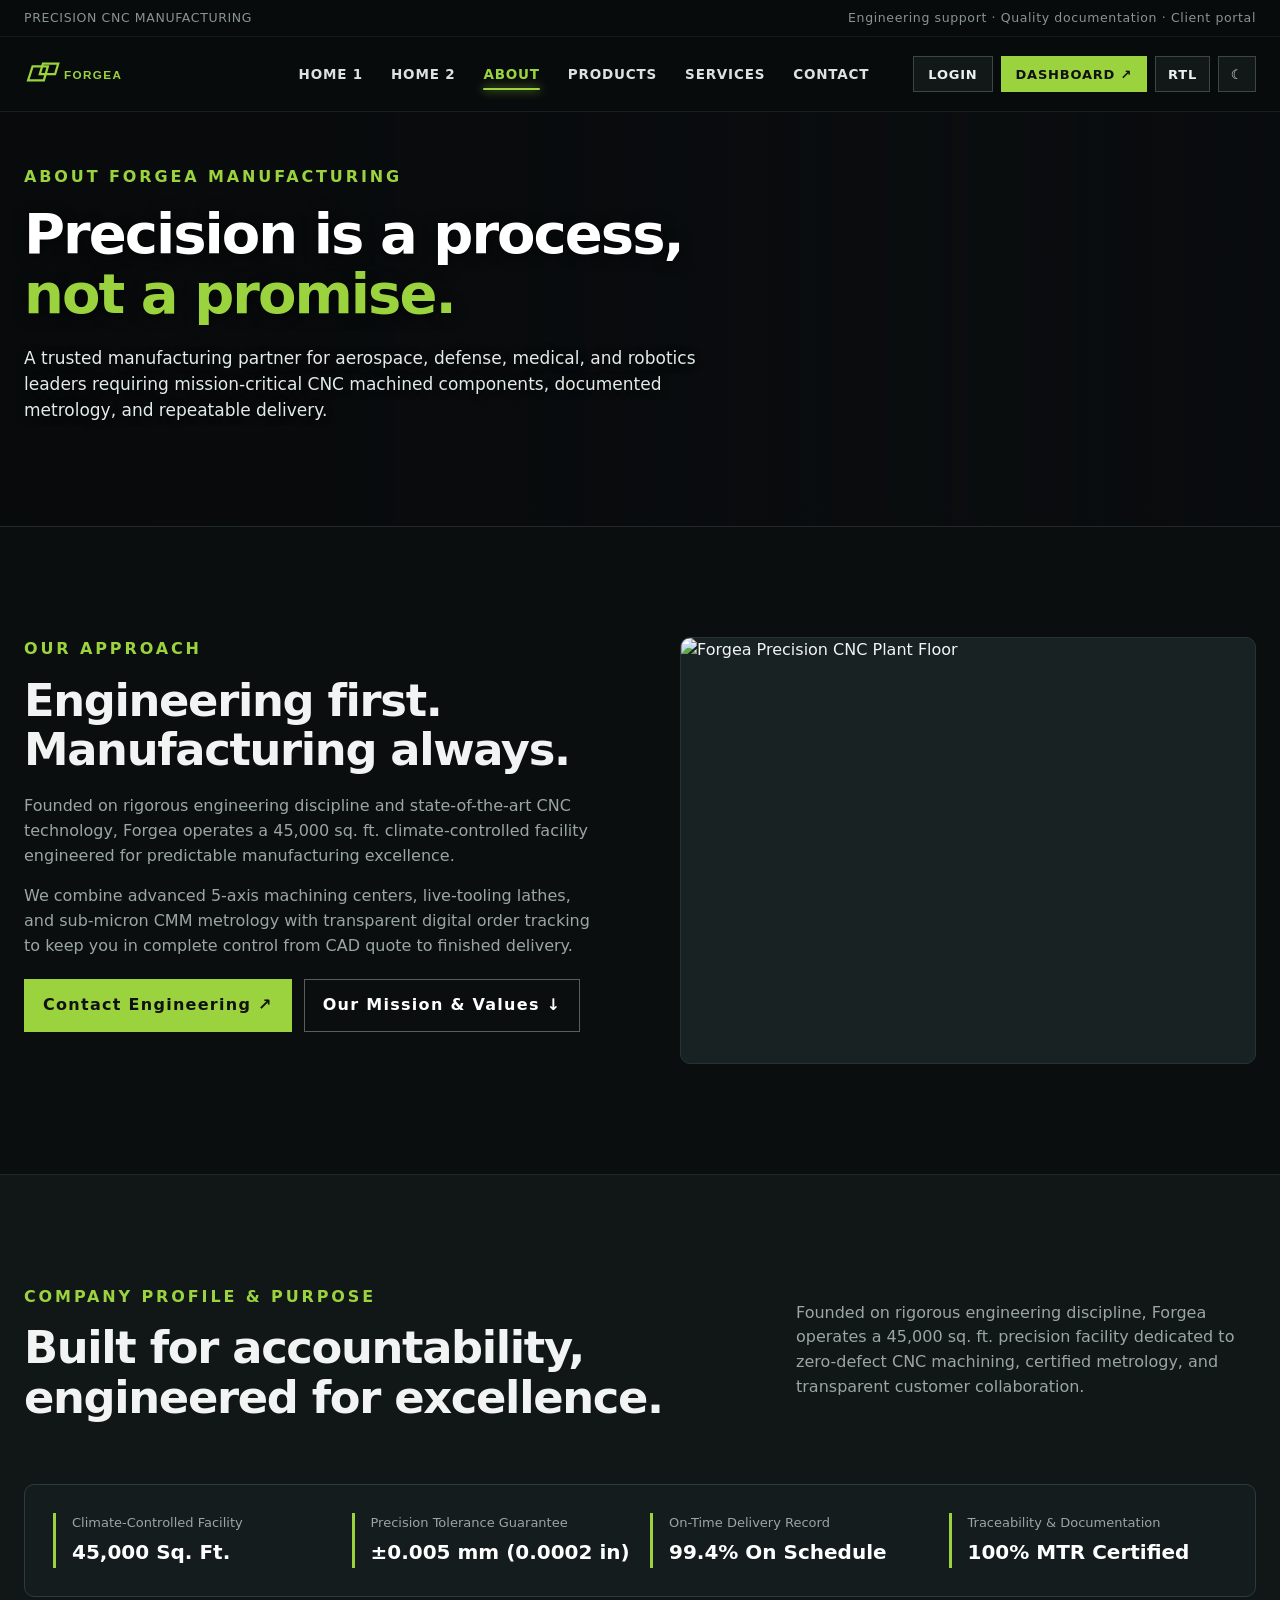
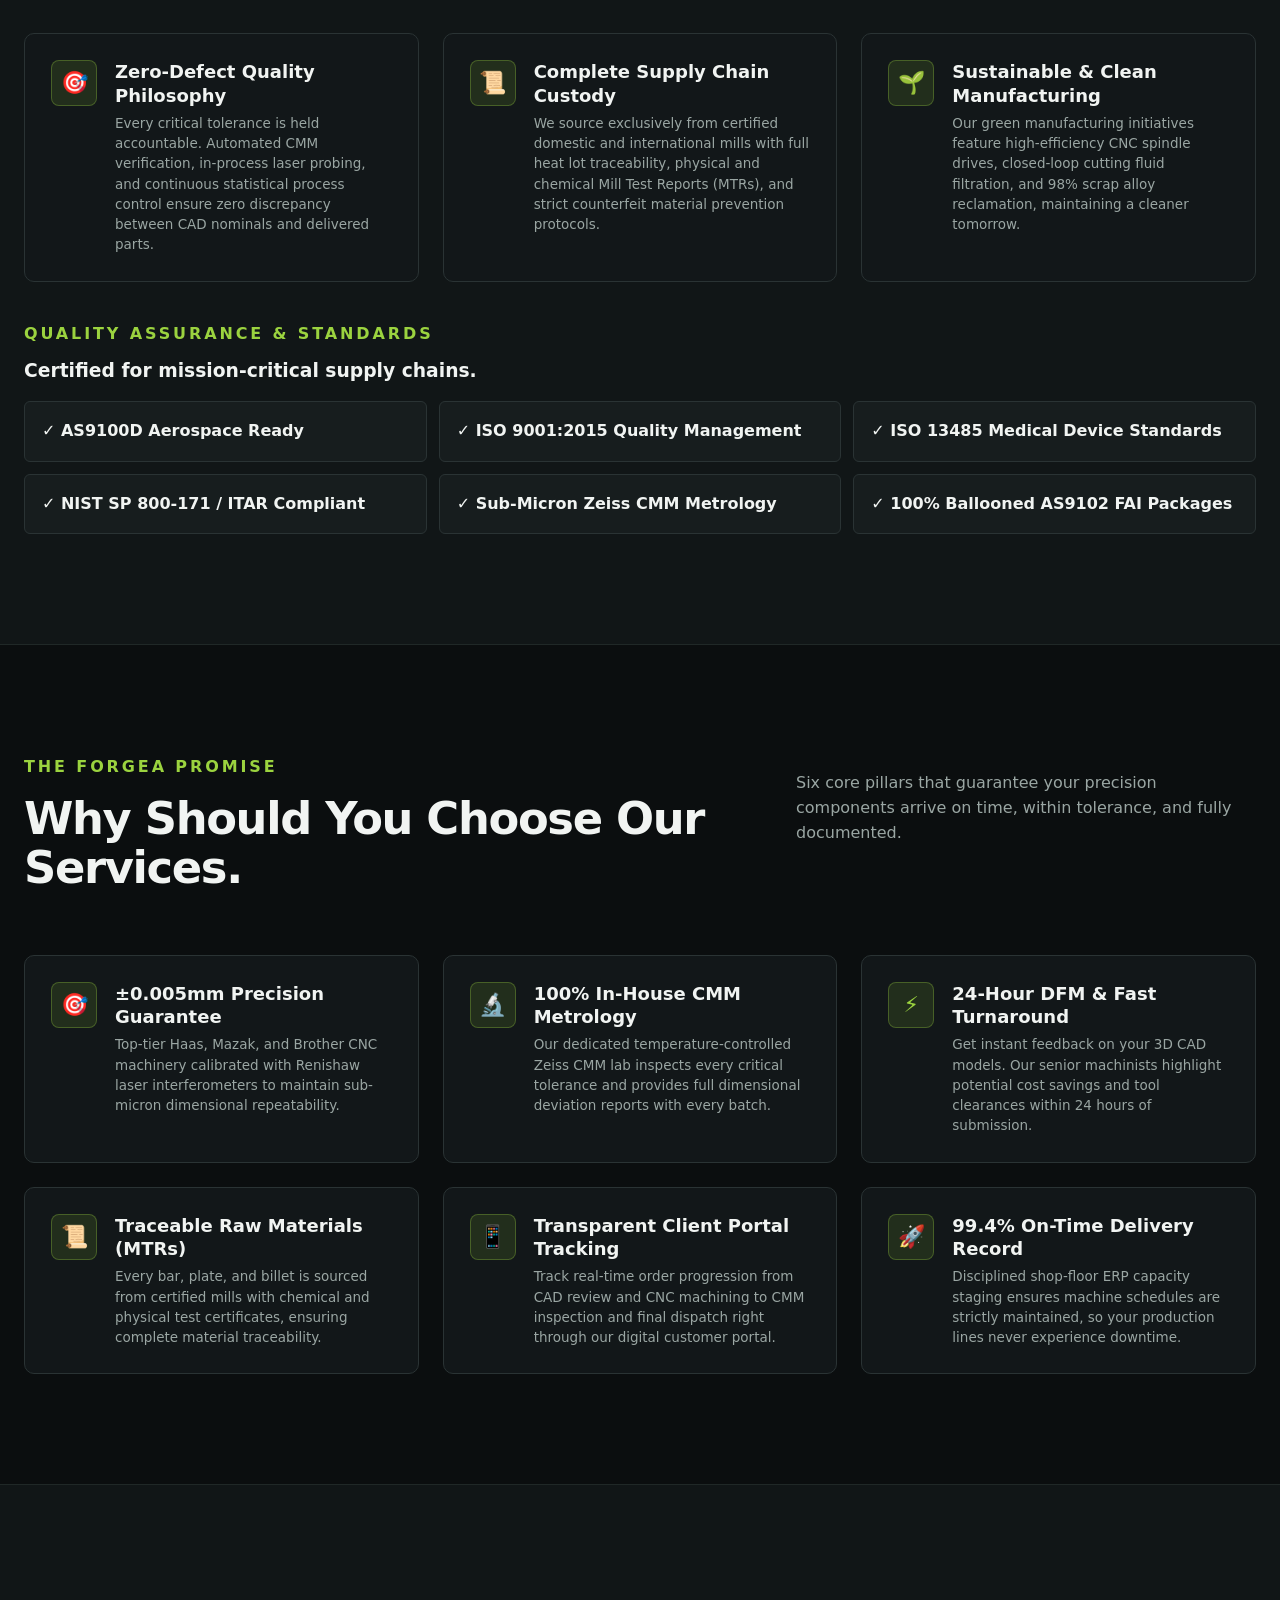
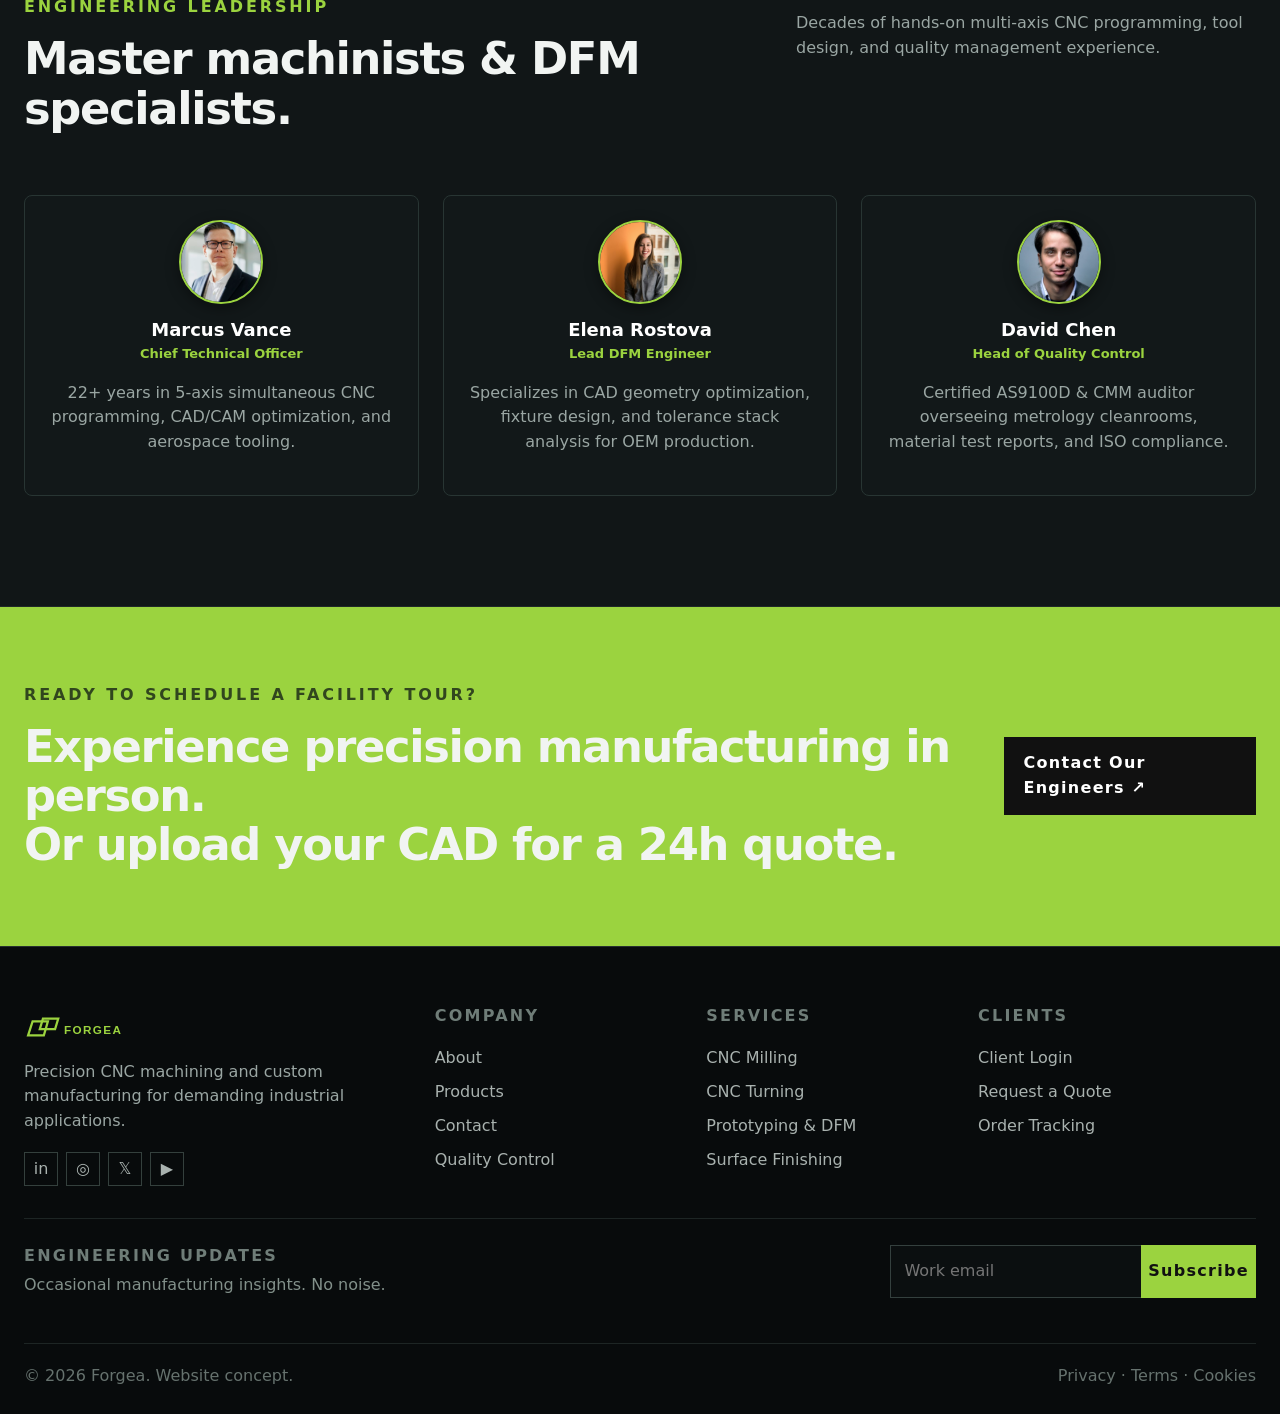
==== commit 3792bb99: "fixed" ====
--- a/about.html
+++ b/about.html
@@ -138,7 +138,7 @@
         <div class="section-head">
           <div>
             <div class="eyebrow">THE FORGEA PROMISE</div>
-            <h2>Why Choose Our CNC Manufacturing Services.</h2>
+            <h2>Why Should You Choose Our Services.</h2>
           </div>
           <p>Six core pillars that guarantee your precision components arrive on time, within tolerance, and fully
             documented.</p>
--- a/assets/style.css
+++ b/assets/style.css
@@ -2270,7 +2270,8 @@
 }
 
 body.light .eyebrow {
-  color: var(--green2) !important;
+  color: #166534 !important;
+  font-weight: 800 !important;
 }
 
 /* Capabilities Cards (.cap-card) in Bright Mode */
@@ -2298,7 +2299,8 @@
 }
 
 body.light .cap-card .link {
-  color: var(--green2) !important;
+  color: #166534 !important;
+  font-weight: 700 !important;
 }
 
 /* Dark Band Section (.dark-band) in Bright Mode */
@@ -3029,15 +3031,39 @@
   border: 1px solid #263330;
   border-radius: 8px;
   padding: 24px;
+  display: flex;
+  flex-direction: column;
+  height: 100%;
   transition: transform 0.2s, border-color 0.2s;
 }
 .equip-card:hover {
   transform: translateY(-3px);
   border-color: var(--green);
 }
-.equip-card h3 { margin: 10px 0 6px 0; font-size: 18px; color: #fff; }
-.equip-card p { font-size: 14px; margin-bottom: 16px; }
-.equip-tag { font-size: 12px; font-weight: 800; color: var(--green); text-transform: uppercase; letter-spacing: 0.1em; }
+.equip-card h3 {
+  margin: 10px 0 6px 0;
+  font-size: 18px;
+  line-height: 1.3;
+  color: #fff;
+  min-height: 28px;
+  display: flex;
+  align-items: flex-start;
+}
+.equip-card p {
+  font-size: 14px;
+  line-height: 1.55;
+  margin-bottom: 16px;
+  min-height: 64px;
+  flex-grow: 1;
+}
+.equip-tag {
+  font-size: 12px;
+  font-weight: 800;
+  color: var(--green);
+  text-transform: uppercase;
+  letter-spacing: 0.1em;
+  margin-top: auto;
+}
 
 body.light .equip-card {
   background: #ffffff !important;
@@ -3417,9 +3443,29 @@
   height: 100%;
 }
 
+.card-grid .cap-card h3 {
+  font-size: 20px;
+  line-height: 1.3;
+  margin: 0 0 8px 0;
+  min-height: 28px;
+  display: flex;
+  align-items: flex-start;
+}
+
+.card-grid .cap-card p {
+  font-size: 14px;
+  line-height: 1.55;
+  margin: 0 0 14px 0;
+  min-height: 68px;
+  flex-grow: 1;
+}
+
 .card-grid .cap-card .link {
   margin-top: auto;
   padding-top: 14px;
+  min-height: 24px;
+  display: inline-flex;
+  align-items: center;
 }
 
 .visual-box,
@@ -3581,8 +3627,14 @@
   --line: #cdd5d1;
   --text: #111716;
   --muted: #4e5a56;
+  --green: #166534;
+  --green2: #14532d;
   background-color: #f4f7f5 !important;
   color: #111716 !important;
+}
+
+body.light .brand i {
+  filter: brightness(0.48) saturate(1.4) !important;
 }
 
 body.light .header {
@@ -3602,7 +3654,20 @@
 
 body.light .navlinks > a:hover,
 body.light .dropbtn:hover {
-  color: #4a8000 !important;
+  color: #166534 !important;
+}
+
+body.light .navlinks > a.active,
+body.light .dropbtn.active,
+body.light .dropdown.active > .dropbtn {
+  color: #166534 !important;
+  font-weight: 800 !important;
+}
+
+body.light .navlinks > a.active::after,
+body.light .dropbtn.active::after,
+body.light .dropdown.active > .dropbtn::after {
+  background: #166534 !important;
 }
 
 body.light .dropmenu {
@@ -3616,18 +3681,26 @@
 }
 
 body.light .dropmenu a:hover {
-  background: #eef4f0 !important;
-  color: #3b6b00 !important;
+  background: #eaf5ed !important;
+  color: #166534 !important;
+}
+
+body.light .dropmenu a.active {
+  color: #166534 !important;
+  background: #eaf5ed !important;
+  border-left: 3px solid #166534 !important;
 }
 
 body.light .btn-primary {
-  background: #6a9e11 !important;
+  background: #1e7a30 !important;
   color: #ffffff !important;
-  border-color: #6a9e11 !important;
+  border-color: #1e7a30 !important;
+  font-weight: 700 !important;
 }
 
 body.light .btn-primary:hover {
-  background: #54800b !important;
+  background: #155d24 !important;
+  border-color: #155d24 !important;
   color: #ffffff !important;
 }
 
@@ -4246,9 +4319,74 @@
     color: var(--green2) !important;
   }
 
+  /* Mobile Drawer Active Link Highlight */
+  .navlinks > a.active,
+  .dropbtn.active {
+    background: rgba(155, 211, 63, 0.14) !important;
+    color: var(--green) !important;
+    font-weight: 800 !important;
+    border-left: 4px solid var(--green) !important;
+    border-bottom-color: transparent !important;
+    border-radius: 6px !important;
+    padding-left: 14px !important;
+  }
+
   .navlinks > a.active::after,
   .dropbtn.active::after {
-    display: none;
+    display: inline-block !important;
+    content: '' !important;
+    position: static !important;
+    width: 8px !important;
+    height: 8px !important;
+    border-radius: 50% !important;
+    background: var(--green) !important;
+    box-shadow: 0 0 10px rgba(155, 211, 63, 0.7) !important;
+    margin-left: auto !important;
+    flex-shrink: 0 !important;
+  }
+
+  body.light .navlinks > a.active,
+  body.light .dropbtn.active {
+    background: #eaf5ed !important;
+    color: #166534 !important;
+    font-weight: 800 !important;
+    border-left: 4px solid #166534 !important;
+    border-bottom-color: transparent !important;
+    border-radius: 6px !important;
+    padding-left: 14px !important;
+  }
+
+  body.light .navlinks > a.active::after,
+  body.light .dropbtn.active::after {
+    background: #166534 !important;
+    box-shadow: 0 0 6px rgba(22, 101, 52, 0.35) !important;
+  }
+
+  /* RTL Support for Mobile Drawer Active Link */
+  body.rtl .navlinks > a.active,
+  html[dir="rtl"] .navlinks > a.active,
+  body.rtl .dropbtn.active,
+  html[dir="rtl"] .dropbtn.active {
+    border-left: none !important;
+    border-right: 4px solid var(--green) !important;
+    padding-right: 14px !important;
+    padding-left: 16px !important;
+  }
+
+  body.rtl .navlinks > a.active::after,
+  html[dir="rtl"] .navlinks > a.active::after,
+  body.rtl .dropbtn.active::after,
+  html[dir="rtl"] .dropbtn.active::after {
+    margin-left: 0 !important;
+    margin-right: auto !important;
+  }
+
+  body.rtl.light .navlinks > a.active,
+  html[dir="rtl"] body.light .navlinks > a.active,
+  body.rtl.light .dropbtn.active,
+  html[dir="rtl"] body.light .dropbtn.active {
+    border-left: none !important;
+    border-right: 4px solid #166534 !important;
   }
 
   .dropdown {
@@ -4870,22 +5008,30 @@
   background: rgba(155, 211, 63, 0.1);
   padding: 4px 10px;
   border-radius: 4px;
-  margin-bottom: 10px;
+  margin-bottom: 12px;
   align-self: flex-start;
+  min-height: 24px;
+  box-sizing: border-box;
 }
 
 .machinery-card h3 {
   font-size: 20px;
+  line-height: 1.3;
   margin: 0 0 8px 0;
   color: var(--text);
   font-weight: 700;
+  min-height: 52px;
+  display: flex;
+  align-items: flex-start;
 }
 
 .machinery-card p {
   font-size: 14px;
   line-height: 1.55;
   color: var(--muted);
-  margin-bottom: 18px;
+  margin: 0 0 16px 0;
+  min-height: 76px;
+  flex-grow: 1;
 }
 
 .machinery-specs-list {
@@ -4895,6 +5041,7 @@
   gap: 10px;
   padding-top: 14px;
   border-top: 1px solid rgba(255, 255, 255, 0.08);
+  min-height: 74px;
 }
 
 .machinery-spec-item {
@@ -4930,23 +5077,42 @@
   padding: 26px;
   display: flex;
   flex-direction: column;
+  height: 100%;
 }
 
 .solution-pillar-card h3 {
   font-size: 20px;
-  margin: 0 0 10px 0;
+  line-height: 1.35;
+  margin: 0 0 12px 0;
   color: var(--text);
   font-weight: 700;
   display: flex;
-  align-items: center;
+  align-items: flex-start;
   gap: 10px;
+  min-height: 56px;
+}
+
+.solution-pillar-card h3 span {
+  flex-shrink: 0;
+  line-height: 1.35;
+}
+
+.solution-pillar-card p {
+  font-size: 14px;
+  line-height: 1.55;
+  color: var(--muted);
+  margin: 0 0 16px 0;
+  min-height: 110px;
+  flex-grow: 1;
 }
 
 .software-pills {
   display: flex;
   flex-wrap: wrap;
   gap: 8px;
-  margin: 16px 0 0 0;
+  margin: auto 0 0 0;
+  align-content: flex-start;
+  min-height: 72px;
 }
 
 .software-pill {
@@ -4974,6 +5140,7 @@
   transition: transform 0.25s ease, border-color 0.25s ease;
   display: flex;
   flex-direction: column;
+  height: 100%;
 }
 
 .industry-feature-card:hover {
@@ -4987,10 +5154,11 @@
   object-fit: cover;
   border-bottom: 1px solid var(--line);
   background: #182223;
+  flex-shrink: 0;
 }
 
 .ind-card-body {
-  padding: 18px;
+  padding: 20px;
   flex: 1;
   display: flex;
   flex-direction: column;
@@ -4998,16 +5166,22 @@
 
 .ind-card-body h3 {
   font-size: 18px;
-  margin: 0 0 6px 0;
+  line-height: 1.3;
+  margin: 0 0 8px 0;
   color: var(--text);
   font-weight: 700;
+  min-height: 48px;
+  display: flex;
+  align-items: flex-start;
 }
 
 .ind-card-body p {
   font-size: 13.5px;
-  line-height: 1.5;
-  margin-bottom: 12px;
+  line-height: 1.55;
+  margin: 0 0 14px 0;
   color: var(--muted);
+  min-height: 84px;
+  flex-grow: 1;
 }
 
 .ind-tag {
@@ -5015,6 +5189,9 @@
   font-size: 12px;
   font-weight: 600;
   color: var(--green);
+  min-height: 20px;
+  display: flex;
+  align-items: center;
 }
 
 /* --- 3. Quality Control & Inspection Suite --- */
@@ -5032,6 +5209,7 @@
   overflow: hidden;
   display: flex;
   flex-direction: column;
+  height: 100%;
   transition: transform 0.25s ease, border-color 0.25s ease;
 }
 
@@ -5046,6 +5224,7 @@
   object-fit: cover;
   border-bottom: 1px solid var(--line);
   background: #182223;
+  flex-shrink: 0;
 }
 
 .qc-card-body {
@@ -5057,16 +5236,22 @@
 
 .qc-card h3 {
   font-size: 19px;
+  line-height: 1.3;
   margin: 0 0 8px 0;
   color: var(--text);
   font-weight: 700;
+  min-height: 48px;
+  display: flex;
+  align-items: flex-start;
 }
 
 .qc-card p {
   font-size: 14px;
   line-height: 1.55;
   color: var(--muted);
-  margin-bottom: 14px;
+  margin: 0 0 14px 0;
+  min-height: 92px;
+  flex-grow: 1;
 }
 
 .qc-card-specs {
@@ -5074,6 +5259,8 @@
   display: flex;
   flex-wrap: wrap;
   gap: 8px;
+  min-height: 60px;
+  align-content: flex-start;
 }
 
 .qc-badge {
@@ -5101,6 +5288,7 @@
   overflow: hidden;
   display: flex;
   flex-direction: column;
+  height: 100%;
   transition: transform 0.25s ease, border-color 0.25s ease;
 }
 
@@ -5115,6 +5303,7 @@
   position: relative;
   overflow: hidden;
   background: #182223;
+  flex-shrink: 0;
 }
 
 .finishing-img-box img {
@@ -5137,16 +5326,22 @@
 
 .finishing-body h3 {
   font-size: 18px;
-  margin: 0 0 6px 0;
+  line-height: 1.3;
+  margin: 0 0 8px 0;
   color: var(--text);
   font-weight: 700;
+  min-height: 48px;
+  display: flex;
+  align-items: flex-start;
 }
 
 .finishing-body p {
   font-size: 13.5px;
-  line-height: 1.5;
+  line-height: 1.55;
   color: var(--muted);
-  margin-bottom: 14px;
+  margin: 0 0 14px 0;
+  min-height: 84px;
+  flex-grow: 1;
 }
 
 .finishing-meta {
@@ -5157,6 +5352,7 @@
   padding-top: 10px;
   border-top: 1px solid rgba(255, 255, 255, 0.08);
   font-size: 12px;
+  min-height: 32px;
 }
 
 .finishing-meta strong {
@@ -5182,6 +5378,7 @@
   overflow: hidden;
   display: flex;
   flex-direction: column;
+  height: 100%;
   transition: transform 0.25s ease, border-color 0.25s ease, box-shadow 0.25s ease;
 }
 
@@ -5198,6 +5395,7 @@
   position: relative;
   background: #182223;
   border-bottom: 1px solid var(--line);
+  flex-shrink: 0;
 }
 
 .comp-gallery-img-box img {
@@ -5240,16 +5438,22 @@
 
 .comp-card-body h3 {
   font-size: 19px;
-  margin: 0 0 6px 0;
+  line-height: 1.3;
+  margin: 0 0 8px 0;
   color: var(--text);
   font-weight: 700;
+  min-height: 48px;
+  display: flex;
+  align-items: flex-start;
 }
 
 .comp-card-body p {
   font-size: 13.5px;
-  line-height: 1.5;
+  line-height: 1.55;
   color: var(--muted);
-  margin-bottom: 16px;
+  margin: 0 0 14px 0;
+  min-height: 64px;
+  flex-grow: 1;
 }
 
 .comp-meta-strip {
@@ -5260,6 +5464,7 @@
   padding-top: 12px;
   border-top: 1px solid rgba(255, 255, 255, 0.08);
   font-size: 12px;
+  min-height: 52px;
 }
 
 .comp-meta-row {
@@ -5297,6 +5502,7 @@
   padding: 26px;
   display: flex;
   flex-direction: column;
+  height: 100%;
   transition: transform 0.25s ease, border-color 0.25s ease;
 }
 
@@ -5317,20 +5523,27 @@
   justify-content: center;
   font-size: 20px;
   margin-bottom: 16px;
+  flex-shrink: 0;
 }
 
 .custom-sol-card h3 {
   font-size: 19px;
+  line-height: 1.3;
   margin: 0 0 8px 0;
   color: var(--text);
   font-weight: 700;
+  min-height: 48px;
+  display: flex;
+  align-items: flex-start;
 }
 
 .custom-sol-card p {
   font-size: 14px;
   line-height: 1.55;
   color: var(--muted);
-  margin-bottom: 14px;
+  margin: 0 0 14px 0;
+  min-height: 84px;
+  flex-grow: 1;
 }
 
 .custom-bullet-list {
@@ -5340,6 +5553,7 @@
   gap: 6px;
   font-size: 13px;
   color: var(--text);
+  min-height: 60px;
 }
 
 .custom-bullet-list span {
@@ -5370,6 +5584,7 @@
   display: flex;
   gap: 18px;
   align-items: flex-start;
+  height: 100%;
   transition: transform 0.25s ease, border-color 0.25s ease;
 }
 
@@ -5392,11 +5607,19 @@
   font-size: 22px;
 }
 
+.why-card-content {
+  display: flex;
+  flex-direction: column;
+  flex: 1;
+}
+
 .why-card-content h3 {
   font-size: 18px;
+  line-height: 1.3;
   margin: 0 0 6px 0;
   color: var(--text);
   font-weight: 700;
+  min-height: 26px;
 }
 
 .why-card-content p {
@@ -5404,6 +5627,8 @@
   line-height: 1.5;
   color: var(--muted);
   margin: 0;
+  min-height: 64px;
+  flex-grow: 1;
 }
 
 /* --- 8. Unified Services Page Elements --- */
@@ -5525,9 +5750,15 @@
 }
 
 body.light .comp-card-badge {
-  background: rgba(255, 255, 255, 0.94) !important;
-  color: #55791a !important;
-  border-color: #9bd33f !important;
+  background: #ffffff !important;
+  color: #166534 !important;
+  border: 1px solid #a8d5b5 !important;
+  font-weight: 800 !important;
+}
+
+body.light .comp-tolerance-pill {
+  color: #166534 !important;
+  font-weight: 700 !important;
 }
 
 body.light .service-nav-bar {
@@ -5543,13 +5774,154 @@
 
 body.light .service-nav-btn:hover,
 body.light .service-nav-btn.active {
-  background: #eaf3ed !important;
-  border-color: var(--green2) !important;
-  color: var(--green2) !important;
+  background: #eaf5ed !important;
+  border-color: #166534 !important;
+  color: #166534 !important;
 }
 
 body.light .machinery-specs-list,
 body.light .finishing-meta,
 body.light .comp-meta-strip {
   border-top-color: #e2ece7 !important;
+}
+
+/* ==========================================================================
+   HIGH-CONTRAST GREEN TEXT & BADGE CONTRAST OVERRIDES FOR LIGHT MODE
+   WCAG AAA Compliant Contrast on White (#ffffff), Panels & Bands (#e5eae6)
+   ========================================================================== */
+
+/* Eyebrows across all light mode sections (Hero eyebrow stays bright on dark overlay) */
+body.light .eyebrow,
+body.light .section-head .eyebrow,
+body.light .material-section .eyebrow,
+body.light .light-grid .eyebrow {
+  color: #166534 !important;
+  font-weight: 800 !important;
+  letter-spacing: 0.18em;
+}
+
+body.light .hero .eyebrow,
+body.light .page-hero .eyebrow,
+body.light .hero h1 span,
+body.light .page-hero h1 span {
+  color: #9bd33f !important;
+}
+
+/* Industry Feature Card Tags (e.g. AS9102, Ra 0.2, Runout, Inconel specs) */
+body.light .ind-tag {
+  color: #166534 !important;
+  font-weight: 700 !important;
+  letter-spacing: 0.02em;
+}
+
+/* Equipment Fleet & Machinery Badges */
+body.light .machinery-badge {
+  color: #166534 !important;
+  background: #eaf5ed !important;
+  border: 1px solid #a8d5b5 !important;
+  font-weight: 800 !important;
+}
+
+/* Quality Control & Inspection Badges */
+body.light .qc-badge {
+  color: #166534 !important;
+  background: #eaf5ed !important;
+  border: 1px solid #a8d5b5 !important;
+  font-weight: 700 !important;
+}
+
+/* Tolerance Matrix Table Badges */
+body.light .tag-badge {
+  color: #166534 !important;
+  background: #eaf5ed !important;
+  border: 1px solid #a8d5b5 !important;
+  font-weight: 700 !important;
+}
+
+/* Surface Finishing Specification Highlights */
+body.light .finishing-meta strong {
+  color: #166534 !important;
+  font-weight: 700 !important;
+}
+
+/* Card Links and Action Links */
+body.light .link,
+body.light .cap-card .link,
+body.light .card-grid .cap-card .link {
+  color: #166534 !important;
+  font-weight: 700 !important;
+}
+
+body.light .link:hover,
+body.light .cap-card:hover .link {
+  color: #14532d !important;
+}
+
+/* Custom Machining Solutions Icons & Bullets */
+body.light .custom-sol-icon,
+body.light .why-icon-wrap {
+  color: #166534 !important;
+  background: #eaf5ed !important;
+  border: 1px solid #a8d5b5 !important;
+}
+
+body.light .custom-bullet-list span::before {
+  color: #166534 !important;
+  font-weight: bold;
+}
+
+/* Equipment, Team, FAQ, Telemetry, and Matrix Components */
+body.light .equip-tag,
+body.light .team-role,
+body.light .faq-item.open .faq-question,
+body.light .telemetry-line time,
+body.light .perk-box span,
+body.light .comp-table th,
+body.light .mini-steps .active,
+body.light .progress-labels .active,
+body.light .status {
+  color: #166534 !important;
+}
+
+/* Toggles & Interactive Elements */
+body.light .rtl-toggle:hover,
+body.light .rtl-toggle.active,
+body.light .theme-toggle:hover {
+  border-color: #166534 !important;
+  color: #166534 !important;
+  background: #eaf5ed !important;
+}
+
+body.light .dash-tab.active {
+  background: #166534 !important;
+  color: #ffffff !important;
+}
+
+/* Responsive card alignment adaptation */
+@media (max-width: 768px) {
+  .solution-pillar-card h3,
+  .solution-pillar-card p,
+  .software-pills,
+  .ind-card-body h3,
+  .ind-card-body p,
+  .machinery-card h3,
+  .machinery-card p,
+  .machinery-specs-list,
+  .qc-card h3,
+  .qc-card p,
+  .qc-card-specs,
+  .finishing-body h3,
+  .finishing-body p,
+  .card-grid .cap-card h3,
+  .card-grid .cap-card p,
+  .comp-card-body h3,
+  .comp-card-body p,
+  .custom-sol-card h3,
+  .custom-sol-card p,
+  .why-card-content h3,
+  .why-card-content p,
+  .equip-card h3,
+  .equip-card p {
+    min-height: auto;
+  }
 }
